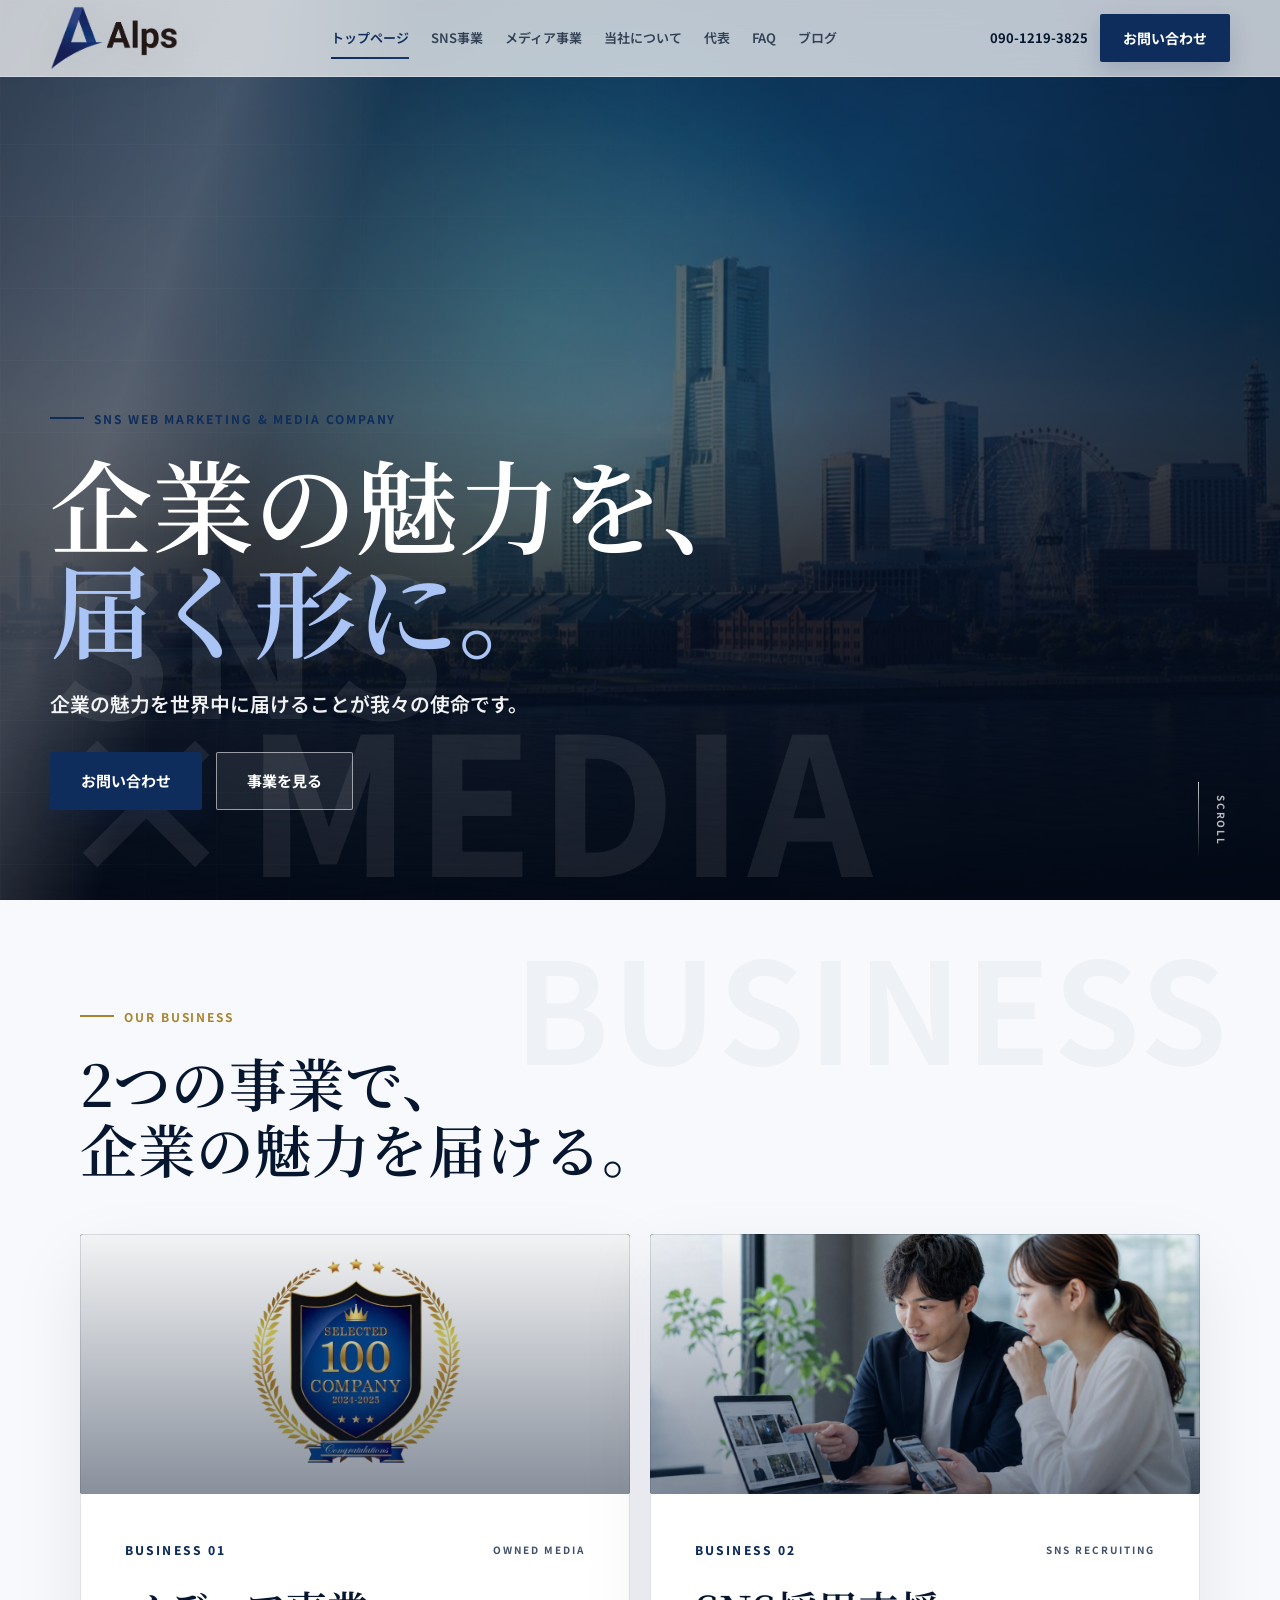
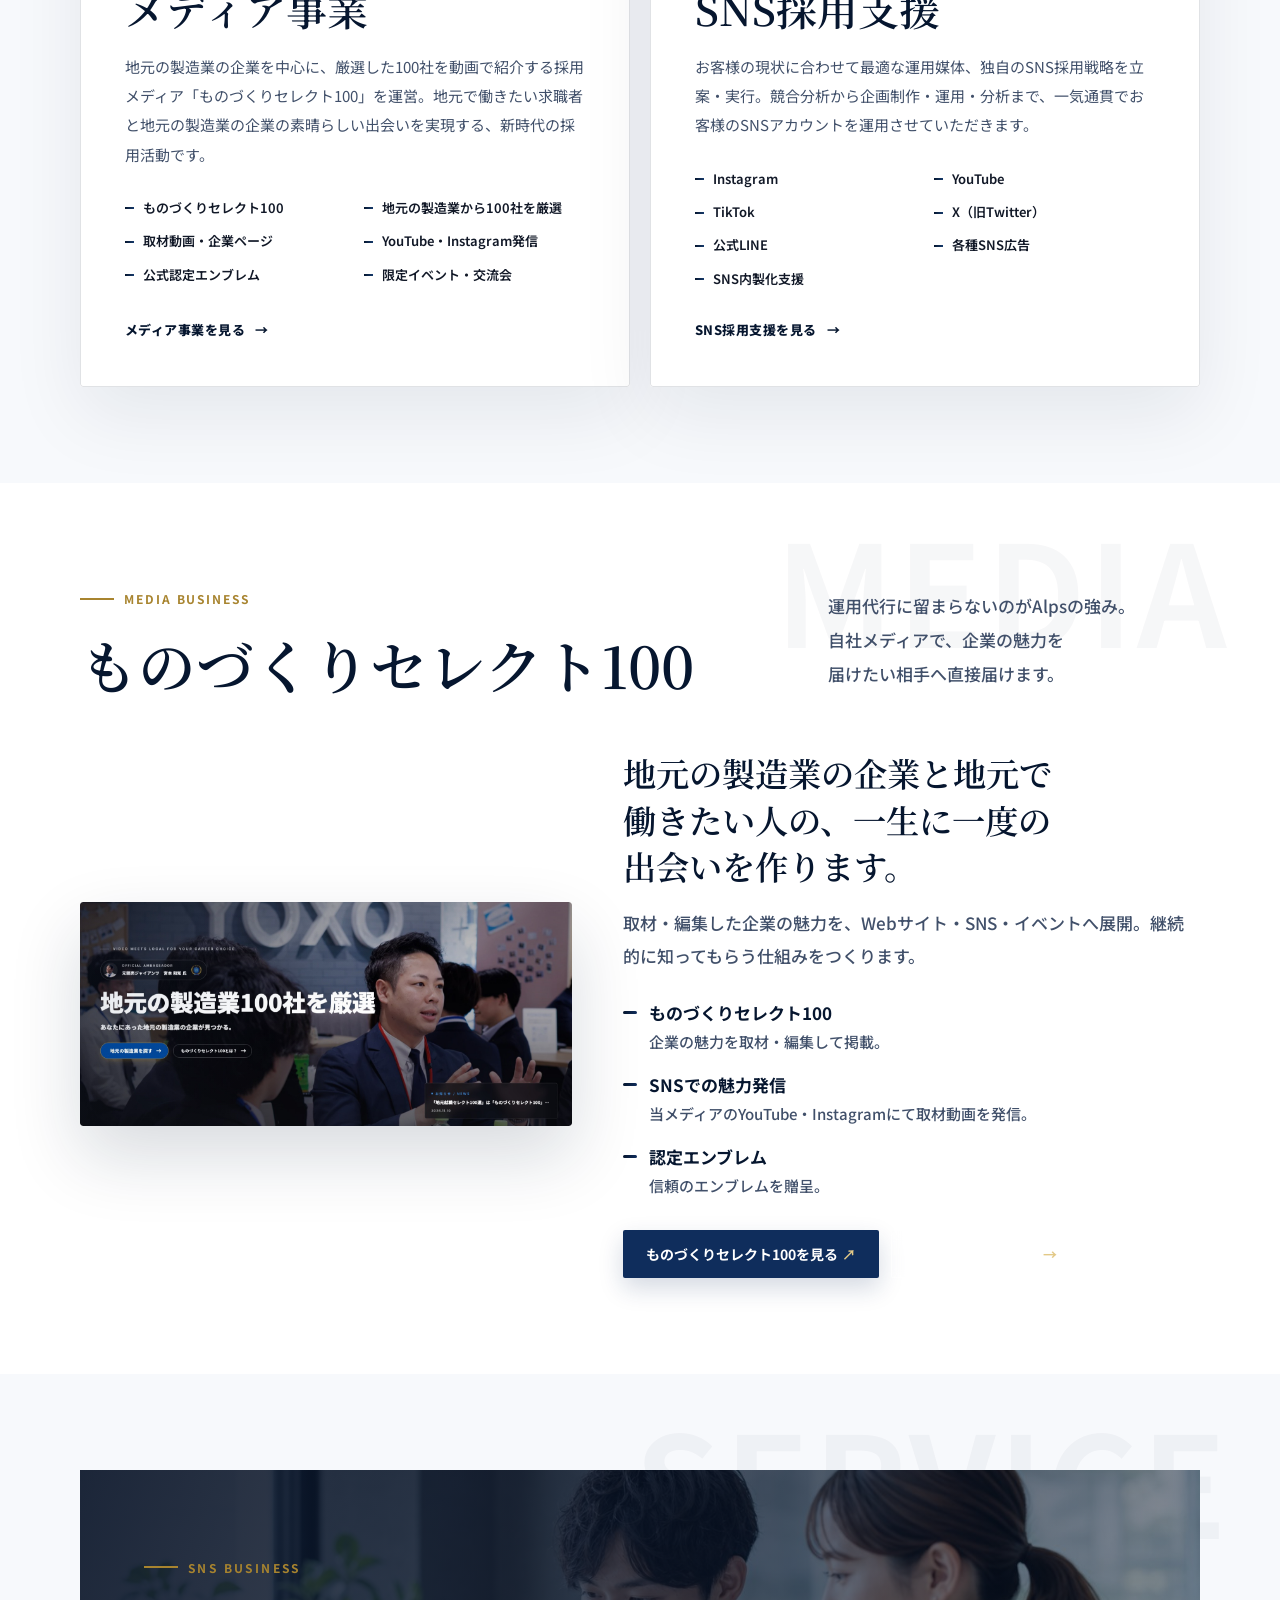
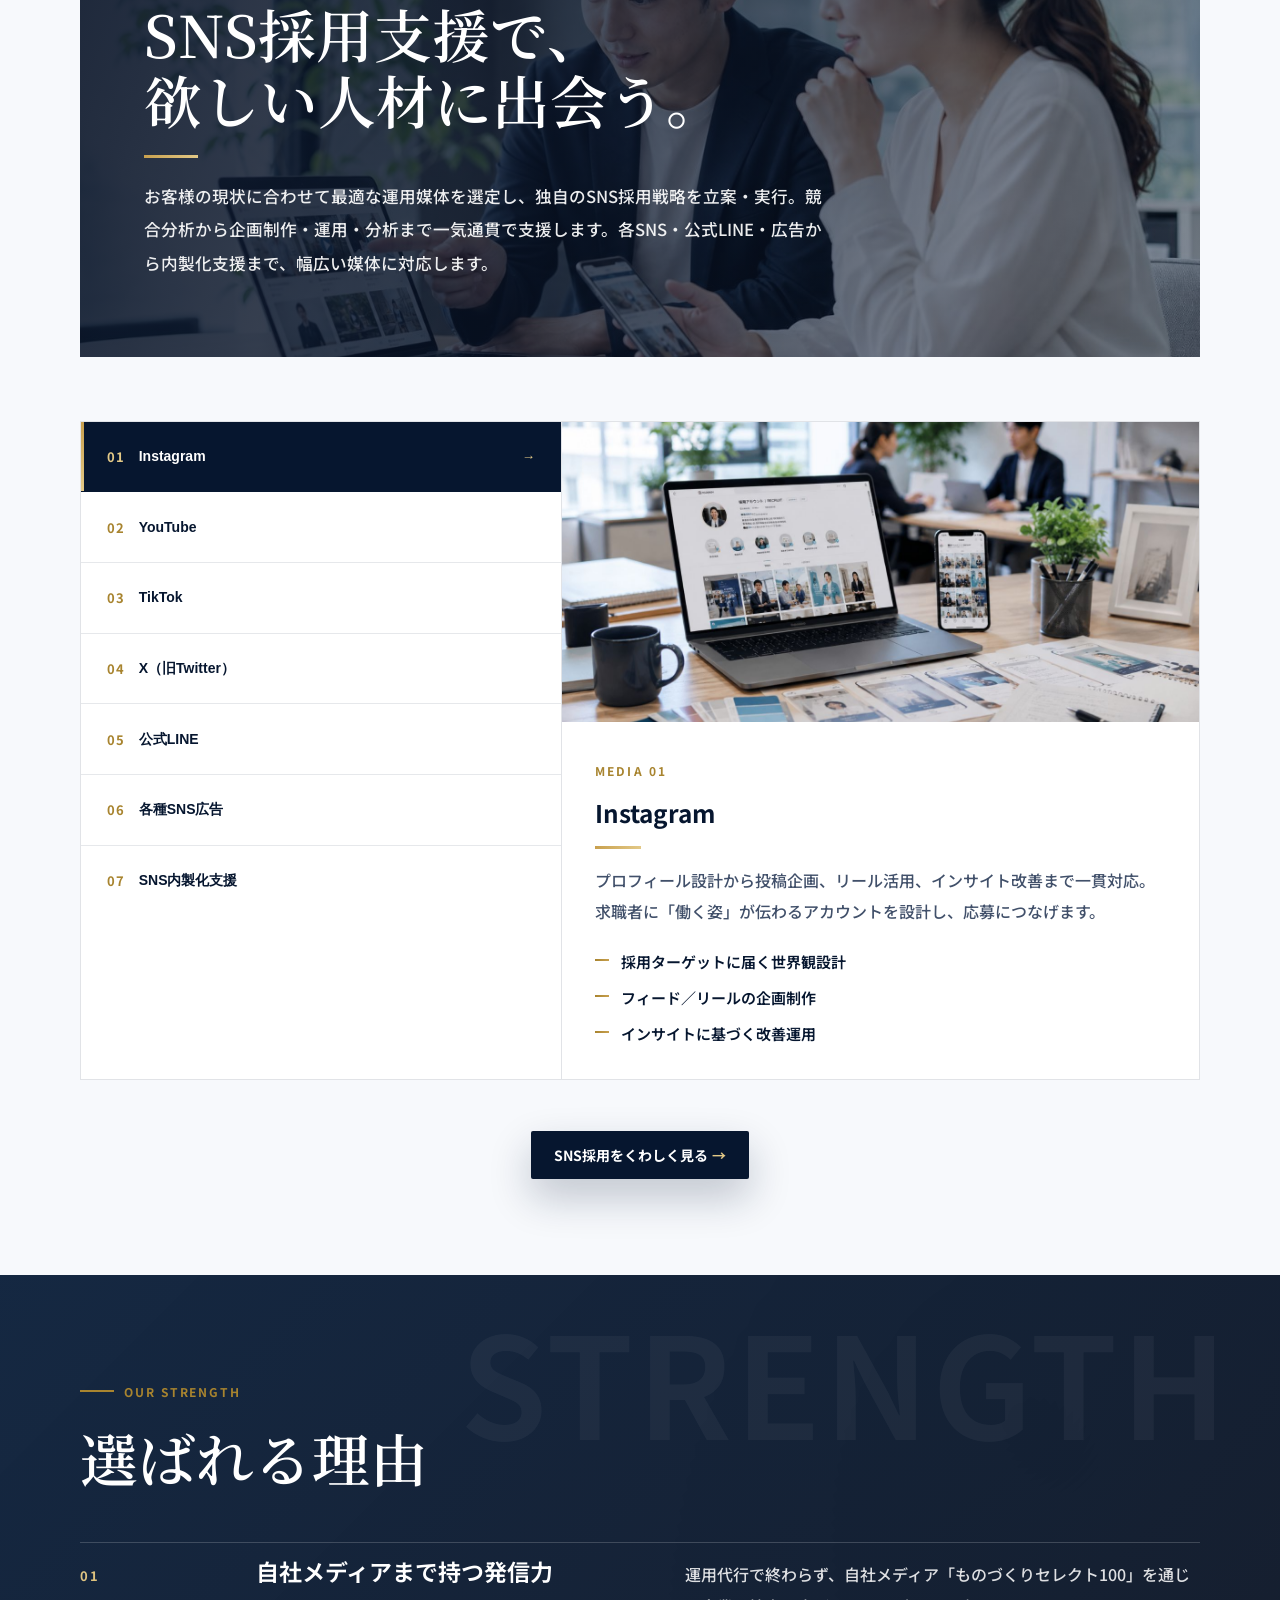
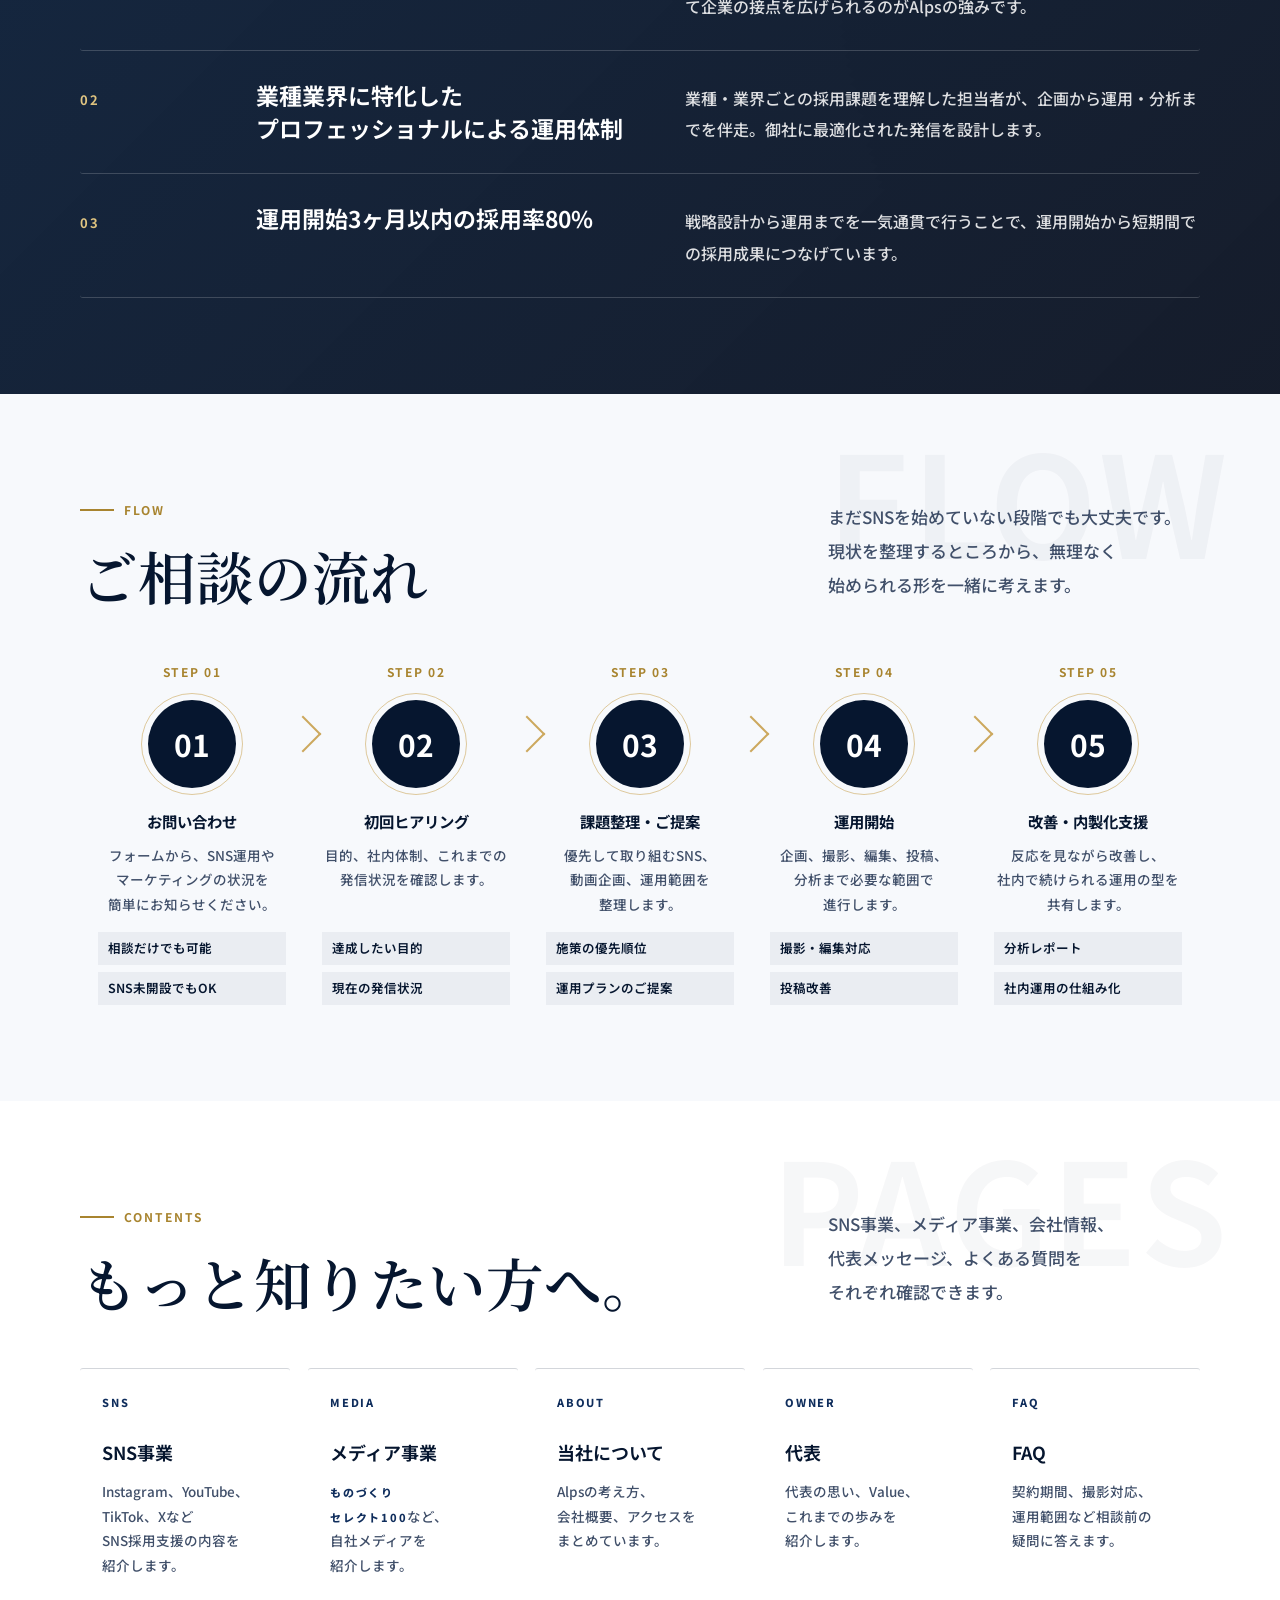
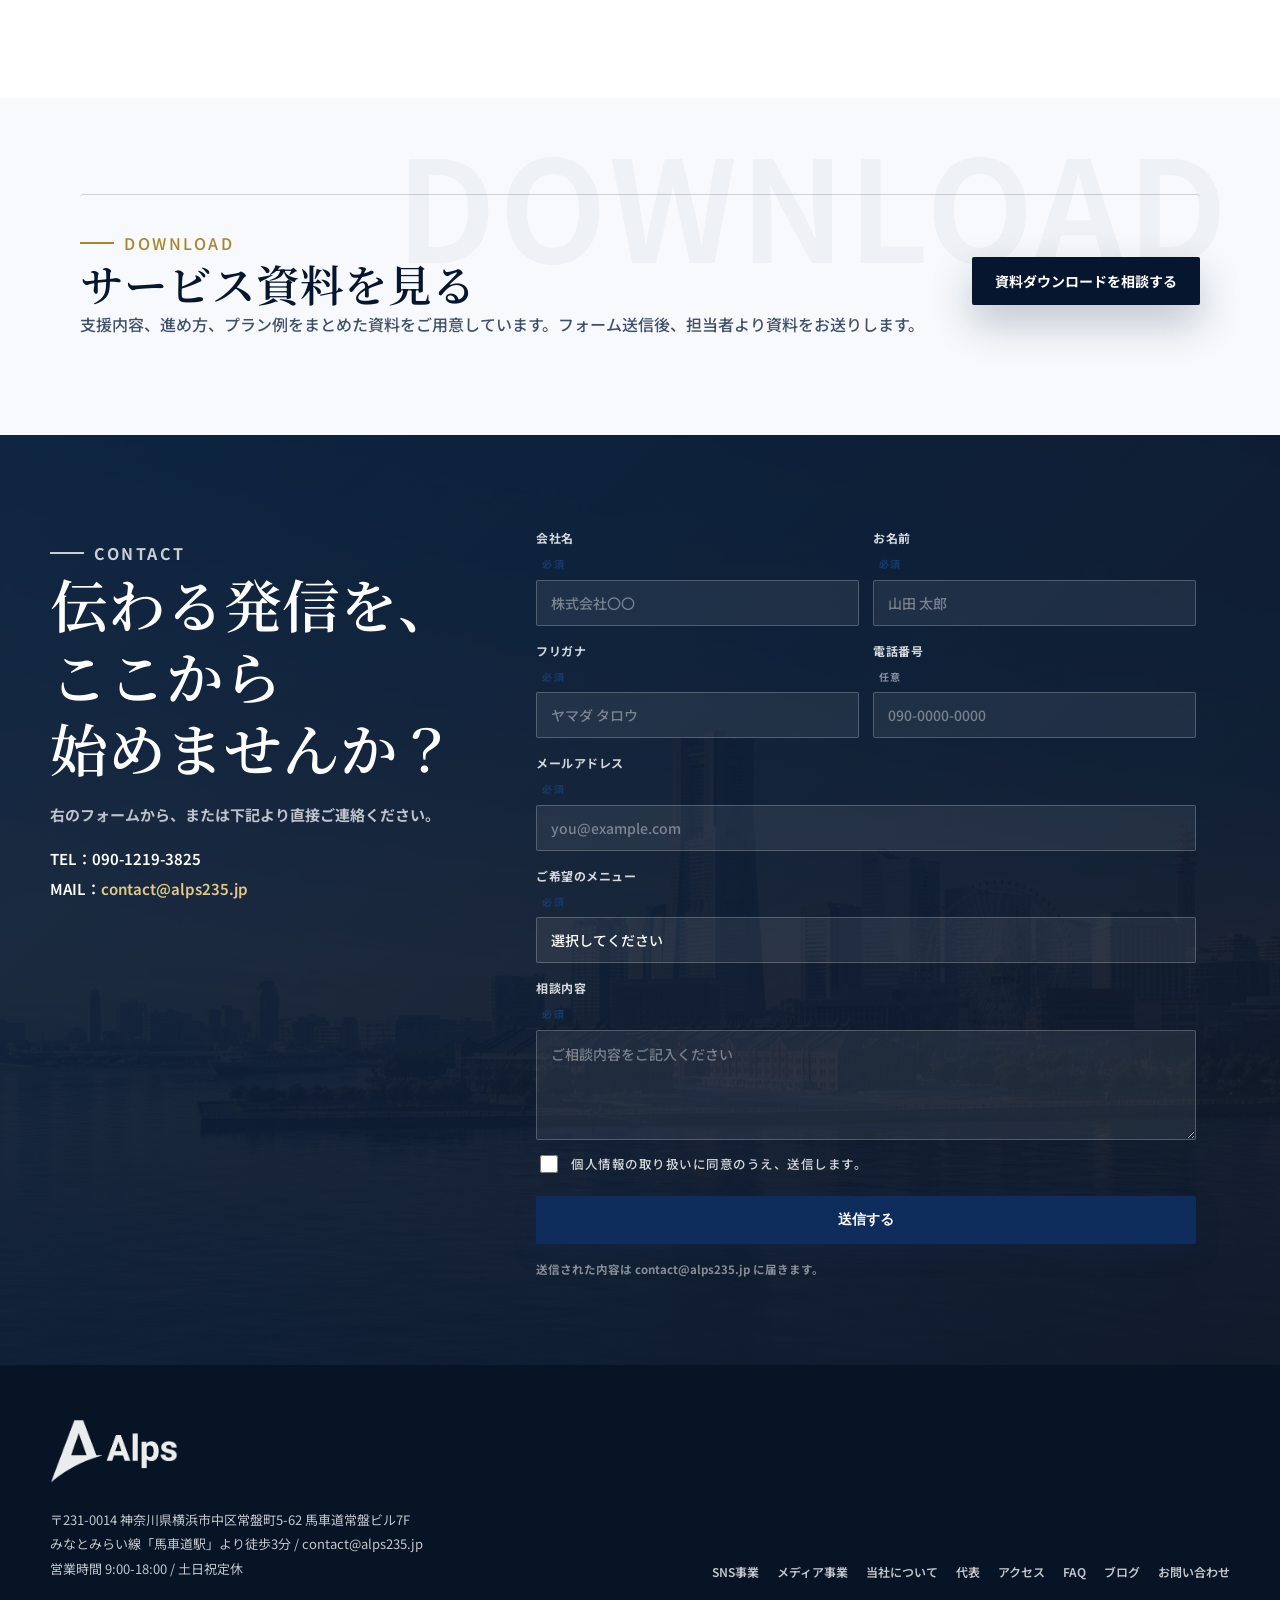
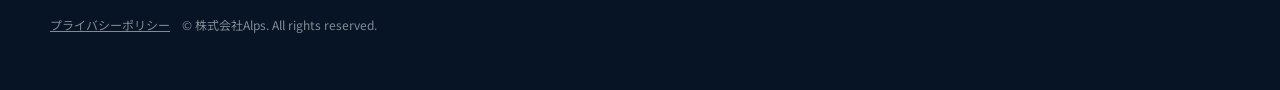
==== after/index.html @ e3c223c8 "HP preview (before/after)" ====
<!doctype html>
<html lang="ja">
<head>
<meta name="robots" content="noindex,nofollow">
  <meta charset="utf-8">
  <meta name="viewport" content="width=device-width, initial-scale=1">
  <title>株式会社Alps｜SNSウェブマーケティング × メディア事業</title>
  <meta name="description" content="株式会社Alpsは、ショート動画・Instagram・TikTok・X運用・SNSタレントキャスティングなどのSNSウェブマーケティング支援と、自社メディア事業で、企業の価値を届ける会社です。横浜拠点。">
  <link rel="preconnect" href="https://fonts.googleapis.com">
  <link rel="preconnect" href="https://fonts.gstatic.com" crossorigin>
  <link href="https://fonts.googleapis.com/css2?family=Noto+Sans+JP:wght@400;500;600;700;900&family=Noto+Serif+JP:wght@500;600;700;900&display=swap" rel="stylesheet">
  <link rel="stylesheet" href="alps.css">
  <script>document.documentElement.classList.add('js');</script>

<link rel="canonical" href="index.html">
<meta property="og:type" content="website">
<meta property="og:site_name" content="株式会社Alps">
<meta property="og:title" content="株式会社Alps｜SNSウェブマーケティング × メディア事業">
<meta property="og:description" content="株式会社Alpsは、ショート動画・Instagram・TikTok・X運用・SNSタレントキャスティングなどのSNSウェブマーケティング支援と、自社メディア事業で、企業の価値を届ける会社です。横浜拠点。">
<meta property="og:url" content="https://alpssns.com/">
<meta property="og:image" content="assets/hero-minatomirai.jpg">
<meta name="twitter:card" content="summary_large_image">
<link rel="icon" href="https://alpssns.com/wp-content/uploads/2025/09/cropped-2b76fde2a64d796f07b5e4de11cb1e52-32x32.jpg" sizes="32x32" />
<link rel="icon" href="https://alpssns.com/wp-content/uploads/2025/09/cropped-2b76fde2a64d796f07b5e4de11cb1e52-192x192.jpg" sizes="192x192" />
<link rel="apple-touch-icon" href="https://alpssns.com/wp-content/uploads/2025/09/cropped-2b76fde2a64d796f07b5e4de11cb1e52-180x180.jpg" />
</head>
<body>

  <header class="site-header">
    <div class="header-inner">
      <a class="brand brand-logo-link" href="index.html" aria-label="株式会社Alps ホーム">
        <img class="brand-logo" src="assets/alps-logo-full.png" alt="株式会社Alps">
      </a>
      <nav class="nav" aria-label="主要メニュー">
        <a href="index.html">トップページ</a>
        <a href="work.html">SNS事業</a>
        <a href="special.html">メディア事業</a>
        <a href="about.html">当社について</a>
        <a href="owner.html">代表</a>
        <a href="faq.html">FAQ</a>
        <a href="https://alpssns.com/blog/">ブログ</a>
      </nav>
      <div class="header-actions">
        <a class="tel" href="tel:09012193825">090-1219-3825</a>
        <a class="btn btn-primary" href="index.html#contact">お問い合わせ</a>
      </div>
      <button class="nav-toggle" type="button" aria-label="メニューを開く" aria-expanded="false" aria-controls="mobileNav">
        <span></span><span></span><span></span>
      </button>
    </div>
    <nav class="mobile-nav" id="mobileNav" aria-label="モバイルメニュー">
      <a href="index.html">トップページ</a>
      <a href="work.html">SNS事業</a>
      <a href="special.html">メディア事業</a>
      <a href="about.html">当社について</a>
      <a href="owner.html">代表</a>
      <a href="faq.html">FAQ</a>
        <a href="https://alpssns.com/blog/">ブログ</a>
      <a class="mobile-nav__cta" href="index.html#contact">お問い合わせ</a>
      <a class="mobile-nav__tel" href="tel:09012193825">090-1219-3825</a>
    </nav>
  </header>

  <main id="top">
    <section class="hero" data-screen-label="hero">
      <div class="hero-visual" aria-hidden="true"></div>
      <div class="hero-impact" aria-hidden="true">SNS<br>×MEDIA</div>
      <div class="hero-inner">
        <div class="hero-copy reveal">
          <p class="eyebrow">SNS Web Marketing &amp; Media Company</p>
          <h1>
            <span class="headline-line"><span>企業の魅力を、</span></span>
            <span class="headline-line accent"><span>届く形に。</span></span>
          </h1>
          <p class="hero-lead">企業の魅力を世界中に届けることが<span class="nw">我々の使命です。</span></p>
          <div class="hero-actions">
            <a class="btn btn-primary" href="#contact">お問い合わせ</a>
            <a class="btn btn-ghost" href="#service">事業を見る</a>
          </div>
        </div>
      </div>
      <span class="hero-scroll" aria-hidden="true">Scroll</span>
    </section>

    <section class="section section-soft" data-kicker="BUSINESS" data-screen-label="2つの事業">
      <div class="container">
        <div class="section-head reveal">
          <div>
            <p class="eyebrow">Our Business</p>
            <h2 class="section-title">2つの事業で、<br>企業の魅力を届ける。</h2>
          </div>
        </div>
        <div class="business-grid reveal">
          <a class="business-card" href="special.html">
            <div class="business-thumb"><img src="assets/select100-emblem.jpg" alt="ものづくりセレクト100 認定エンブレム" style="object-fit:contain;background:#fff;padding:22px;"></div>
            <div class="business-body">
              <div class="business-card-head">
                <span class="business-num">BUSINESS 01</span>
                <span class="business-tag">Owned Media</span>
              </div>
              <h3>メディア事業</h3>
              <p>地元の製造業の企業を中心に、厳選した100社を動画で紹介する採用メディア「<span class="nw">ものづくり</span><wbr><span class="nw">セレクト100</span>」を運営。地元で働きたい求職者と地元の製造業の企業の素晴らしい出会いを実現する、新時代の採用活動です。</p>
              <ul class="business-items">
                <li><span class="nw">ものづくり</span><wbr><span class="nw">セレクト100</span></li>
                <li><span class="nw">地元の製造業から</span><wbr><span class="nw">100社を厳選</span></li>
                <li>取材動画・企業ページ</li>
                <li>YouTube・Instagram発信</li>
                <li><span class="nw">公式認定</span><wbr><span class="nw">エンブレム</span></li>
                <li>限定イベント・交流会</li>
              </ul>
              <span class="business-arrow">メディア事業を見る <em aria-hidden="true">→</em></span>
            </div>
          </a>
          <a class="business-card" href="work.html">
            <div class="business-thumb"><img src="assets/photo-sns-meeting.jpg" alt="SNS採用支援のイメージ"></div>
            <div class="business-body">
              <div class="business-card-head">
                <span class="business-num">BUSINESS 02</span>
                <span class="business-tag">SNS Recruiting</span>
              </div>
              <h3>SNS採用支援</h3>
              <p>お客様の現状に合わせて最適な運用媒体、独自のSNS採用戦略を立案・実行。競合分析から企画制作・運用・分析まで、一気通貫でお客様のSNSアカウントを運用させていただきます。</p>
              <ul class="business-items">
                <li>Instagram</li>
                <li>YouTube</li>
                <li>TikTok</li>
                <li>X（旧Twitter）</li>
                <li>公式LINE</li>
                <li>各種SNS広告</li>
                <li>SNS内製化支援</li>
              </ul>
              <span class="business-arrow">SNS採用支援を見る <em aria-hidden="true">→</em></span>
            </div>
          </a>
        </div>
      </div>
    </section>

    <section id="media" class="section" data-kicker="MEDIA" data-screen-label="メディア事業">
      <div class="container">
        <div class="section-head reveal">
          <div>
            <p class="eyebrow">Media Business</p>
            <h2 class="section-title"><span class="nw">ものづくり</span><wbr><span class="nw">セレクト100</span></h2>
          </div>
          <p class="section-copy">運用代行に留まらないのがAlpsの強み。自社メディアで、企業の魅力を届けたい相手へ直接届けます。</p>
        </div>
        <div class="media-feature reveal">
          <div class="media-feature-visual">
            <a href="https://jimoto-syuusyoku.com/" target="_blank" rel="noopener" aria-label="ものづくりセレクト100のサイトを開く" style="display:block;">
              <img src="assets/jimoto-top3.jpg" alt="ものづくりセレクト100 サイト" style="width:100%;height:auto;aspect-ratio:auto;object-fit:contain;background:#fff;display:block;">
            </a>
          </div>
          <div class="media-feature-body">
            <h3 class="media-feature-title">地元の製造業の企業と地元で働きたい人の、一生に一度の出会いを作ります。</h3>
            <p class="media-feature-lead">取材・編集した企業の魅力を、Webサイト・SNS・イベントへ展開。継続的に知ってもらう仕組みをつくります。</p>
            <ul class="media-list">
              <li><strong>ものづくりセレクト100</strong><span>企業の魅力を取材・編集して掲載。</span></li>
              <li><strong>SNSでの魅力発信</strong><span>当メディアのYouTube・Instagramにて取材動画を発信。</span></li>
              <li><strong>認定エンブレム</strong><span>信頼のエンブレムを贈呈。</span></li>
            </ul>
            <div style="display:flex;flex-wrap:wrap;gap:12px;">
              <a class="btn btn-primary" href="https://jimoto-syuusyoku.com/" target="_blank" rel="noopener">ものづくりセレクト100を見る <em aria-hidden="true">↗</em></a>
              <a class="btn btn-ghost" href="special.html">メディア事業を見る <em aria-hidden="true">→</em></a>
            </div>
          </div>
        </div>
      </div>
    </section>

    <section id="service" class="section section-soft" data-kicker="SERVICE" data-screen-label="事業紹介">
      <div class="container">
        <div class="band-head reveal">
          <img class="band-head__media" src="assets/photo-sns-meeting.jpg" alt="">
          <p class="eyebrow">SNS Business</p>
          <h2 class="section-title">SNS採用支援で、<br>欲しい人材に出会う。</h2>
          <p class="band-lead">お客様の現状に合わせて最適な運用媒体を選定し、独自のSNS採用戦略を立案・実行。競合分析から企画制作・運用・分析まで一気通貫で支援します。各SNS・公式LINE・広告から内製化支援まで、幅広い媒体に対応します。</p>
        </div>
        <div class="svc-tabs reveal" id="svcTabs">
          <div class="svc-tabs__menu" role="tablist" aria-label="対応可能媒体">
            <button class="svc-tab is-active" role="tab" aria-selected="true" data-svc="0">
              <span class="svc-tab__no">01</span>
              <span class="svc-tab__name">Instagram</span>
              <span class="svc-tab__arrow" aria-hidden="true">→</span>
            </button>
            <button class="svc-tab" role="tab" aria-selected="false" data-svc="1">
              <span class="svc-tab__no">02</span>
              <span class="svc-tab__name">YouTube</span>
              <span class="svc-tab__arrow" aria-hidden="true">→</span>
            </button>
            <button class="svc-tab" role="tab" aria-selected="false" data-svc="2">
              <span class="svc-tab__no">03</span>
              <span class="svc-tab__name">TikTok</span>
              <span class="svc-tab__arrow" aria-hidden="true">→</span>
            </button>
            <button class="svc-tab" role="tab" aria-selected="false" data-svc="3">
              <span class="svc-tab__no">04</span>
              <span class="svc-tab__name">X（旧Twitter）</span>
              <span class="svc-tab__arrow" aria-hidden="true">→</span>
            </button>
            <button class="svc-tab" role="tab" aria-selected="false" data-svc="4">
              <span class="svc-tab__no">05</span>
              <span class="svc-tab__name">公式LINE</span>
              <span class="svc-tab__arrow" aria-hidden="true">→</span>
            </button>
            <button class="svc-tab" role="tab" aria-selected="false" data-svc="5">
              <span class="svc-tab__no">06</span>
              <span class="svc-tab__name">各種SNS広告</span>
              <span class="svc-tab__arrow" aria-hidden="true">→</span>
            </button>
            <button class="svc-tab" role="tab" aria-selected="false" data-svc="6">
              <span class="svc-tab__no">07</span>
              <span class="svc-tab__name">SNS内製化支援</span>
              <span class="svc-tab__arrow" aria-hidden="true">→</span>
            </button>
          </div>

          <div class="svc-tabs__panels">
            <div class="svc-panel is-active" role="tabpanel" data-svc="0">
              <img class="svc-panel__media" src="assets/sns-instagram.jpg" alt="Instagram採用運用のダッシュボード">
              <div class="svc-panel__body">
                <span class="svc-panel__no">MEDIA 01</span>
                <h3 class="svc-panel__title">Instagram</h3>
                <p class="svc-panel__lead">プロフィール設計から投稿企画、リール活用、インサイト改善まで一貫対応。求職者に「働く姿」が伝わるアカウントを設計し、応募につなげます。</p>
                <ul class="svc-panel__points">
                  <li>採用ターゲットに届く世界観設計</li>
                  <li>フィード／リールの企画制作</li>
                  <li>インサイトに基づく改善運用</li>
                </ul>
              </div>
            </div>
            <div class="svc-panel" role="tabpanel" data-svc="1">
              <img class="svc-panel__media" src="assets/photo-video-production.jpg" alt="YouTube採用動画の制作">
              <div class="svc-panel__body">
                <span class="svc-panel__no">MEDIA 02</span>
                <h3 class="svc-panel__title">YouTube</h3>
                <p class="svc-panel__lead">社員インタビューや一日密着など、文字では伝わらない社風・人柄を動画で可視化。企画・撮影・編集・配信まで一貫して制作します。</p>
                <ul class="svc-panel__points">
                  <li>採用ストーリーの企画設計</li>
                  <li>撮影・編集まで一貫対応</li>
                  <li>長尺・ショート両対応</li>
                </ul>
              </div>
            </div>
            <div class="svc-panel" role="tabpanel" data-svc="2">
              <img class="svc-panel__media" src="assets/sns-tiktok.jpg" alt="TikTok向け短尺動画制作">
              <div class="svc-panel__body">
                <span class="svc-panel__no">MEDIA 03</span>
                <h3 class="svc-panel__title">TikTok</h3>
                <p class="svc-panel__lead">短尺動画に特化した企画・運用で、これまで採用接点のなかった若年層へリーチ。トレンドと自社らしさを両立させた発信を設計します。</p>
                <ul class="svc-panel__points">
                  <li>トレンドを踏まえた企画設計</li>
                  <li>継続投稿のための制作体制</li>
                  <li>新しい層へのリーチ拡大</li>
                </ul>
              </div>
            </div>
            <div class="svc-panel" role="tabpanel" data-svc="3">
              <img class="svc-panel__media" src="assets/sns-x.jpg" alt="X運用の設計">
              <div class="svc-panel__body">
                <span class="svc-panel__no">MEDIA 04</span>
                <h3 class="svc-panel__title">X（旧Twitter）</h3>
                <p class="svc-panel__lead">投稿設計と日々の運用を代行し、情報の接点と拡散の機会を増やします。発信のトーンや頻度まで、企業の採用ブランドに合わせて整えます。</p>
                <ul class="svc-panel__points">
                  <li>投稿方針とトーンの設計</li>
                  <li>日々の運用代行</li>
                  <li>拡散・接点づくり</li>
                </ul>
              </div>
            </div>
            <div class="svc-panel" role="tabpanel" data-svc="4">
              <img class="svc-panel__media" src="assets/sns-line.jpg" alt="公式LINEの構築">
              <div class="svc-panel__body">
                <span class="svc-panel__no">MEDIA 05</span>
                <h3 class="svc-panel__title">公式LINE</h3>
                <p class="svc-panel__lead">応募者・候補者と直接つながる公式LINEを構築。自動応答や配信設計で、説明会案内から選考連絡までの歩留まりを高めます。</p>
                <ul class="svc-panel__points">
                  <li>友だち獲得の導線設計</li>
                  <li>ステップ配信・自動応答</li>
                  <li>候補者フォローの仕組み化</li>
                </ul>
              </div>
            </div>
            <div class="svc-panel" role="tabpanel" data-svc="5">
              <img class="svc-panel__media" src="assets/sns-ads.jpg" alt="各種SNS広告の運用">
              <div class="svc-panel__body">
                <span class="svc-panel__no">MEDIA 06</span>
                <h3 class="svc-panel__title">各種SNS広告</h3>
                <p class="svc-panel__lead">Instagram・TikTok・YouTube・LINEなど各媒体の広告を運用。狙ったターゲットへ効率的にリーチし、応募獲得単価の最適化を図ります。</p>
                <ul class="svc-panel__points">
                  <li>媒体・ターゲット選定</li>
                  <li>クリエイティブ制作・改善</li>
                  <li>応募単価の最適化</li>
                </ul>
              </div>
            </div>
            <div class="svc-panel" role="tabpanel" data-svc="6">
              <img class="svc-panel__media" src="assets/sns-inhouse.jpg" alt="SNS内製化支援">
              <div class="svc-panel__body">
                <span class="svc-panel__no">MEDIA 07</span>
                <h3 class="svc-panel__title">SNS内製化支援</h3>
                <p class="svc-panel__lead">社内で採用SNSを続けられる型づくりまで支援。企画・撮影・投稿・改善のノウハウを社内に残し、自走できる体制を整えます。</p>
                <ul class="svc-panel__points">
                  <li>採用に向けた発信設計</li>
                  <li>社内運用の型づくり</li>
                  <li>ノウハウの社内移管</li>
                </ul>
              </div>
            </div>
          </div>
        </div>
        <div class="service-cta reveal">
          <a class="btn btn-dark" href="work.html">SNS採用をくわしく見る <em aria-hidden="true">→</em></a>
        </div>
      </div>
    </section>

    <section id="reason" class="section section-dark" data-kicker="STRENGTH" data-screen-label="選ばれる理由">
      <div class="container">
        <div class="section-head reveal">
          <div>
            <p class="eyebrow">Our Strength</p>
            <h2 class="section-title">選ばれる理由</h2>
          </div>
        </div>
        <div class="reason-list">
          <article class="reason-item reveal">
            <span class="num">01</span>
            <h3>自社メディアまで持つ発信力</h3>
            <p>運用代行で終わらず、自社メディア「<span class="nw">ものづくり</span><wbr><span class="nw">セレクト100</span>」を通じて企業の接点を広げられるのがAlpsの強みです。</p>
          </article>
          <article class="reason-item reveal">
            <span class="num">02</span>
            <h3>業種業界に特化したプロフェッショナルによる運用体制</h3>
            <p>業種・業界ごとの採用課題を理解した担当者が、企画から運用・分析までを伴走。御社に最適化された発信を設計します。</p>
          </article>
          <article class="reason-item reveal">
            <span class="num">03</span>
            <h3>運用開始3ヶ月以内の採用率80%</h3>
            <p>戦略設計から運用までを一気通貫で行うことで、運用開始から短期間での採用成果につなげています。</p>
          </article>
        </div>
      </div>
    </section>

    <section id="flow" class="section section-soft" data-kicker="FLOW" data-screen-label="ご相談の流れ">
      <div class="container">
        <div class="section-head reveal">
          <div>
            <p class="eyebrow">Flow</p>
            <h2 class="section-title">ご相談の流れ</h2>
          </div>
          <p class="section-copy">まだSNSを始めていない段階でも大丈夫です。現状を整理するところから、無理なく始められる形を一緒に考えます。</p>
        </div>
        <div class="flow">
          <article class="flow-item reveal">
            <span class="flow-step">STEP 01</span>
            <span class="flow-badge">01</span>
            <h3>お問い合わせ</h3>
            <p>フォームから、SNS運用やマーケティングの状況を簡単にお知らせください。</p>
            <ul>
              <li>相談だけでも可能</li>
              <li>SNS未開設でもOK</li>
            </ul>
          </article>
          <article class="flow-item reveal">
            <span class="flow-step">STEP 02</span>
            <span class="flow-badge">02</span>
            <h3>初回ヒアリング</h3>
            <p>目的、社内体制、これまでの発信状況を確認します。</p>
            <ul>
              <li>達成したい目的</li>
              <li>現在の発信状況</li>
            </ul>
          </article>
          <article class="flow-item reveal">
            <span class="flow-step">STEP 03</span>
            <span class="flow-badge">03</span>
            <h3>課題整理・ご提案</h3>
            <p>優先して取り組むSNS、動画企画、運用範囲を整理します。</p>
            <ul>
              <li>施策の優先順位</li>
              <li>運用プランのご提案</li>
            </ul>
          </article>
          <article class="flow-item reveal">
            <span class="flow-step">STEP 04</span>
            <span class="flow-badge">04</span>
            <h3>運用開始</h3>
            <p>企画、撮影、編集、投稿、分析まで必要な範囲で進行します。</p>
            <ul>
              <li>撮影・編集対応</li>
              <li>投稿改善</li>
            </ul>
          </article>
          <article class="flow-item reveal">
            <span class="flow-step">STEP 05</span>
            <span class="flow-badge">05</span>
            <h3>改善・内製化支援</h3>
            <p>反応を見ながら改善し、社内で続けられる運用の型を共有します。</p>
            <ul>
              <li>分析レポート</li>
              <li>社内運用の仕組み化</li>
            </ul>
          </article>
        </div>
      </div>
    </section>

    <section class="section" data-kicker="PAGES" data-screen-label="コンテンツ一覧">
      <div class="container">
        <div class="section-head reveal">
          <div>
            <p class="eyebrow">Contents</p>
            <h2 class="section-title">もっと知りたい方へ。</h2>
          </div>
          <p class="section-copy">SNS事業、メディア事業、会社情報、代表メッセージ、よくある質問をそれぞれ確認できます。</p>
        </div>
        <div class="page-gateway">
          <a class="page-card reveal" href="work.html"><span>SNS</span><div><strong>SNS事業</strong><p>Instagram、YouTube、TikTok、XなどSNS採用支援の内容を紹介します。</p></div></a>
          <a class="page-card reveal" href="special.html"><span>Media</span><div><strong>メディア事業</strong><p><span class="nw">ものづくり</span><wbr><span class="nw">セレクト100</span>など、自社メディアを紹介します。</p></div></a>
          <a class="page-card reveal" href="about.html"><span>About</span><div><strong>当社について</strong><p>Alpsの考え方、会社概要、アクセスをまとめています。</p></div></a>
          <a class="page-card reveal" href="owner.html"><span>Owner</span><div><strong>代表</strong><p>代表の思い、Value、これまでの歩みを紹介します。</p></div></a>
          <a class="page-card reveal" href="faq.html"><span>FAQ</span><div><strong>FAQ</strong><p>契約期間、撮影対応、運用範囲など相談前の疑問に答えます。</p></div></a>
        </div>
      </div>
    </section>

    <section id="download" class="section section-soft" data-kicker="DOWNLOAD" data-screen-label="資料ダウンロード">
      <div class="container">
        <div class="card reveal" style="display:grid; grid-template-columns:1fr auto; gap:24px; align-items:center;">
          <div>
            <p class="eyebrow">Download</p>
            <h2 class="section-title" style="font-size:clamp(28px, 3.4vw, 44px);">サービス資料を見る</h2>
            <p>支援内容、進め方、プラン例をまとめた資料をご用意しています。フォーム送信後、担当者より資料をお送りします。</p>
          </div>
          <a class="btn btn-dark" href="#contact">資料ダウンロードを相談する</a>
        </div>
      </div>
    </section>

    <section id="contact" class="cta" data-screen-label="お問い合わせ">
      <div class="cta-inner">
        <div class="contact-panel">
          <div class="reveal">
            <p class="eyebrow">Contact</p>
            <h2>伝わる発信を、ここから始めませんか？</h2>
            <p style="color:rgba(255,255,255,.72);font-size:15px;line-height:1.9;margin:18px 0 0;">右のフォームから、または下記より直接ご連絡ください。</p>
            <p style="color:#fff;font-size:15px;font-weight:600;line-height:2;margin:14px 0 0;">TEL：<a href="tel:09012193825" style="color:#fff;">090-1219-3825</a><br>MAIL：<a href="mailto:contact@alps235.jp" style="color:var(--gold-soft);">contact@alps235.jp</a></p>
          </div>
          <form class="contact-form reveal" action="#" onsubmit="return false" method="POST">
            <input type="hidden" name="action" value="alps_contact">
            <input type="text" name="_honey" style="display:none">
            <div class="cf-row">
              <label>会社名<span class="req">必須</span><input type="text" name="company" required placeholder="株式会社〇〇"></label>
              <label>お名前<span class="req">必須</span><input type="text" name="fullname" required placeholder="山田 太郎"></label>
            </div>
            <div class="cf-row">
              <label>フリガナ<span class="req">必須</span><input type="text" name="kana" required placeholder="ヤマダ タロウ"></label>
              <label>電話番号<span class="opt">任意</span><input type="tel" name="tel" placeholder="090-0000-0000"></label>
            </div>
            <label>メールアドレス<span class="req">必須</span><input type="email" name="email" required placeholder="you@example.com"></label>
            <label>ご希望のメニュー<span class="req">必須</span>
              <select name="menu" required>
                <option value="" disabled selected>選択してください</option>
                <option>SNS採用支援</option>
                <option>ものづくりセレクト100（メディア掲載）</option>
                <option>その他・ご相談</option>
              </select>
            </label>
            <label>相談内容<span class="req">必須</span><textarea name="message" required placeholder="ご相談内容をご記入ください"></textarea></label>
            <label class="cf-check"><input type="checkbox" name="agree" required> <span>個人情報の取り扱いに同意のうえ、送信します。</span></label>
            <button class="btn btn-primary" type="submit">送信する</button>
            <p class="cf-note">送信された内容は contact@alps235.jp に届きます。</p>
          </form>
        </div>
      </div>
    </section>
  </main>

  <footer class="footer">
    <div class="footer-inner">
      <div>
        <a class="brand brand-logo-link" href="index.html" aria-label="株式会社Alps ホーム">
          <img class="brand-logo" src="assets/alps-logo-full.png" alt="株式会社Alps" style="filter:brightness(0) invert(1);opacity:.92;">
        </a>
        <p>〒231-0014 神奈川県横浜市中区常盤町5-62 <span class="nw">馬車道常盤ビル7F</span><br>みなとみらい線「馬車道駅」より徒歩3分 / contact@alps235.jp<br>営業時間 9:00-18:00 / 土日祝定休</p>
      </div>
      <nav class="footer-links" aria-label="フッターメニュー">
        <a href="work.html">SNS事業</a>
        <a href="special.html">メディア事業</a>
        <a href="about.html">当社について</a>
        <a href="owner.html">代表</a>
        <a href="https://alpssns.com/access/">アクセス</a>
        <a href="faq.html">FAQ</a>
        <a href="https://alpssns.com/blog/">ブログ</a>
        <a href="index.html#contact">お問い合わせ</a>
      </nav>
    </div>
    <p style="width:min(var(--max),calc(100% - 40px));margin:32px auto 0;font-size:12px;color:rgba(255,255,255,.5);"><a href="https://alpssns.com/privacy/" style="color:inherit;text-decoration:underline;">プライバシーポリシー</a>　© 株式会社Alps. All rights reserved.</p>
  </footer>

  <script src="app.js"></script>

  <template id="__bundler_thumbnail" data-bg-color="#0b1f3a">
    <svg viewBox="0 0 1200 800" xmlns="http://www.w3.org/2000/svg">
      <rect width="1200" height="800" fill="#0b1f3a"/>
      <path d="M380 560 L600 240 L820 560 Z" fill="none" stroke="#c8a04e" stroke-width="26" stroke-linejoin="round"/>
      <path d="M540 560 L600 470 L660 560 Z" fill="#c8a04e"/>
      <text x="600" y="660" text-anchor="middle" fill="#ffffff" font-family="'Noto Serif JP',serif" font-size="74" font-weight="600" letter-spacing="14">ALPS</text>
    </svg>
  </template>
</body>
</html>
---- after/alps.css ----
/* =========================================================
   Alps — 共通スタイル（ユーザー作成トップページより抽出）
   読み込み順を維持: ベース → de-AI上書き → refine上書き
   ========================================================= */

/* ===================== BASE ===================== */
:root {
  --ink: #111827;
  --navy: #06162f;
  --muted: #41506a;
  --line: #d9e0ea;
  --soft: #f4f7fb;
  --blue: #0f2d5c;
  --green: #0e7f78;
  --white: #ffffff;
  --shadow: 0 24px 70px rgba(11, 31, 58, .12);
  --radius: 8px;
  --max: 1180px;
}

* { box-sizing: border-box; }

html {
  scroll-behavior: smooth;
  overflow-x: hidden;
}

body {
  margin: 0;
  color: var(--ink);
  background: var(--white);
  font-family: "Inter", "Noto Sans JP", -apple-system, BlinkMacSystemFont, "Helvetica Neue", "Hiragino Sans", "Yu Gothic", YuGothic, Meiryo, sans-serif;
  line-height: 1.75;
  letter-spacing: 0;
  overflow-x: hidden;
  font-weight: 400;
}

@media (pointer: fine) {
  body.cursor-ready,
  body.cursor-ready a,
  body.cursor-ready button,
  body.cursor-ready summary,
  body.cursor-ready details {
    cursor: none;
  }
}

.cursor-dot,
.cursor-ring {
  position: fixed;
  left: 0;
  top: 0;
  z-index: 999;
  pointer-events: none;
  opacity: 0;
  transform: translate3d(-50%, -50%, 0);
  transition: opacity .2s ease, width .22s ease, height .22s ease, border-color .22s ease, background .22s ease;
}

.cursor-dot {
  width: 7px;
  height: 7px;
  border-radius: 999px;
  background: linear-gradient(135deg, var(--blue), var(--green));
  box-shadow: 0 0 18px rgba(15,45,92,.55);
}

.cursor-ring {
  width: 38px;
  height: 38px;
  border: 1px solid rgba(15,45,92,.42);
  border-radius: 999px;
  background: rgba(255,255,255,.08);
  backdrop-filter: blur(2px);
  mix-blend-mode: multiply;
}

body.cursor-ready .cursor-dot,
body.cursor-ready .cursor-ring { opacity: 1; }

body.cursor-hover .cursor-ring {
  width: 64px;
  height: 64px;
  border-color: rgba(19,163,127,.62);
  background: rgba(15,45,92,.08);
}

img { display: block; width: 100%; height: auto; }
a { color: inherit; text-decoration: none; }

section[id] { scroll-margin-top: 96px; }

.site-header {
  position: fixed;
  inset: 0 0 auto;
  z-index: 50;
  background: rgba(255, 255, 255, .72);
  border-bottom: 1px solid rgba(217, 224, 234, .7);
  backdrop-filter: blur(18px);
}

.header-inner {
  width: min(var(--max), calc(100% - 40px));
  height: 76px;
  margin: 0 auto;
  display: flex;
  align-items: center;
  justify-content: space-between;
  gap: 28px;
}

.brand {
  display: inline-flex;
  align-items: center;
  gap: 12px;
  font-weight: 700;
  color: var(--navy);
  line-height: 1;
}

.brand-logo-link { flex: 0 0 auto; }

.brand-logo {
  width: clamp(110px, 10vw, 132px);
  height: auto;
  display: block;
  object-fit: contain;
  filter: drop-shadow(0 10px 18px rgba(6,22,47,.08));
  transition: transform .32s ease, filter .32s ease;
}

.brand-logo-link:hover .brand-logo {
  transform: translateY(-2px);
  filter: drop-shadow(0 14px 22px rgba(6,22,47,.14));
}

.nav {
  display: flex;
  align-items: center;
  gap: 22px;
  color: #334155;
  font-size: 13px;
  font-weight: 600;
}

.nav a {
  position: relative;
  padding: 28px 0;
  transition: color .2s ease;
}

.nav a::after {
  content: "";
  position: absolute;
  left: 0;
  right: 0;
  bottom: 18px;
  height: 2px;
  background: linear-gradient(90deg, var(--blue), var(--green));
  transform: scaleX(0);
  transform-origin: left;
  transition: transform .24s ease;
}

.nav a:hover,
.nav a.is-active { color: var(--blue); }

.nav a:hover::after,
.nav a.is-active::after { transform: scaleX(1); }

.header-actions { display: flex; align-items: center; gap: 12px; }

.tel { color: var(--navy); font-size: 13px; font-weight: 700; white-space: nowrap; }

.btn {
  display: inline-flex;
  align-items: center;
  justify-content: center;
  min-height: 48px;
  padding: 0 22px;
  border: 1px solid transparent;
  border-radius: var(--radius);
  font-size: 14px;
  font-weight: 700;
  line-height: 1.2;
  position: relative;
  isolation: isolate;
  overflow: hidden;
  transition: transform .24s ease, box-shadow .24s ease, background .24s ease, color .24s ease, border-color .24s ease;
}

.btn::before {
  content: "";
  position: absolute;
  inset: -40% auto -40% -80%;
  z-index: -1;
  width: 70%;
  background: linear-gradient(90deg, transparent, rgba(255,255,255,.36), transparent);
  transform: skewX(-18deg);
  transition: left .55s ease;
}

.btn:hover { transform: translateY(-3px); }
.btn:hover::before { left: 120%; }

.btn-primary {
  color: var(--white);
  background: linear-gradient(135deg, var(--blue), var(--green));
  box-shadow: 0 14px 30px rgba(15, 45, 92, .24);
}

.btn-secondary {
  color: var(--navy);
  background: var(--white);
  border-color: var(--line);
}

.btn-dark {
  color: var(--white);
  background: var(--navy);
  box-shadow: 0 18px 42px rgba(11, 31, 58, .24);
}

.btn-ghost {
  color: var(--white);
  background: rgba(255, 255, 255, .08);
  border-color: rgba(255, 255, 255, .55);
  backdrop-filter: blur(4px);
}

.btn-ghost:hover {
  background: rgba(255, 255, 255, .18);
  border-color: rgba(255, 255, 255, .85);
}

.service-grid { margin-top: 8px; }

.service-item {
  display: flex;
  flex-direction: column;
  gap: 4px;
  min-height: 100%;
}

.service-cta {
  display: flex;
  justify-content: center;
  margin-top: clamp(36px, 4vw, 56px);
}

.service-cta .btn em,
.media-feature-body .btn em {
  font-style: normal;
  margin-left: 4px;
  transition: transform .3s ease;
}

.service-cta .btn:hover em,
.media-feature-body .btn:hover em { transform: translateX(5px); }

.media-feature {
  display: grid;
  grid-template-columns: minmax(0, .92fr) minmax(0, 1.08fr);
  gap: clamp(34px, 5vw, 72px);
  align-items: center;
}

.media-feature-visual {
  position: relative;
  border-radius: 16px;
  overflow: hidden;
  box-shadow: 0 30px 70px rgba(11, 31, 58, .16);
}

.media-feature-visual img {
  width: 100%;
  height: 100%;
  aspect-ratio: 4 / 3;
  object-fit: cover;
}

.media-feature-visual::after {
  content: "";
  position: absolute;
  inset: 0;
  background: linear-gradient(140deg, rgba(15, 45, 92, .12), transparent 55%);
  pointer-events: none;
}

.media-feature-title {
  margin: 0 0 16px;
  color: var(--navy);
  font-family: "Noto Serif JP", "Hiragino Mincho ProN", "Yu Mincho", "YuMincho", serif;
  font-size: clamp(24px, 2.6vw, 34px);
  font-weight: 600;
  line-height: 1.4;
}

.media-feature-lead {
  margin: 0 0 28px;
  color: var(--muted);
  font-size: 17px;
  font-weight: 500;
  line-height: 1.95;
}

.media-list {
  list-style: none;
  margin: 0 0 32px;
  padding: 0;
  display: grid;
  gap: 18px;
}

.media-list li { position: relative; padding-left: 26px; }

.media-list li::before {
  content: "";
  position: absolute;
  left: 0;
  top: 11px;
  width: 14px;
  height: 3px;
  border-radius: 2px;
  background: linear-gradient(90deg, var(--navy), var(--blue));
}

.media-list strong {
  display: block;
  color: var(--navy);
  font-size: 17px;
  font-weight: 700;
  line-height: 1.5;
}

.media-list span {
  display: block;
  margin-top: 3px;
  color: var(--muted);
  font-size: 15px;
  font-weight: 500;
  line-height: 1.7;
}

@media (max-width: 860px) {
  .media-feature { grid-template-columns: 1fr; gap: 28px; }
  .media-feature-visual { order: -1; }
}

.hero {
  position: relative;
  min-height: 100svh;
  padding: 0;
  overflow: hidden;
  background: #050d1c;
  isolation: isolate;
}

.hero-visual {
  position: absolute;
  inset: -5%;
  z-index: -3;
  background:
    linear-gradient(135deg, rgba(6, 22, 47, .8), rgba(6, 22, 47, .48) 48%, rgba(2, 6, 16, .86)),
    url("assets/hero-minatomirai.jpg") center / cover no-repeat;
  transform: scale(1.06);
  animation: heroImage 16s cubic-bezier(.2,.65,.2,1) infinite alternate;
  will-change: transform, filter;
}

.hero-visual::after {
  content: "";
  position: absolute;
  inset: 0;
  background:
    linear-gradient(180deg, transparent 0%, transparent 46%, rgba(5,13,28,.4) 60%, rgba(5,13,28,.85) 78%, rgba(2,6,16,.95) 100%),
    linear-gradient(90deg, rgba(5,13,28,.55) 0%, rgba(5,13,28,.18) 50%, rgba(5,13,28,.4) 100%);
}

.hero::before {
  content: "";
  position: absolute;
  inset: 0;
  z-index: -2;
  background:
    linear-gradient(rgba(255,255,255,.055) 1px, transparent 1px),
    linear-gradient(90deg, rgba(255,255,255,.04) 1px, transparent 1px);
  background-size: 72px 72px;
  mask-image: linear-gradient(90deg, rgba(0,0,0,.9), transparent 78%);
  opacity: .46;
  animation: gridFloat 12s linear infinite;
  pointer-events: none;
}

.hero::after {
  content: "";
  position: absolute;
  inset: 0;
  z-index: -1;
  background:
    radial-gradient(circle at 74% 36%, rgba(94,234,212,.18), transparent 32%),
    linear-gradient(110deg, transparent 0%, rgba(255,255,255,.2) 42%, transparent 52%);
  transform: translateX(-32%);
  animation: heroLight 5.8s ease-in-out infinite alternate;
  pointer-events: none;
}

.hero-motion { position: absolute; inset: 0; z-index: 0; overflow: hidden; pointer-events: none; }

.hero-impact {
  position: absolute;
  left: max(20px, calc((100vw - var(--max)) / 2));
  bottom: 28px;
  z-index: 0;
  color: rgba(255, 255, 255, .08);
  font-size: clamp(82px, 15vw, 224px);
  line-height: .82;
  font-weight: 760;
  letter-spacing: .02em;
  text-transform: uppercase;
  pointer-events: none;
  white-space: nowrap;
}

.hero-inner {
  position: relative;
  z-index: 1;
  width: min(var(--max), calc(100% - 40px));
  margin: 0 auto;
  display: flex;
  align-items: flex-end;
  min-height: 100svh;
  padding-bottom: clamp(72px, 9vw, 116px);
}

.hero-copy { max-width: 790px; }

.hero-inner > *,
.section-head > *,
.card,
.case-point { min-width: 0; }

.eyebrow {
  display: inline-flex;
  align-items: center;
  flex-wrap: wrap;
  gap: 10px;
  margin: 0 0 22px;
  color: var(--blue);
  font-size: 12px;
  font-weight: 700;
  letter-spacing: .16em;
  text-transform: uppercase;
  max-width: 100%;
  overflow-wrap: anywhere;
}

.eyebrow::before { content: ""; width: 34px; height: 2px; background: currentColor; }

.hero h1 {
  margin: 0;
  color: var(--white);
  font-family: "Noto Serif JP", "Hiragino Mincho ProN", "Yu Mincho", "YuMincho", serif;
  font-size: clamp(58px, 8vw, 118px);
  line-height: 1.02;
  letter-spacing: 0;
  font-weight: 600;
  overflow-wrap: anywhere;
  word-break: keep-all;
}

.hero h1 .accent,
.hero h1 .accent > span {
  color: transparent;
  background: linear-gradient(135deg, #93c5fd, #5eead4);
  background-clip: text;
  -webkit-background-clip: text;
}

.headline-line { display: block; overflow: hidden; }
.headline-line > span { display: block; white-space: nowrap; }

.js .hero-copy.is-visible h1 { animation: titleImpact .9s cubic-bezier(.16,.82,.24,1) .2s both; }
.js .hero-copy.is-visible .eyebrow { animation: heroTextIn .62s cubic-bezier(.18,.8,.2,1) .08s both; }
.js .hero-copy.is-visible .hero-actions { animation: heroTextIn .68s cubic-bezier(.18,.8,.2,1) .5s both; }

.hero-lead {
  margin: 26px 0 0;
  max-width: 640px;
  color: rgba(255, 255, 255, .94);
  font-size: clamp(16px, 1.55vw, 21px);
  font-weight: 600;
  line-height: 1.85;
  opacity: 0;
  transform: translateY(16px);
  transition: opacity .8s ease .42s, transform .8s ease .42s;
}

.js .hero-copy.is-visible .hero-lead { opacity: 1; transform: none; }

.hero-actions { display: flex; flex-wrap: wrap; gap: 14px; margin: 30px 0 0; }
.hero .btn { min-height: 58px; padding: 0 30px; font-size: 15px; }

.hero-scroll {
  position: absolute;
  right: max(24px, calc((100vw - var(--max)) / 2));
  bottom: 42px;
  z-index: 2;
  display: grid;
  justify-items: center;
  gap: 14px;
  color: rgba(255,255,255,.72);
  font-size: 10px;
  font-weight: 700;
  letter-spacing: .18em;
  text-transform: uppercase;
  writing-mode: vertical-rl;
}

.hero-scroll::after {
  content: "";
  width: 1px;
  height: 76px;
  background: linear-gradient(180deg, rgba(255,255,255,.78), transparent);
  animation: scrollLine 1.8s ease-in-out infinite;
}

.section { position: relative; padding: 136px 0; overflow: hidden; }

.section::before {
  content: attr(data-kicker);
  position: absolute;
  top: 34px;
  right: max(20px, calc((100vw - var(--max)) / 2));
  color: rgba(11, 31, 58, .035);
  font-size: clamp(68px, 11vw, 154px);
  line-height: 1;
  font-weight: 650;
  letter-spacing: .02em;
  pointer-events: none;
  white-space: nowrap;
}

.section-soft { background: #f7f9fc; }

.section-dark {
  color: var(--white);
  background:
    linear-gradient(135deg, rgba(11,31,58,.96), rgba(17,24,39,.98)),
    radial-gradient(circle at 80% 20%, rgba(19,163,127,.24), transparent 34%);
}

.section-dark::before { color: rgba(255,255,255,.045); }

.container {
  position: relative;
  z-index: 1;
  width: min(1120px, calc(100% - 56px));
  margin: 0 auto;
}

.section-head {
  display: grid;
  grid-template-columns: minmax(0, .78fr) minmax(280px, .42fr);
  gap: 84px;
  align-items: start;
  margin-bottom: 72px;
}

.section-title {
  margin: 0;
  color: var(--navy);
  font-family: "Noto Serif JP", "Hiragino Mincho ProN", "Yu Mincho", "YuMincho", serif;
  font-size: clamp(34px, 4.5vw, 58px);
  line-height: 1.16;
  font-weight: 600;
  overflow-wrap: normal;
  word-break: keep-all;
  line-break: strict;
}

.section-dark .section-title { color: var(--white); }

.section-copy {
  margin: 10px 0 0;
  max-width: 460px;
  color: var(--muted);
  font-size: 17px;
  line-height: 2;
  font-weight: 500;
  overflow-wrap: break-word;
  word-break: auto-phrase;
  line-break: strict;
}

.section-dark .section-copy,
.section-dark .eyebrow { color: rgba(255,255,255,.74); }

.grid { display: grid; gap: clamp(30px, 4vw, 56px); }
.grid-2 { grid-template-columns: repeat(2, minmax(0, 1fr)); }
.grid-3 { grid-template-columns: repeat(3, minmax(0, 1fr)); }
.grid-4 { grid-template-columns: repeat(4, minmax(0, 1fr)); }

.business-grid {
  display: grid;
  grid-template-columns: repeat(2, minmax(0, 1fr));
  gap: clamp(22px, 3vw, 34px);
}

.business-card {
  position: relative;
  display: grid;
  grid-template-rows: 260px 1fr;
  min-height: 680px;
  border-radius: 10px;
  background: var(--white);
  color: var(--ink);
  text-decoration: none;
  overflow: hidden;
  box-shadow: 0 28px 74px rgba(6, 22, 47, .08);
  transition: transform .34s ease, box-shadow .34s ease;
  isolation: isolate;
}

.business-card::after {
  content: "";
  position: absolute;
  inset: 0;
  border: 1px solid rgba(6,22,47,.12);
  border-radius: inherit;
  pointer-events: none;
  transition: border-color .34s ease;
}

.business-card:hover { transform: translateY(-8px); box-shadow: 0 38px 96px rgba(6, 22, 47, .16); }
.business-card:hover::after { border-color: rgba(6,22,47,.34); }

.business-thumb { position: relative; overflow: hidden; background: var(--navy); }

.business-thumb img {
  width: 100%;
  height: 100%;
  object-fit: cover;
  transform: scale(1.02);
  transition: transform .7s cubic-bezier(.2,.65,.2,1), filter .7s ease;
  filter: saturate(.92) contrast(1.04);
}

.business-card:hover .business-thumb img { transform: scale(1.09); filter: saturate(1.04) contrast(1.08); }

.business-thumb::after {
  content: "";
  position: absolute;
  inset: 0;
  background: linear-gradient(180deg, rgba(6,22,47,.05), rgba(6,22,47,.48));
}

.business-body { display: flex; flex-direction: column; padding: clamp(28px, 3.5vw, 46px); }

.business-card-head {
  display: flex;
  align-items: center;
  justify-content: space-between;
  gap: 18px;
  margin-bottom: 24px;
}

.business-num { font-size: 12px; font-weight: 800; color: var(--blue); letter-spacing: .18em; }
.business-tag { font-size: 10px; font-weight: 700; letter-spacing: .2em; color: var(--muted); text-transform: uppercase; }

.business-card h3 {
  margin: 0 0 18px;
  font-family: "Noto Serif JP", "Hiragino Mincho ProN", "Yu Mincho", "YuMincho", serif;
  font-size: clamp(30px, 3.2vw, 46px);
  color: var(--navy);
  font-weight: 600;
  line-height: 1.22;
  word-break: keep-all;
  overflow-wrap: anywhere;
}

.business-card > p,
.business-body > p {
  margin: 0 0 28px;
  color: var(--muted);
  font-size: 15px;
  line-height: 1.95;
}

.business-items {
  list-style: none;
  margin: 0 0 30px;
  padding: 0;
  display: grid;
  grid-template-columns: repeat(2, minmax(0, 1fr));
  gap: 12px 18px;
}

.business-items li {
  position: relative;
  padding-left: 18px;
  font-size: 13px;
  color: var(--ink);
  font-weight: 600;
  line-height: 1.65;
  word-break: keep-all;
  overflow-wrap: anywhere;
}

.business-items li::before {
  content: "";
  position: absolute;
  left: 0;
  top: .82em;
  width: 9px;
  height: 2px;
  background: linear-gradient(90deg, var(--navy), var(--green));
}

.business-arrow {
  display: inline-flex;
  align-items: center;
  gap: 10px;
  margin-top: auto;
  font-size: 13px;
  font-weight: 800;
  color: var(--navy);
  letter-spacing: .04em;
}

.business-arrow em { font-style: normal; transition: transform .32s ease; }
.business-card:hover .business-arrow em { transform: translateX(7px); }

/* YouTube ボタン（赤・アイコン付き） */
.yt-btn {
  display: inline-flex;
  align-items: center;
  gap: 10px;
  margin-top: auto;
  align-self: flex-start;
  padding: 15px 26px;
  background: #FF0000;
  color: #fff;
  border-radius: 10px;
  font-size: 16px;
  font-weight: 800;
  letter-spacing: .02em;
  box-shadow: 0 10px 24px rgba(255,0,0,.26);
  transition: transform .25s ease, box-shadow .25s ease, background .25s ease;
}
.yt-btn svg { flex: 0 0 auto; width: 24px; height: 24px; }
.card:hover .yt-btn { background: #e60000; transform: translateY(-2px); box-shadow: 0 14px 30px rgba(255,0,0,.36); }

/* 掲載サイトボタン（枠線・矢印付き） */
.site-btn {
  display: inline-flex;
  align-items: center;
  gap: 10px;
  margin-top: auto;
  align-self: flex-start;
  padding: 15px 26px;
  background: var(--navy);
  color: #fff;
  border-radius: 10px;
  font-size: 16px;
  font-weight: 800;
  letter-spacing: .02em;
  box-shadow: 0 10px 24px rgba(11,31,58,.2);
  transition: transform .25s ease, box-shadow .25s ease;
}
.site-btn svg { flex: 0 0 auto; }
.site-btn em { font-style: normal; transition: transform .32s ease; }
.card:hover .site-btn { transform: translateY(-2px); box-shadow: 0 14px 30px rgba(11,31,58,.3); }
.card:hover .site-btn em { transform: translateX(6px); }

.business-detail-grid {
  display: grid;
  grid-template-columns: repeat(2, minmax(0, 1fr));
  gap: clamp(22px, 3vw, 34px);
  margin-top: 42px;
}

.business-detail-card {
  position: relative;
  display: grid;
  grid-template-columns: 180px 1fr;
  gap: clamp(24px, 4vw, 44px);
  align-items: stretch;
  padding: clamp(24px, 3vw, 34px);
  background: rgba(255,255,255,.76);
  border: 1px solid rgba(6,22,47,.1);
  border-radius: 10px;
  box-shadow: 0 20px 58px rgba(6, 22, 47, .06);
  overflow: hidden;
  transition: transform .32s ease, box-shadow .32s ease, border-color .32s ease;
}

.business-detail-card:hover {
  transform: translateY(-6px);
  border-color: rgba(6,22,47,.25);
  box-shadow: 0 30px 74px rgba(6, 22, 47, .12);
}

.business-detail-card .business-thumb { min-height: 240px; border-radius: 8px; }

.business-detail-card h3 {
  margin: 0 0 14px;
  color: var(--navy);
  font-family: "Noto Serif JP", "Hiragino Mincho ProN", "Yu Mincho", "YuMincho", serif;
  font-size: clamp(24px, 2.4vw, 34px);
  line-height: 1.28;
  font-weight: 600;
}

.business-detail-card p { margin: 0 0 20px; color: var(--muted); font-size: 14px; line-height: 1.9; }

.business-chip-list { display: flex; flex-wrap: wrap; gap: 9px; margin-top: 22px; }

.business-chip-list span {
  display: inline-flex;
  align-items: center;
  min-height: 34px;
  padding: 0 12px;
  border-radius: 999px;
  color: var(--navy);
  background: rgba(6,22,47,.06);
  font-size: 12px;
  font-weight: 700;
}

.card {
  position: relative;
  min-height: 100%;
  padding: 28px 0 0;
  border: 0;
  border-top: 1px solid rgba(11, 31, 58, .18);
  border-radius: 0;
  background: transparent;
  box-shadow: none;
  overflow: visible;
  transition: transform .28s ease, border-color .28s ease;
}

.card:hover { transform: translateY(-4px); border-color: rgba(15, 45, 92, .24); }

.card::after {
  content: "";
  position: absolute;
  inset: 0 0 auto;
  height: 1px;
  background: linear-gradient(90deg, var(--blue), var(--green));
  opacity: 0;
  transition: opacity .2s ease;
}

.card:hover::after { opacity: 1; }

.card-number {
  display: block;
  margin-bottom: 18px;
  color: var(--blue);
  font-size: 12px;
  font-weight: 700;
  letter-spacing: .18em;
}

.card h3 {
  margin: 0 0 14px;
  color: var(--navy);
  font-size: 21px;
  line-height: 1.45;
  font-weight: 650;
  overflow-wrap: break-word;
  word-break: auto-phrase;
  line-break: strict;
}

.card p {
  margin: 0;
  color: var(--muted);
  font-size: 16px;
  line-height: 1.9;
  font-weight: 500;
  overflow-wrap: break-word;
  word-break: auto-phrase;
  line-break: strict;
}

.check {
  flex: 0 0 auto;
  width: 30px;
  height: 30px;
  display: grid;
  place-items: center;
  color: var(--white);
  background: linear-gradient(135deg, var(--blue), var(--green));
  border-radius: 999px;
  font-size: 15px;
  font-weight: 700;
  transition: transform .24s ease, background .24s ease;
}

.service-card { padding: 30px 0 0; }
.service-card h3 { font-size: 24px; }
.service-card p { font-size: 14px; line-height: 1.85; }

.service-card ul,
.flow-item ul {
  display: grid;
  gap: 8px;
  margin: 18px 0 0;
  padding: 0;
  list-style: none;
  color: #526174;
  font-size: 13px;
  line-height: 1.7;
  text-align: left;
}

.service-card li,
.flow-item li {
  position: relative;
  padding-left: 18px;
  word-break: auto-phrase;
  overflow-wrap: break-word;
  line-break: strict;
}

.service-card li::before,
.flow-item li::before {
  content: "";
  position: absolute;
  left: 0;
  top: .72em;
  width: 6px;
  height: 6px;
  border-radius: 999px;
  background: linear-gradient(135deg, var(--blue), var(--green));
}

.reason-list { display: grid; border-top: 1px solid rgba(255,255,255,.18); }

.reason-item {
  display: grid;
  grid-template-columns: 120px minmax(0, .42fr) minmax(0, .58fr);
  gap: 56px;
  padding: 44px 0;
  border-bottom: 1px solid rgba(255,255,255,.18);
  align-items: baseline;
  transition: transform .28s ease, border-color .28s ease;
}

.reason-item:hover { transform: translateX(10px); border-bottom-color: rgba(255,255,255,.34); }

.reason-item .num { color: var(--green); font-size: 13px; font-weight: 700; letter-spacing: .18em; }
.reason-item h3 { margin: 0; font-size: 23px; line-height: 1.45; font-weight: 650; }
.reason-item p { margin: 0; color: rgba(255,255,255,.86); font-size: 16px; line-height: 1.95; font-weight: 500; }

.case {
  display: grid;
  grid-template-columns: minmax(0, .9fr) minmax(0, 1.1fr);
  gap: 64px;
  align-items: stretch;
}

.case-visual {
  min-height: 460px;
  padding: 28px;
  border-radius: var(--radius);
  background:
    linear-gradient(145deg, rgba(11,31,58,.9), rgba(15,45,92,.72)),
    url("assets/hero-minatomirai.jpg") center / cover no-repeat;
  box-shadow: 0 28px 70px rgba(11,31,58,.12);
  display: flex;
  align-items: flex-end;
  background-size: 112%, cover;
  transition: transform .35s ease, background-position .35s ease;
}

.case-visual:hover { transform: translateY(-6px); background-position: center, 58% center; }

.case-badge {
  width: 100%;
  padding: 22px;
  border: 0;
  border-radius: 0;
  color: var(--white);
  background: rgba(255,255,255,.14);
  backdrop-filter: blur(16px);
}

.case-badge strong { display: block; font-size: 32px; line-height: 1; }
.case-badge span { display: block; margin-top: 10px; font-size: 13px; font-weight: 600; }

.case-body { display: grid; gap: 16px; }

.case-body h3 { margin: 0 0 8px; color: var(--navy); font-size: clamp(26px, 3vw, 40px); line-height: 1.35; }

.case-point {
  padding: 22px 0;
  border: 0;
  border-top: 1px solid rgba(11,31,58,.16);
  border-radius: 0;
  background: transparent;
  transition: transform .28s ease, border-color .28s ease;
}

.case-point:hover { transform: translateX(8px); border-top-color: rgba(19, 163, 127, .42); }

.case-point strong {
  display: block;
  margin-bottom: 8px;
  color: var(--blue);
  font-size: 12px;
  font-weight: 700;
  letter-spacing: .14em;
}

.case-point p { margin: 0; color: var(--muted); font-size: 16px; line-height: 1.9; font-weight: 500; }

.plans .card { display: grid; gap: 20px; }

.plan-icon {
  width: 52px;
  height: 52px;
  display: grid;
  place-items: center;
  border-radius: 999px;
  color: var(--blue);
  background: rgba(15,45,92,.08);
  font-size: 20px;
  font-weight: 700;
}

.flow {
  counter-reset: flow;
  display: grid;
  grid-template-columns: repeat(6, minmax(0, 1fr));
  gap: clamp(22px, 3vw, 34px);
}

.flow-item {
  position: relative;
  min-height: 0;
  padding: 30px 26px 34px;
  border: 1px solid rgba(11,31,58,.12);
  border-radius: 24px;
  background: rgba(255,255,255,.72);
  box-shadow: 0 22px 66px rgba(11,31,58,.07);
  overflow: visible;
  transition: transform .28s ease, border-color .28s ease, box-shadow .28s ease;
  grid-column: span 2;
}

.flow-item:nth-child(4) { grid-column: 2 / span 2; }
.flow-item:nth-child(5) { grid-column: 4 / span 2; }

.flow-item h3 {
  margin: 0;
  color: var(--navy);
  font-size: clamp(18px, 1.55vw, 22px);
  line-height: 1.5;
  font-weight: 650;
  word-break: auto-phrase;
  overflow-wrap: break-word;
  line-break: strict;
}

.flow-item p {
  margin: 12px 0 0;
  color: var(--muted);
  font-size: 14px;
  line-height: 1.8;
  word-break: auto-phrase;
  overflow-wrap: break-word;
  line-break: strict;
}

.owner-layout {
  display: grid;
  grid-template-columns: minmax(320px, .74fr) minmax(0, 1.26fr);
  gap: clamp(42px, 5vw, 72px);
  align-items: start;
}

.owner-photo {
  position: relative;
  top: auto;
  margin: 0;
  overflow: hidden;
  background: #e9eef5;
  box-shadow: 0 34px 90px rgba(11,31,58,.14);
}

.owner-photo img {
  width: 100%;
  height: auto;
  object-fit: contain;
  object-position: center;
  filter: saturate(1.02) contrast(1.02);
}

.owner-photo::after {
  content: "CEO";
  position: absolute;
  left: 26px;
  bottom: 20px;
  color: rgba(255,255,255,.28);
  font-size: clamp(70px, 8vw, 120px);
  font-weight: 700;
  line-height: 1;
  letter-spacing: .02em;
}

.owner-copy { display: grid; gap: 28px; }

.owner-lead {
  margin: 0;
  color: var(--navy);
  font-family: "Noto Serif JP", "Hiragino Mincho ProN", "Yu Mincho", "YuMincho", serif;
  font-size: clamp(30px, 4vw, 56px);
  font-weight: 600;
  line-height: 1.34;
}

.owner-name {
  display: grid;
  gap: 8px;
  padding-top: 26px;
  border-top: 1px solid rgba(11,31,58,.16);
}

.owner-name strong { color: var(--navy); font-size: 26px; line-height: 1.3; }
.owner-name span { color: var(--muted); font-size: 13px; font-weight: 700; letter-spacing: .08em; text-transform: uppercase; }

.owner-message {
  margin: 0;
  color: #465466;
  font-size: 15px;
  line-height: 2;
  word-break: auto-phrase;
  overflow-wrap: break-word;
  line-break: strict;
}

.owner-block { padding-top: 34px; border-top: 1px solid rgba(11,31,58,.16); }

.owner-lower {
  display: grid;
  grid-template-columns: minmax(0, .9fr) minmax(0, 1.1fr);
  gap: clamp(42px, 5vw, 72px);
  margin-top: clamp(46px, 6vw, 82px);
}

.owner-block h3 { margin: 0 0 24px; color: var(--navy); font-size: 22px; font-weight: 650; line-height: 1.45; }

.value-list { display: grid; grid-template-columns: repeat(2, minmax(0, 1fr)); gap: 20px 42px; }

.value-item { padding-top: 18px; border-top: 1px solid rgba(11,31,58,.14); }
.value-item strong { display: block; color: var(--navy); font-size: 18px; font-weight: 650; }
.value-item span { display: block; margin-top: 8px; color: var(--muted); font-size: 13px; line-height: 1.8; }

.image-showcase {
  display: grid;
  grid-template-columns: minmax(0, .96fr) minmax(0, 1.04fr);
  gap: clamp(34px, 5vw, 72px);
  align-items: center;
  margin-top: clamp(42px, 6vw, 82px);
  padding-top: clamp(28px, 4vw, 48px);
  border-top: 1px solid rgba(11,31,58,.12);
}

.image-showcase.is-reverse { grid-template-columns: minmax(0, 1.04fr) minmax(0, .96fr); }

.image-showcase img,
.access-visual img {
  display: block;
  width: 100%;
  aspect-ratio: 16 / 10;
  height: clamp(280px, 32vw, 430px);
  border-radius: 34px;
  object-fit: cover;
  filter: drop-shadow(0 28px 50px rgba(11,31,58,.12));
}

.image-showcase-copy { display: grid; gap: 18px; }

.image-showcase-copy h3 {
  margin: 0;
  color: var(--navy);
  font-family: "Noto Serif JP", "Hiragino Mincho ProN", "Yu Mincho", "YuMincho", serif;
  font-size: clamp(28px, 3.2vw, 46px);
  font-weight: 600;
  line-height: 1.35;
  word-break: auto-phrase;
  overflow-wrap: break-word;
}

.image-showcase-copy p {
  margin: 0;
  color: var(--muted);
  font-size: 15px;
  line-height: 2;
  word-break: auto-phrase;
  overflow-wrap: break-word;
}

.visual-tags { display: flex; flex-wrap: wrap; gap: 10px; margin-top: 10px; }

.visual-tags span {
  display: inline-flex;
  align-items: center;
  min-height: 34px;
  padding: 0 14px;
  border-radius: 999px;
  color: var(--blue);
  background: rgba(15,45,92,.08);
  font-size: 12px;
  font-weight: 700;
  letter-spacing: .02em;
}

.image-showcase + .grid { margin-top: clamp(42px, 5vw, 70px); }

.page-hero {
  min-height: 58vh;
  display: grid;
  align-items: end;
  padding: 180px 0 88px;
  color: var(--white);
  background:
    linear-gradient(0deg, rgba(5,14,30,.92) 0%, rgba(7,20,38,.5) 34%, transparent 62%),
    linear-gradient(118deg, rgba(7,20,38,.9) 0%, rgba(11,31,58,.66) 55%, rgba(11,31,58,.4) 100%),
    url("assets/hero-minatomirai.jpg") center / cover no-repeat;
  overflow: hidden;
}

.page-hero .container { display: grid; gap: 24px; }

.page-hero h1 {
  max-width: 1100px;
  margin: 0;
  font-family: "Noto Serif JP", "Hiragino Mincho ProN", "Yu Mincho", "YuMincho", serif;
  font-size: clamp(40px, 5.4vw, 74px);
  font-weight: 600;
  line-height: 1.14;
  word-break: auto-phrase;
  overflow-wrap: break-word;
}

.page-hero p {
  max-width: 620px;
  margin: 0;
  color: rgba(255,255,255,.78);
  font-size: 16px;
  line-height: 2;
  word-break: auto-phrase;
  overflow-wrap: break-word;
}

.page-gateway {
  display: grid;
  grid-template-columns: repeat(5, minmax(0, 1fr));
  gap: clamp(14px, 1.4vw, 20px);
}

.page-card {
  min-height: 230px;
  display: grid;
  align-content: space-between;
  padding: 24px 22px;
  border-top: 1px solid rgba(11,31,58,.18);
  color: var(--navy);
  text-decoration: none;
  background: rgba(255,255,255,.5);
  transition: transform .28s ease, border-color .28s ease, box-shadow .28s ease;
}

.page-card:hover { transform: translateY(-8px); border-color: rgba(15,45,92,.42); box-shadow: 0 28px 70px rgba(11,31,58,.08); }
.page-card span { color: var(--blue); font-size: 11px; font-weight: 800; letter-spacing: .16em; text-transform: uppercase; }

.page-card strong {
  display: block;
  margin-top: 28px;
  font-size: clamp(18px, 1.4vw, 22px);
  line-height: 1.35;
  font-weight: 650;
  word-break: auto-phrase;
  overflow-wrap: break-word;
}

.page-card p {
  margin: 14px 0 0;
  color: var(--muted);
  font-size: 13.5px;
  font-weight: 500;
  line-height: 1.85;
  word-break: auto-phrase;
  overflow-wrap: break-word;
}

.access-visual { display: grid; gap: 24px; align-content: start; }

.access-caption { display: grid; gap: 8px; padding-top: 2px; border-top: 1px solid rgba(11,31,58,.14); }

.access-caption h3 {
  margin: 0;
  color: var(--navy);
  font-size: clamp(22px, 2.4vw, 32px);
  line-height: 1.42;
  font-weight: 650;
  word-break: auto-phrase;
  overflow-wrap: break-word;
}

.access-caption p {
  margin: 0;
  color: var(--muted);
  font-size: 15px;
  font-weight: 400;
  line-height: 1.9;
  word-break: auto-phrase;
  overflow-wrap: break-word;
}

.info-list {
  display: grid;
  gap: 0;
  border: 0;
  border-top: 1px solid rgba(11,31,58,.16);
  border-radius: 0;
  overflow: visible;
  background: transparent;
}

.info-row {
  display: grid;
  grid-template-columns: 150px 1fr;
  gap: 24px;
  padding: 18px 0;
  background: transparent;
  border-bottom: 1px solid rgba(11,31,58,.12);
}

.info-row dt { color: var(--blue); font-size: 12px; font-weight: 700; letter-spacing: .12em; text-transform: uppercase; }
.info-row dd { margin: 0; color: var(--navy); font-size: 14px; font-weight: 500; line-height: 1.8; }

.timeline { display: grid; gap: 12px; }

.timeline-item {
  display: grid;
  grid-template-columns: 120px 1fr;
  gap: 18px;
  padding: 16px 0;
  border-bottom: 1px solid var(--line);
}

.timeline-item time { color: var(--green); font-size: 12px; font-weight: 700; letter-spacing: .08em; }
.timeline-item p { margin: 0; color: var(--muted); font-size: 14px; font-weight: 400; line-height: 1.8; }

.contact-panel {
  display: grid;
  grid-template-columns: minmax(0, .82fr) minmax(0, 1.18fr);
  gap: 28px;
  align-items: start;
}

.contact-panel .btn { margin-top: 26px; }

.mock-form {
  display: grid;
  gap: 12px;
  padding: 0;
  border: 0;
  border-top: 1px solid rgba(255,255,255,.2);
  border-radius: 0;
  background: transparent;
  backdrop-filter: blur(14px);
}

.field {
  min-height: 48px;
  display: flex;
  align-items: center;
  justify-content: space-between;
  gap: 16px;
  padding: 0;
  border: 0;
  border-bottom: 1px solid rgba(255,255,255,.16);
  border-radius: 0;
  color: rgba(255,255,255,.9);
  font-size: 13px;
  font-weight: 500;
}

.field span { color: var(--green); font-size: 10px; font-weight: 700; letter-spacing: .14em; }

.philosophy { display: grid; grid-template-columns: minmax(0, .9fr) minmax(0, 1.1fr); gap: 28px; align-items: center; }

.large-text {
  margin: 0;
  color: var(--navy);
  font-family: "Noto Serif JP", "Hiragino Mincho ProN", "Yu Mincho", "YuMincho", serif;
  font-size: clamp(30px, 4vw, 54px);
  font-weight: 600;
  line-height: 1.25;
}

.faq { display: grid; gap: 12px; }

details {
  border: 0;
  border-top: 1px solid rgba(11,31,58,.14);
  border-radius: 0;
  background: transparent;
  transition: transform .24s ease, border-color .24s ease;
}

details:hover { transform: translateY(-3px); border-color: rgba(15, 45, 92, .24); }

summary {
  cursor: pointer;
  padding: 22px 0;
  color: var(--navy);
  font-size: 16px;
  font-weight: 600;
  list-style: none;
}

summary::-webkit-details-marker { display: none; }
summary::after { content: "+"; float: right; color: var(--blue); font-size: 22px; line-height: 1; }
details[open] summary::after { content: "-"; }
details p { margin: 0; padding: 0 0 24px; color: var(--muted); font-size: 14px; font-weight: 400; }

.cta {
  padding: 86px 0;
  color: var(--white);
  background:
    linear-gradient(135deg, rgba(11,31,58,.94), rgba(17,24,39,.94)),
    url("assets/hero-minatomirai.jpg") center / cover no-repeat;
  position: relative;
  overflow: hidden;
}

.cta::before {
  content: "";
  position: absolute;
  inset: 0;
  background: linear-gradient(110deg, transparent 0%, rgba(255,255,255,.1) 45%, transparent 58%);
  transform: translateX(-100%);
  animation: ctaSweep 7s ease-in-out infinite;
}

.cta-inner {
  position: relative;
  z-index: 1;
  width: min(var(--max), calc(100% - 40px));
  margin: 0 auto;
  display: grid;
  grid-template-columns: minmax(0, 1fr) auto;
  gap: 34px;
  align-items: center;
}

.cta h2 {
  margin: 0;
  font-family: "Noto Serif JP", "Hiragino Mincho ProN", "Yu Mincho", "YuMincho", serif;
  font-size: clamp(32px, 4.5vw, 58px);
  font-weight: 600;
  line-height: 1.25;
}

.cta p { max-width: 620px; margin: 18px 0 0; color: rgba(255,255,255,.78); font-size: 16px; font-weight: 700; }

.footer { padding: 54px 0; color: rgba(255,255,255,.76); background: #071426; }

.footer-inner {
  width: min(var(--max), calc(100% - 40px));
  margin: 0 auto;
  display: grid;
  grid-template-columns: 1fr auto;
  gap: 32px;
  align-items: end;
}

.footer .brand { color: var(--white); }
.footer p { margin: 18px 0 0; font-size: 13px; line-height: 1.9; }
.footer-links { display: flex; flex-wrap: wrap; gap: 18px; font-size: 12px; font-weight: 600; }

.reveal { transition: opacity 1.25s cubic-bezier(.16,.7,.18,1), transform 1.25s cubic-bezier(.16,.7,.18,1); }
.js .reveal { opacity: 0; transform: translateY(34px); }
.js .reveal:nth-child(2) { transition-delay: .1s; }
.js .reveal:nth-child(3) { transition-delay: .2s; }
.js .reveal:nth-child(4) { transition-delay: .3s; }
.js .reveal:nth-child(5) { transition-delay: .4s; }
.js .reveal:nth-child(6) { transition-delay: .5s; }
.js .reveal.is-visible { opacity: 1; transform: translateY(0); }

@keyframes heroImage {
  0% { transform: scale(1.06) translate3d(0, 0, 0); filter: saturate(.92) contrast(1.03); }
  100% { transform: scale(1.13) translate3d(-1.8%, -1.2%, 0); filter: saturate(1.05) contrast(1.08); }
}
@keyframes gridFloat { from { background-position: 0 0, 0 0; } to { background-position: 72px 72px, 72px 72px; } }
@keyframes heroLight {
  from { opacity: .42; transform: translateX(-34%) scale(1); }
  to { opacity: .94; transform: translateX(24%) scale(1.08); }
}
@keyframes heroTextIn { from { opacity: 0; transform: translateY(34px); } to { opacity: 1; transform: translateY(0); } }
@keyframes titleImpact {
  0% { opacity: 0; transform: translateY(54px) scale(.96); }
  62% { opacity: 1; transform: translateY(-3px) scale(1.012); }
  100% { opacity: 1; transform: translateY(0) scale(1); }
}
@keyframes ctaSweep { 0%, 48% { transform: translateX(-100%); } 72%, 100% { transform: translateX(100%); } }
@keyframes scrollLine {
  0% { transform: scaleY(.2); transform-origin: top; opacity: .2; }
  45% { transform: scaleY(1); transform-origin: top; opacity: .86; }
  46% { transform-origin: bottom; }
  100% { transform: scaleY(.18); transform-origin: bottom; opacity: .2; }
}

@media (prefers-reduced-motion: reduce) {
  *, *::before, *::after {
    animation-duration: .01ms !important;
    animation-iteration-count: 1 !important;
    scroll-behavior: auto !important;
    transition-duration: .01ms !important;
  }
}

@media (max-width: 1060px) {
  .nav, .tel { display: none; }
  .hero-inner, .section-head, .case, .owner-layout, .owner-lower,
  .image-showcase, .image-showcase.is-reverse, .contact-panel, .philosophy,
  .cta-inner, .footer-inner { grid-template-columns: 1fr; }
  .grid-4, .grid-3, .page-gateway { grid-template-columns: repeat(2, minmax(0, 1fr)); }
  .business-grid, .business-detail-grid { grid-template-columns: 1fr; }
  .business-detail-card { grid-template-columns: 1fr; }
  .image-showcase { margin-top: 54px; }
  .reason-item { grid-template-columns: 90px 1fr; }
  .reason-item p { grid-column: 2; }
  .flow { grid-template-columns: repeat(auto-fit, minmax(238px, 1fr)); }
  .flow-item, .flow-item:nth-child(4), .flow-item:nth-child(5) { grid-column: auto; }
}

@media (max-width: 720px) {
  .header-inner, .container, .hero-inner, .cta-inner, .footer-inner {
    width: calc(100vw - 48px);
    max-width: 342px;
    margin-left: 24px;
    margin-right: 24px;
  }
  .header-inner { height: 66px; }
  .brand small, .header-actions { display: none; }
  .hero { min-height: 100svh; padding: 0; background: #071426; }
  .hero-visual { inset: -6%; background-position: 57% center; }
  .hero-visual::after { background: linear-gradient(180deg, rgba(7,20,38,.32) 0%, rgba(7,20,38,.42) 48%, rgba(7,20,38,.9) 100%); }
  .hero-inner { min-height: 100svh; padding-bottom: 74px; gap: 0; }
  .hero h1 { font-size: clamp(42px, 11vw, 50px); line-height: 1.04; word-break: keep-all; }
  .hero h1 .accent { white-space: nowrap; }
  .hero-impact { left: 24px; bottom: 28px; font-size: clamp(68px, 22vw, 106px); line-height: .9; }
  .hero-scroll { right: 18px; bottom: 28px; }
  .section-title { font-size: 26px; line-height: 1.28; word-break: auto-phrase; overflow-wrap: break-word; }
  .eyebrow { display: flex; font-size: 10px; line-height: 1.7; letter-spacing: .12em; word-break: auto-phrase; overflow-wrap: break-word; }
  .card { padding: 22px 0 0; }
  .check { width: 28px; height: 28px; }
  .hero-actions { width: 100%; flex-direction: column; }
  .hero-actions .btn { width: 100%; min-width: 0; padding: 0 12px; flex: 1 1 auto; font-size: 13px; }
  .owner-photo { position: relative; top: auto; }
  .owner-photo img { min-height: 0; }
  .owner-lower { margin-top: 42px; }
  .value-list { grid-template-columns: 1fr; }
  .section { padding: 72px 0; }
  .section-head { gap: 18px; margin-bottom: 30px; }
  .grid-2, .grid-3, .grid-4, .flow, .strategy-map, .page-gateway { grid-template-columns: 1fr; }
  .page-hero { min-height: 46vh; padding: 130px 0 58px; }
  .page-card { min-height: 0; }
  .image-showcase { gap: 28px; }
  .image-showcase img, .access-visual img { height: 240px; border-radius: 24px; }
  .flow-item { min-height: 0; }
  .reason-item { grid-template-columns: 1fr; gap: 10px; }
  .reason-item p { grid-column: auto; }
  .info-row, .timeline-item { grid-template-columns: 1fr; gap: 6px; }
  .case-visual { min-height: 330px; }
  .cta { padding: 64px 0; }
  #download .card { grid-template-columns: 1fr !important; }
}

/* ===================== de-AI 上書き ===================== */
:root { --radius: 2px; --green: #163a6c; }

.business-card, .business-detail, .business-detail-card, .card,
.media-feature-visual, .media-feature-visual img,
.case-visual, .case-badge, .mock-form, .page-card, .flow-item, .flow-node,
.reason-item, .visual-flow, .diagram, .access-visual img, .image-showcase img,
.business-thumb, .business-thumb img, .business-detail-card .business-thumb,
.hero-visual { border-radius: 3px !important; }

.business-chip-list span, .visual-tags span, .service-map-node,
.business-tab, .business-tab .tab-num, .map-center, .plan-icon,
.flow-node span, .field, .hero-tags span { border-radius: 2px !important; }

.btn-primary { background: var(--blue) !important; box-shadow: 0 10px 24px rgba(15,45,92,.18) !important; }
.btn-primary:hover { background: #13315f !important; }
.hero h1 .accent, .hero h1 .accent > span {
  -webkit-text-fill-color: #aac4f5 !important; color: #aac4f5 !important; background: none !important;
}

.section { padding: 96px 0 !important; }
.section-head { margin-bottom: 52px !important; gap: 56px !important; }
.business-grid { gap: 20px !important; }
.grid { gap: clamp(20px, 2.4vw, 30px) !important; }
.media-feature { gap: clamp(28px, 4vw, 56px) !important; }
.hero-inner { padding-bottom: clamp(56px, 7vw, 92px) !important; }
@media (max-width: 767px) { .section { padding: 60px 0 !important; } .section-head { margin-bottom: 36px !important; } }

.cursor-dot, .cursor-ring { display: none !important; }
body.cursor-ready, body.cursor-ready a, body.cursor-ready button,
body.cursor-ready summary, body.cursor-ready details, body.cursor-ready * { cursor: auto !important; }
.hero-motion { display: none !important; }

/* ===================== refine 上書き ===================== */
:root { --gold: #c8a04e; --gold-soft: #e3c987; --gold-deep: #a8842f; }

.band-head {
  position: relative;
  margin-bottom: clamp(40px, 5vw, 68px);
  padding: clamp(48px, 6vw, 88px) clamp(28px, 5vw, 72px);
  overflow: hidden;
  background: #0a1d36;
  isolation: isolate;
}
.band-head__media {
  position: absolute;
  inset: 0;
  z-index: -2;
  width: 100%;
  height: 100%;
  object-fit: cover;
  transform: scale(1.08);
  transition: transform 8s ease-out;
  filter: saturate(.85);
}
.band-head.is-visible .band-head__media { transform: scale(1); }
.band-head::after {
  content: "";
  position: absolute;
  inset: 0;
  z-index: -1;
  background: linear-gradient(110deg, rgba(9,20,40,.92) 0%, rgba(9,20,40,.74) 46%, rgba(9,20,40,.42) 100%);
}
.band-head .eyebrow { color: var(--gold-soft) !important; letter-spacing: .2em; }
.band-head .section-title { color: #fff !important; margin: 0; }
.band-head .section-title::after {
  content: "";
  display: block;
  width: 54px;
  height: 3px;
  margin-top: 22px;
  background: linear-gradient(90deg, var(--gold), var(--gold-soft));
}
.band-head .band-lead {
  margin: 22px 0 0;
  max-width: 680px;
  color: rgba(255,255,255,.92);
  font-size: clamp(15px, 1.3vw, 18px);
  font-weight: 500;
  line-height: 2;
}

.service-grid {
  margin-top: 0 !important;
  gap: 1px !important;
  background: rgba(11,31,58,.1);
  border: 1px solid rgba(11,31,58,.1);
}
.service-item.card {
  margin: 0;
  padding: clamp(30px, 2.8vw, 42px) clamp(26px, 2.4vw, 36px) clamp(32px, 3vw, 44px) !important;
  border: 0 !important;
  border-top: 0 !important;
  border-radius: 0 !important;
  background: #fff;
  min-height: 100%;
  display: flex;
  flex-direction: column;
  transition: background .7s cubic-bezier(.16,.7,.18,1);
}
.service-item.card::after { display: none !important; }
.service-icon {
  width: 54px;
  height: 54px;
  margin-bottom: 22px;
  display: flex;
  align-items: center;
  justify-content: center;
  border: 1px solid rgba(11,31,58,.16);
  color: var(--navy);
  transition: border-color .7s ease, color .7s ease, background .7s ease;
}
.service-icon svg { width: 28px; height: 28px; }
.service-item .card-number {
  display: flex;
  align-items: center;
  gap: 9px;
  margin-bottom: 12px;
  color: rgba(11,31,58,.34) !important;
  font-size: 12px;
  letter-spacing: .16em;
  font-weight: 700;
  transition: color .7s ease;
}
.service-item .card-number em {
  font-style: normal;
  font-family: "Noto Sans JP", sans-serif;
  font-size: 13px;
  font-weight: 700;
  color: var(--gold-deep);
  transition: color .7s ease;
}
.service-item h3 { transition: color .7s ease; }
.service-item p { transition: color .7s ease; margin-top: auto; padding-top: 14px; }
.service-item:hover { background: var(--navy); }
.service-item:hover .service-icon { border-color: var(--gold); color: var(--gold-soft); background: rgba(200,160,78,.1); }
.service-item:hover .card-number { color: rgba(255,255,255,.55) !important; }
.service-item:hover .card-number em { color: var(--gold-soft) !important; }
.service-item:hover h3 { color: #fff !important; }
.service-item:hover p { color: rgba(255,255,255,.78) !important; }
@media (max-width: 767px) { .service-grid { grid-template-columns: 1fr !important; } }

.eyebrow { position: relative; }
.section-soft .eyebrow, .section .eyebrow { color: var(--gold-deep) !important; }
.btn-primary { background: var(--blue) !important; }
.btn-primary:hover { background: var(--gold-deep) !important; }
.btn-dark { background: var(--navy) !important; }
.btn-dark:hover { background: var(--gold-deep) !important; }
.reason-item .num {
  color: transparent !important;
  background: linear-gradient(120deg, var(--gold-soft), var(--gold));
  -webkit-background-clip: text;
  background-clip: text;
}
.service-cta .btn em, .media-feature-body .btn em { color: var(--gold-soft); }

.media-feature-visual img { transition: transform 6s ease-out; }
.media-feature-visual:hover img { transform: scale(1.06); }

/* 連動型サービスタブ */
.svc-tabs {
  display: grid;
  grid-template-columns: minmax(280px, .86fr) minmax(0, 1.14fr);
  border: 1px solid rgba(11,31,58,.12);
  background: #fff;
}
.svc-tabs__menu { display: flex; flex-direction: column; border-right: 1px solid rgba(11,31,58,.12); }
.svc-tab {
  position: relative;
  display: grid;
  grid-template-columns: auto 1fr auto;
  align-items: center;
  gap: 14px;
  padding: clamp(18px, 1.9vw, 26px) clamp(20px, 2vw, 30px);
  background: transparent;
  border: 0;
  border-bottom: 1px solid rgba(11,31,58,.1);
  text-align: left;
  cursor: pointer;
  width: 100%;
  transition: background .5s cubic-bezier(.16,.7,.18,1), color .5s ease;
}
.svc-tab:last-child { border-bottom: 0; }
.svc-tab__no {
  font-family: "Noto Sans JP", sans-serif;
  font-size: 13px;
  font-weight: 700;
  letter-spacing: .08em;
  color: var(--gold-deep);
  transition: color .5s ease;
}
.svc-tab__name { font-size: clamp(14px, 1.05vw, 16px); font-weight: 700; color: var(--navy); line-height: 1.5; transition: color .5s ease; }
.svc-tab__arrow { font-style: normal; color: rgba(11,31,58,.25); transform: translateX(-4px); opacity: 0; transition: opacity .5s ease, transform .5s ease; }
.svc-tab::before {
  content: "";
  position: absolute;
  left: 0;
  top: 0;
  bottom: 0;
  width: 3px;
  background: linear-gradient(180deg, var(--gold), var(--gold-soft));
  transform: scaleY(0);
  transform-origin: top;
  transition: transform .5s cubic-bezier(.16,.7,.18,1);
}
.svc-tab:hover { background: rgba(11,31,58,.03); }
.svc-tab.is-active { background: var(--navy); }
.svc-tab.is-active::before { transform: scaleY(1); }
.svc-tab.is-active .svc-tab__no { color: var(--gold-soft); }
.svc-tab.is-active .svc-tab__name { color: #fff; }
.svc-tab.is-active .svc-tab__arrow { color: var(--gold-soft); opacity: 1; transform: translateX(0); }

.svc-tabs__panels { position: relative; }
.svc-panel {
  position: absolute;
  inset: 0;
  display: grid;
  grid-template-rows: auto 1fr;
  opacity: 0;
  visibility: hidden;
  transform: translateY(14px);
  transition: opacity .7s cubic-bezier(.16,.7,.18,1), transform .7s cubic-bezier(.16,.7,.18,1), visibility .7s;
  pointer-events: none;
}
.svc-panel.is-active { position: relative; opacity: 1; visibility: visible; transform: none; pointer-events: auto; }
.svc-panel__media { width: 100%; height: clamp(200px, 26vw, 300px); object-fit: cover; display: block; }
.svc-panel__body { padding: clamp(26px, 2.6vw, 40px); }
.svc-panel__no { font-size: 12px; font-weight: 700; letter-spacing: .18em; color: var(--gold-deep); }
.svc-panel__title { margin: 12px 0 16px; color: var(--navy); font-size: clamp(20px, 1.9vw, 27px); font-weight: 700; line-height: 1.45; }
.svc-panel__title::after {
  content: "";
  display: block;
  width: 46px;
  height: 3px;
  margin-top: 16px;
  background: linear-gradient(90deg, var(--gold), var(--gold-soft));
}
.svc-panel__lead { margin: 0 0 22px; color: var(--muted); font-size: 16px; font-weight: 500; line-height: 1.95; }
.svc-panel__points { list-style: none; margin: 0; padding: 0; display: grid; gap: 12px; }
.svc-panel__points li { position: relative; padding-left: 26px; color: var(--navy); font-size: 15px; font-weight: 600; line-height: 1.6; }
.svc-panel__points li::before {
  content: "";
  position: absolute;
  left: 0;
  top: 9px;
  width: 14px;
  height: 2px;
  background: linear-gradient(90deg, var(--gold-deep), var(--gold));
}
@media (max-width: 860px) {
  .svc-tabs { grid-template-columns: 1fr; }
  .svc-tabs__menu { border-right: 0; border-bottom: 1px solid rgba(11,31,58,.12); }
  .svc-tab__arrow { display: none; }
}

/* フロー図（番号バッジ＋矢印接続） */
.flow {
  counter-reset: none !important;
  display: grid !important;
  grid-template-columns: repeat(5, minmax(0, 1fr)) !important;
  gap: 0 !important;
  align-items: stretch;
}
.flow-item {
  grid-column: auto !important;
  position: relative;
  padding: 0 clamp(12px, 1.4vw, 20px) !important;
  border: 0 !important;
  border-radius: 0 !important;
  background: transparent !important;
  box-shadow: none !important;
  text-align: center;
  display: flex;
  flex-direction: column;
  align-items: center;
  transform: none !important;
}
.flow-item:nth-child(4), .flow-item:nth-child(5) { grid-column: auto !important; }
.flow-item::before { content: none !important; }
.flow-item::after {
  content: "" !important;
  position: absolute !important;
  top: 60px;
  right: -12px;
  left: auto;
  bottom: auto;
  width: 24px;
  height: 24px;
  border-top: 2px solid var(--gold);
  border-right: 2px solid var(--gold);
  transform: rotate(45deg) scaleX(1) !important;
  background: none !important;
  opacity: .9;
  transition: none;
}
.flow-item:last-child::after { display: none; }

.flow-step {
  display: block;
  margin-bottom: 18px;
  font-family: "Noto Sans JP", sans-serif;
  font-size: 12px;
  font-weight: 700;
  letter-spacing: .14em;
  color: var(--gold-deep);
}
.flow-badge {
  width: 88px;
  height: 88px;
  margin: 0 auto 22px;
  display: flex;
  align-items: center;
  justify-content: center;
  border-radius: 50%;
  background: var(--navy);
  color: #fff;
  font-family: "Noto Sans JP", sans-serif;
  font-size: 30px;
  font-weight: 700;
  line-height: 1;
  position: relative;
  isolation: isolate;
  transition: transform .5s cubic-bezier(.16,.7,.18,1), box-shadow .5s ease;
}
.flow-badge::after { content: ""; position: absolute; inset: -7px; border-radius: 50%; border: 1px solid var(--gold); opacity: .55; }
.flow-item:hover .flow-badge { transform: translateY(-6px); box-shadow: 0 18px 38px rgba(11,31,58,.22); }
.flow-item h3 {
  margin: 0 0 10px !important;
  color: var(--navy);
  font-size: clamp(15px, 1.2vw, 18px) !important;
  font-weight: 700 !important;
  line-height: 1.5 !important;
  min-height: 1.5em;
}
.flow-item p {
  margin: 0 0 16px !important;
  color: var(--muted);
  font-size: 13.5px !important;
  line-height: 1.8 !important;
  font-weight: 500;
  min-height: 4.5em;
}
.flow-item ul {
  list-style: none;
  margin: auto 0 0 !important;
  padding: 0 !important;
  display: flex;
  flex-direction: column;
  gap: 7px;
  width: 100%;
}
.flow-item ul li {
  font-size: 12.5px;
  font-weight: 600;
  color: var(--navy);
  background: rgba(11,31,58,.05);
  padding: 7px 10px;
  line-height: 1.5;
}
.flow-item ul li::before { display: none; }
@media (max-width: 860px) {
  .flow { grid-template-columns: 1fr !important; gap: 0 !important; max-width: 420px; margin: 0 auto; }
  .flow-item { padding: 0 0 44px !important; }
  .flow-item p { min-height: 0 !important; }
  .flow-item h3 { min-height: 0 !important; }
  .flow-item ul { margin-top: 14px !important; }
  .flow-item::after { top: auto !important; bottom: 8px !important; right: auto !important; left: 50% !important; transform: translateX(-50%) rotate(135deg) !important; }
  .flow-badge { width: 72px; height: 72px; font-size: 25px; }
}

/* ===== サブページ追加: 画像プレースホルダ ===== */
.ph {
  position: relative;
  display: flex;
  align-items: center;
  justify-content: center;
  min-height: 220px;
  background: repeating-linear-gradient(135deg, #eef2f8 0 14px, #e6edf6 14px 28px);
  color: #8493ab;
}
.ph span {
  font-family: ui-monospace, "SF Mono", Menlo, monospace;
  font-size: 12px;
  font-weight: 700;
  letter-spacing: .04em;
  text-align: center;
  padding: 12px;
}

/* ===== 見出しの折り返しを自然に（手動brに依存しない） ===== */
.hero h1,
.section-title,
.media-feature-title,
.svc-panel__title,
.page-hero h1,
.owner-lead,
.large-text,
.case-body h3,
.image-showcase-copy h3,
.access-caption h3,
.media-feature-body .media-feature-title {
  text-wrap: pretty;
  word-break: auto-phrase;
  line-break: strict;
  overflow-wrap: break-word;
}
/* keep-all指定が優先されてauto-phraseが効かない箇所を上書き */
.section-title { word-break: auto-phrase !important; text-wrap: pretty; }
@supports not (word-break: auto-phrase) {
  .hero h1, .section-title, .media-feature-title, .svc-panel__title,
  .page-hero h1, .owner-lead, .large-text { word-break: normal; }
}

/* =========================================================
   レビュー対応: 改行の自然化 / 余白 / 動き
   ========================================================= */

/* --- 見出しは balance で自然に複数行へ（手動brに依存しない） --- */
.hero h1, .page-hero h1, .section-title, .media-feature-title,
.svc-panel__title, .case-body h3, .image-showcase-copy h3,
.access-caption h3, .owner-lead, .large-text, .card h3,
.business-card h3, .business-detail-card h3, .reason-item h3,
.flow-item h3, .page-card strong, .cta h2, .contact-panel h2,
.m-lockup .m-jp, .m-pillar h3, .m-amb-body h3 {
  text-wrap: balance;
  word-break: auto-phrase;
  line-break: strict;
  overflow-wrap: anywhere;
}
.section-title { text-wrap: balance !important; }
/* 特定見出しを1行固定（デスクトップ）。縦積みになる幅では通常折返しに戻す */
.nowrap-title { white-space: nowrap; }
@media (max-width: 1060px) { .nowrap-title { white-space: normal; } }
/* 本文は pretty で行末の孤立を防ぐ */
.section-copy, .hero-lead, .media-feature-lead, .band-lead,
.philosophy p, .owner-message, .page-card p, .card p,
.image-showcase-copy p, .m-pillar p, .m-amb-body p { text-wrap: pretty; }

/* --- ページゲートウェイ: ラベルとタイトルの間隔を全カード統一 --- */
.page-card { align-content: start; }

/* --- 「選ばれる理由」先頭アイテムの上余白を詰める --- */
.reason-list .reason-item:first-child { padding-top: 14px; }

/* --- 代表ページ Value: デザイン強化＋登場アニメ --- */
.value-list { counter-reset: val; gap: 16px 18px; }
.value-item {
  position: relative;
  counter-increment: val;
  padding: 26px 24px 24px 30px;
  border-top: 0;
  background: #fff;
  border: 1px solid rgba(11,31,58,.12);
  overflow: hidden;
  transition: transform .32s cubic-bezier(.16,.7,.18,1), box-shadow .32s ease, border-color .32s ease;
}
.value-item::before {
  content: counter(val, decimal-leading-zero);
  position: absolute;
  top: 10px; right: 16px;
  font-family: "Noto Serif JP", "Yu Mincho", serif;
  font-size: 46px; font-weight: 600; line-height: 1;
  color: rgba(11,31,58,.06);
  transition: color .32s ease;
}
.value-item::after {
  content: "";
  position: absolute;
  left: 0; top: 0; bottom: 0;
  width: 3px;
  background: linear-gradient(180deg, var(--gold), var(--gold-soft));
  transform: scaleY(0);
  transform-origin: top;
  transition: transform .42s cubic-bezier(.16,.7,.18,1);
}
.value-item:hover {
  transform: translateY(-6px);
  border-color: rgba(15,45,92,.26);
  box-shadow: 0 24px 56px rgba(11,31,58,.12);
}
.value-item:hover::after { transform: scaleY(1); }
.value-item:hover::before { color: var(--gold-deep); }
.value-item strong { position: relative; z-index: 1; font-size: 19px; }
.value-item span { position: relative; z-index: 1; }
.js .owner-block .value-item { opacity: 0; }
.js .owner-block.is-visible .value-item { animation: revItemIn .62s cubic-bezier(.16,.7,.18,1) both; }
.owner-block.is-visible .value-item:nth-child(1) { animation-delay: .05s; }
.owner-block.is-visible .value-item:nth-child(2) { animation-delay: .14s; }
.owner-block.is-visible .value-item:nth-child(3) { animation-delay: .23s; }
.owner-block.is-visible .value-item:nth-child(4) { animation-delay: .32s; }

/* --- メディア: 3つの価値 / 数字のstagger登場＋数字強調 --- */
.js .m-pillars.is-visible .m-pillar,
.js .m-metrics.is-visible .m-metric { opacity: 0; }
.js .m-pillars.is-visible .m-pillar { animation: revItemIn .66s cubic-bezier(.16,.7,.18,1) both; }
.m-pillars.is-visible .m-pillar:nth-child(1) { animation-delay: .06s; }
.m-pillars.is-visible .m-pillar:nth-child(2) { animation-delay: .18s; }
.m-pillars.is-visible .m-pillar:nth-child(3) { animation-delay: .30s; }
.js .m-metrics.is-visible .m-metric { animation: revItemIn .60s cubic-bezier(.16,.7,.18,1) both; }
.m-metrics.is-visible .m-metric:nth-child(1) { animation-delay: .06s; }
.m-metrics.is-visible .m-metric:nth-child(2) { animation-delay: .18s; }
.m-metrics.is-visible .m-metric:nth-child(3) { animation-delay: .30s; }
.m-pillar .m-fig { transition: transform .4s cubic-bezier(.16,.7,.18,1); transform-origin: left bottom; }
.m-pillar:hover .m-fig { transform: scale(1.05); }
.m-pillar .m-fig .js-count, .m-metric .m-num { font-variant-numeric: tabular-nums; font-feature-settings: "tnum"; }

@keyframes revItemIn { from { opacity: 0; transform: translateY(22px); } to { opacity: 1; transform: none; } }

/* --- カード: カーソル追従スポットライト＋3Dティルト --- */
.card, .business-card, .page-card {
  --mx: 50%; --my: 50%;
  transform-style: preserve-3d;
  will-change: transform;
}
.page-card { position: relative; }
.card { transition: transform .3s cubic-bezier(.16,.7,.18,1), border-color .28s ease, box-shadow .3s ease; }
.service-item.card {
  transition: background .7s cubic-bezier(.16,.7,.18,1), transform .3s cubic-bezier(.16,.7,.18,1), box-shadow .3s ease;
}
.card::before, .page-card::before {
  content: "";
  position: absolute;
  inset: 0;
  z-index: 0;
  background: radial-gradient(circle 240px at var(--mx) var(--my), rgba(200,160,78,.18), transparent 66%);
  opacity: 0;
  transition: opacity .35s ease;
  pointer-events: none;
}
.card:hover::before, .page-card:hover::before { opacity: 1; }
.card > *, .page-card > * { position: relative; z-index: 1; }
@media (prefers-reduced-motion: reduce) {
  .card, .business-card, .page-card { transform: none !important; }
}

/* --- 選ばれる理由: 行間の余白を詰める --- */
.reason-item { padding: 28px 0; }
.reason-list .reason-item:first-child { padding-top: 12px; }

/* =========================================================
   カーソル発火（タップ/クリックでなくカーソルで反応）
   JSが pointerenter/leave で .is-hover を付与。各 :hover を複製。
   ========================================================= */
.business-card.is-hover { transform: translateY(-8px); box-shadow: 0 38px 96px rgba(6,22,47,.16); }
.business-card.is-hover .business-thumb img { transform: scale(1.09); filter: saturate(1.04) contrast(1.08); }
.business-card.is-hover .business-arrow em { transform: translateX(7px); }

.card.is-hover { transform: translateY(-4px); border-color: rgba(15,45,92,.24); }
.card.is-hover::after { opacity: 1; }
.card.is-hover::before, .page-card.is-hover::before { opacity: 1; }

.page-card.is-hover { transform: translateY(-8px); border-color: rgba(15,45,92,.42); box-shadow: 0 28px 70px rgba(11,31,58,.08); }

.reason-item.is-hover { transform: translateX(10px); border-bottom-color: rgba(255,255,255,.34); }
.case-point.is-hover { transform: translateX(8px); border-top-color: rgba(19,163,127,.42); }
.case-visual.is-hover { transform: translateY(-6px); background-position: center, 58% center; }

.service-item.is-hover { background: var(--navy); }
.service-item.is-hover .service-icon { border-color: var(--gold); color: var(--gold-soft); background: rgba(200,160,78,.1); }
.service-item.is-hover .card-number { color: rgba(255,255,255,.55) !important; }
.service-item.is-hover .card-number em { color: var(--gold-soft) !important; }
.service-item.is-hover h3 { color: #fff !important; }
.service-item.is-hover p { color: rgba(255,255,255,.78) !important; }

.value-item.is-hover { transform: translateY(-6px); border-color: rgba(15,45,92,.26); box-shadow: 0 24px 56px rgba(11,31,58,.12); }
.value-item.is-hover::after { transform: scaleY(1); }
.value-item.is-hover::before { color: var(--gold-deep); }

.m-pillar.is-hover .m-fig { transform: scale(1.05); }
.business-detail-card.is-hover { transform: translateY(-6px); border-color: rgba(6,22,47,.25); }

/* flow-badge はカーソルの動きに合わせて追従（JSが transform をセット） */
.flow-badge { transition: transform .25s cubic-bezier(.16,.7,.18,1), box-shadow .25s ease; will-change: transform; }

/* ===== モバイルメニュー（ハンバーガー） ===== */
.nav-toggle {
  display: none;
  position: relative;
  width: 46px; height: 46px;
  border: 1px solid rgba(15,45,92,.18);
  border-radius: 10px;
  background: rgba(255,255,255,.6);
  cursor: pointer;
  flex: 0 0 auto;
}
.nav-toggle span {
  position: absolute;
  left: 50%; top: 50%;
  width: 22px; height: 2px;
  background: var(--navy);
  border-radius: 2px;
  transition: transform .3s ease, opacity .2s ease;
}
.nav-toggle span:nth-child(1) { transform: translate(-50%, -8px); }
.nav-toggle span:nth-child(2) { transform: translate(-50%, -50%); }
.nav-toggle span:nth-child(3) { transform: translate(-50%, 6px); }
.nav-toggle.is-open span:nth-child(1) { transform: translate(-50%, -50%) rotate(45deg); }
.nav-toggle.is-open span:nth-child(2) { opacity: 0; }
.nav-toggle.is-open span:nth-child(3) { transform: translate(-50%, -50%) rotate(-45deg); }

.mobile-nav {
  position: fixed;
  top: 76px; left: 0; right: 0;
  background: rgba(255,255,255,.97);
  backdrop-filter: blur(18px);
  border-bottom: 1px solid rgba(217,224,234,.7);
  box-shadow: 0 24px 48px rgba(6,22,47,.12);
  display: flex; flex-direction: column;
  padding: 8px 24px 24px;
  transform: translateY(-12px);
  opacity: 0;
  visibility: hidden;
  transition: opacity .28s ease, transform .28s ease, visibility .28s;
  z-index: 49;
}
.mobile-nav.is-open { opacity: 1; visibility: visible; transform: translateY(0); }
.mobile-nav a {
  padding: 16px 4px;
  color: var(--navy);
  font-size: 15px; font-weight: 600;
  border-bottom: 1px solid rgba(217,224,234,.7);
}
.mobile-nav .mobile-nav__cta {
  margin-top: 18px;
  background: var(--blue);
  color: #fff;
  text-align: center;
  border-radius: var(--radius);
  border-bottom: 0;
  padding: 16px;
}
.mobile-nav .mobile-nav__tel { text-align: center; color: var(--muted); border-bottom: 0; }

@media (max-width: 1060px) {
  .nav-toggle { display: block; }
}
@media (max-width: 720px) {
  .mobile-nav { top: 66px; }
}
.flow-item.is-hover .flow-badge { box-shadow: 0 18px 38px rgba(11,31,58,.22); }

/* ===== お問い合わせフォーム（CTA内・実送信） ===== */
.contact-form { display: grid; gap: 14px; margin-top: 6px; }
.contact-form .cf-row { display: grid; grid-template-columns: 1fr 1fr; gap: 14px; }
.contact-form label { display: grid; gap: 7px; font-size: 12px; font-weight: 700; color: rgba(255,255,255,.82); letter-spacing: .04em; }
.contact-form label .req { color: var(--green); font-size: 10px; font-weight: 800; letter-spacing: .12em; margin-left: 6px; }
.contact-form label .opt { color: rgba(255,255,255,.5); font-size: 10px; font-weight: 700; letter-spacing: .12em; margin-left: 6px; }
.contact-form input,
.contact-form textarea,
.contact-form select {
  width: 100%;
  padding: 12px 14px;
  background: rgba(255,255,255,.07);
  border: 1px solid rgba(255,255,255,.22);
  border-radius: 2px;
  color: #fff;
  font-family: inherit;
  font-size: 14px;
  font-weight: 500;
  transition: border-color .2s ease, background .2s ease;
}
.contact-form textarea { resize: vertical; min-height: 110px; line-height: 1.7; }
.contact-form select { appearance: none; -webkit-appearance: none; cursor: pointer; }
.contact-form input::placeholder,
.contact-form textarea::placeholder { color: rgba(255,255,255,.4); }
.contact-form input:focus,
.contact-form textarea:focus,
.contact-form select:focus { outline: none; border-color: var(--green); background: rgba(255,255,255,.12); }
.contact-form .cf-check { display: flex; align-items: flex-start; gap: 10px; font-size: 12.5px; font-weight: 500; color: rgba(255,255,255,.82); line-height: 1.6; }
.contact-form .cf-check input { width: 18px; height: 18px; flex: 0 0 auto; margin-top: 1px; accent-color: var(--green); }
.contact-form .cf-check a { color: var(--gold-soft); text-decoration: underline; }
.contact-form .btn { margin-top: 6px; width: 100%; }
.contact-form .cf-note { margin: 2px 0 0; font-size: 11.5px; color: rgba(255,255,255,.5); line-height: 1.7; }
@media (max-width: 560px) { .contact-form .cf-row { grid-template-columns: 1fr; } }

/* 11/16 名前などを途中で折り返さない */
.nw { white-space: nowrap; }
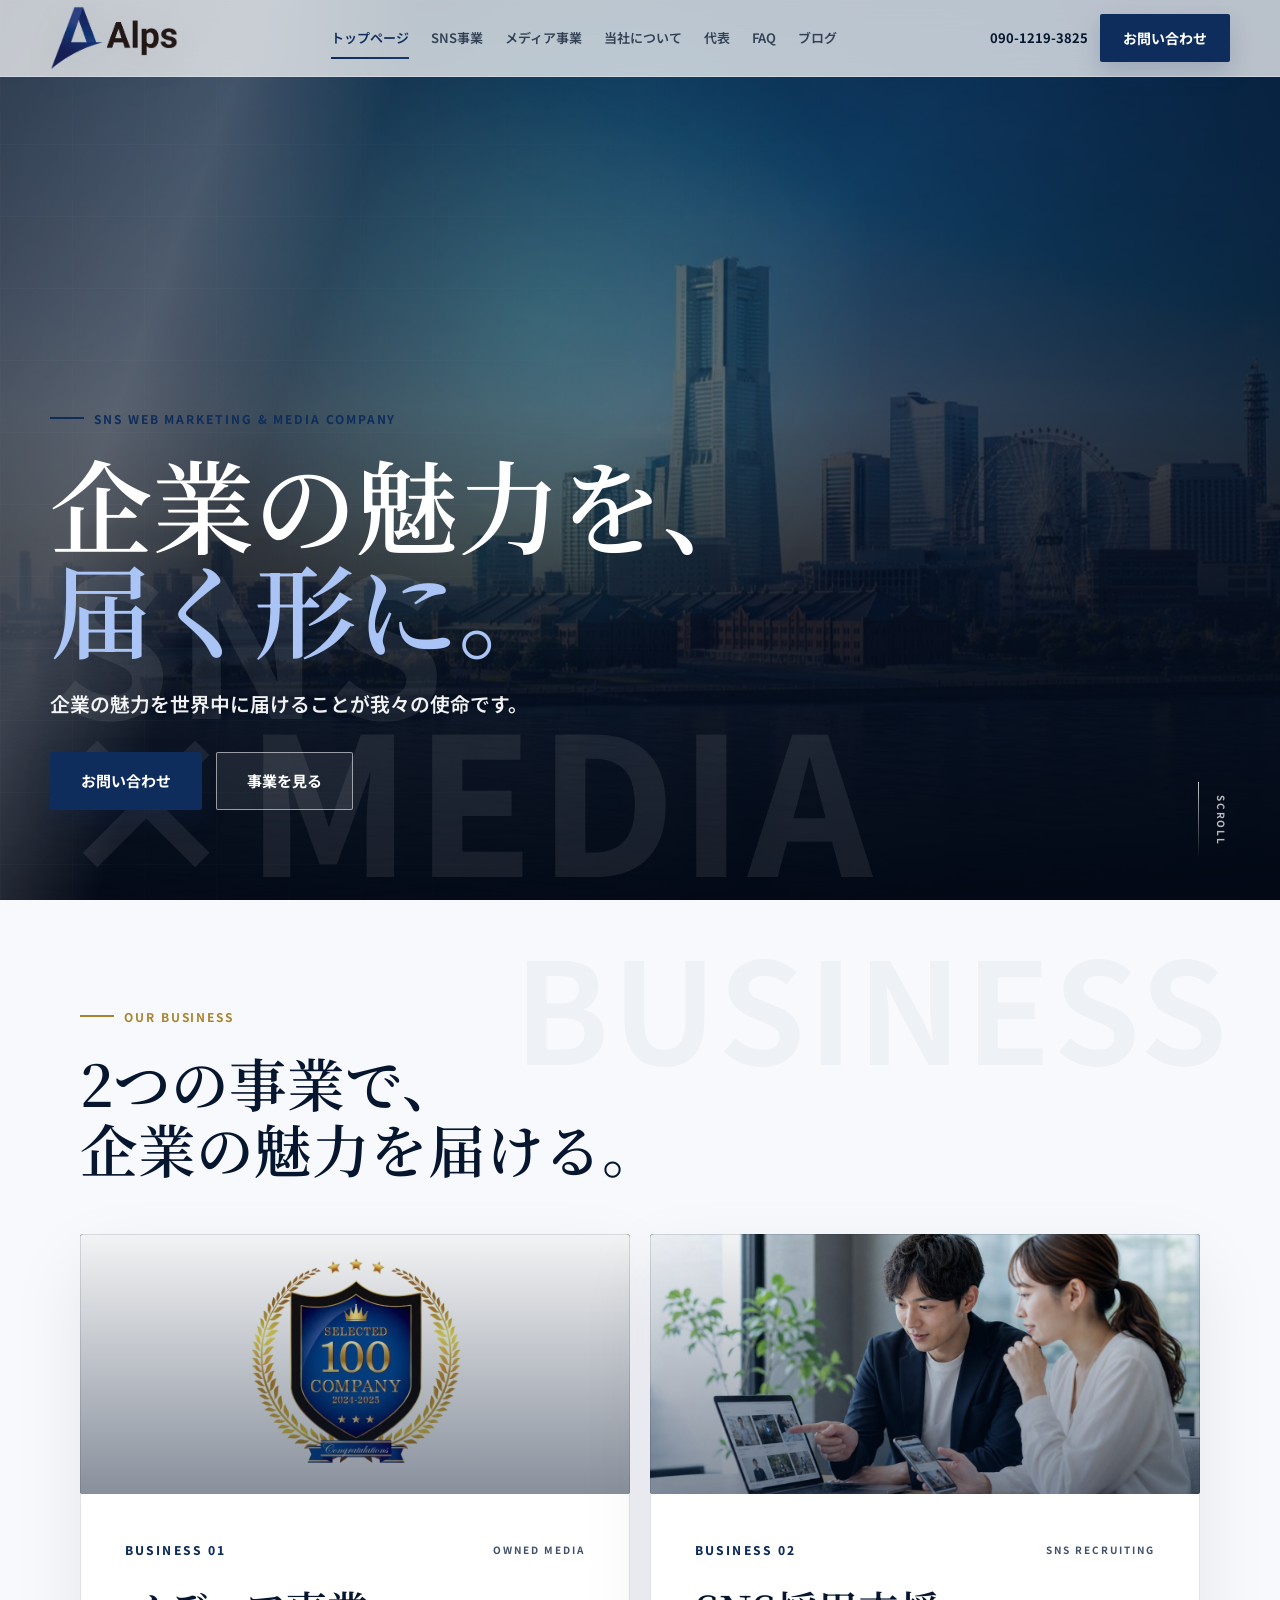
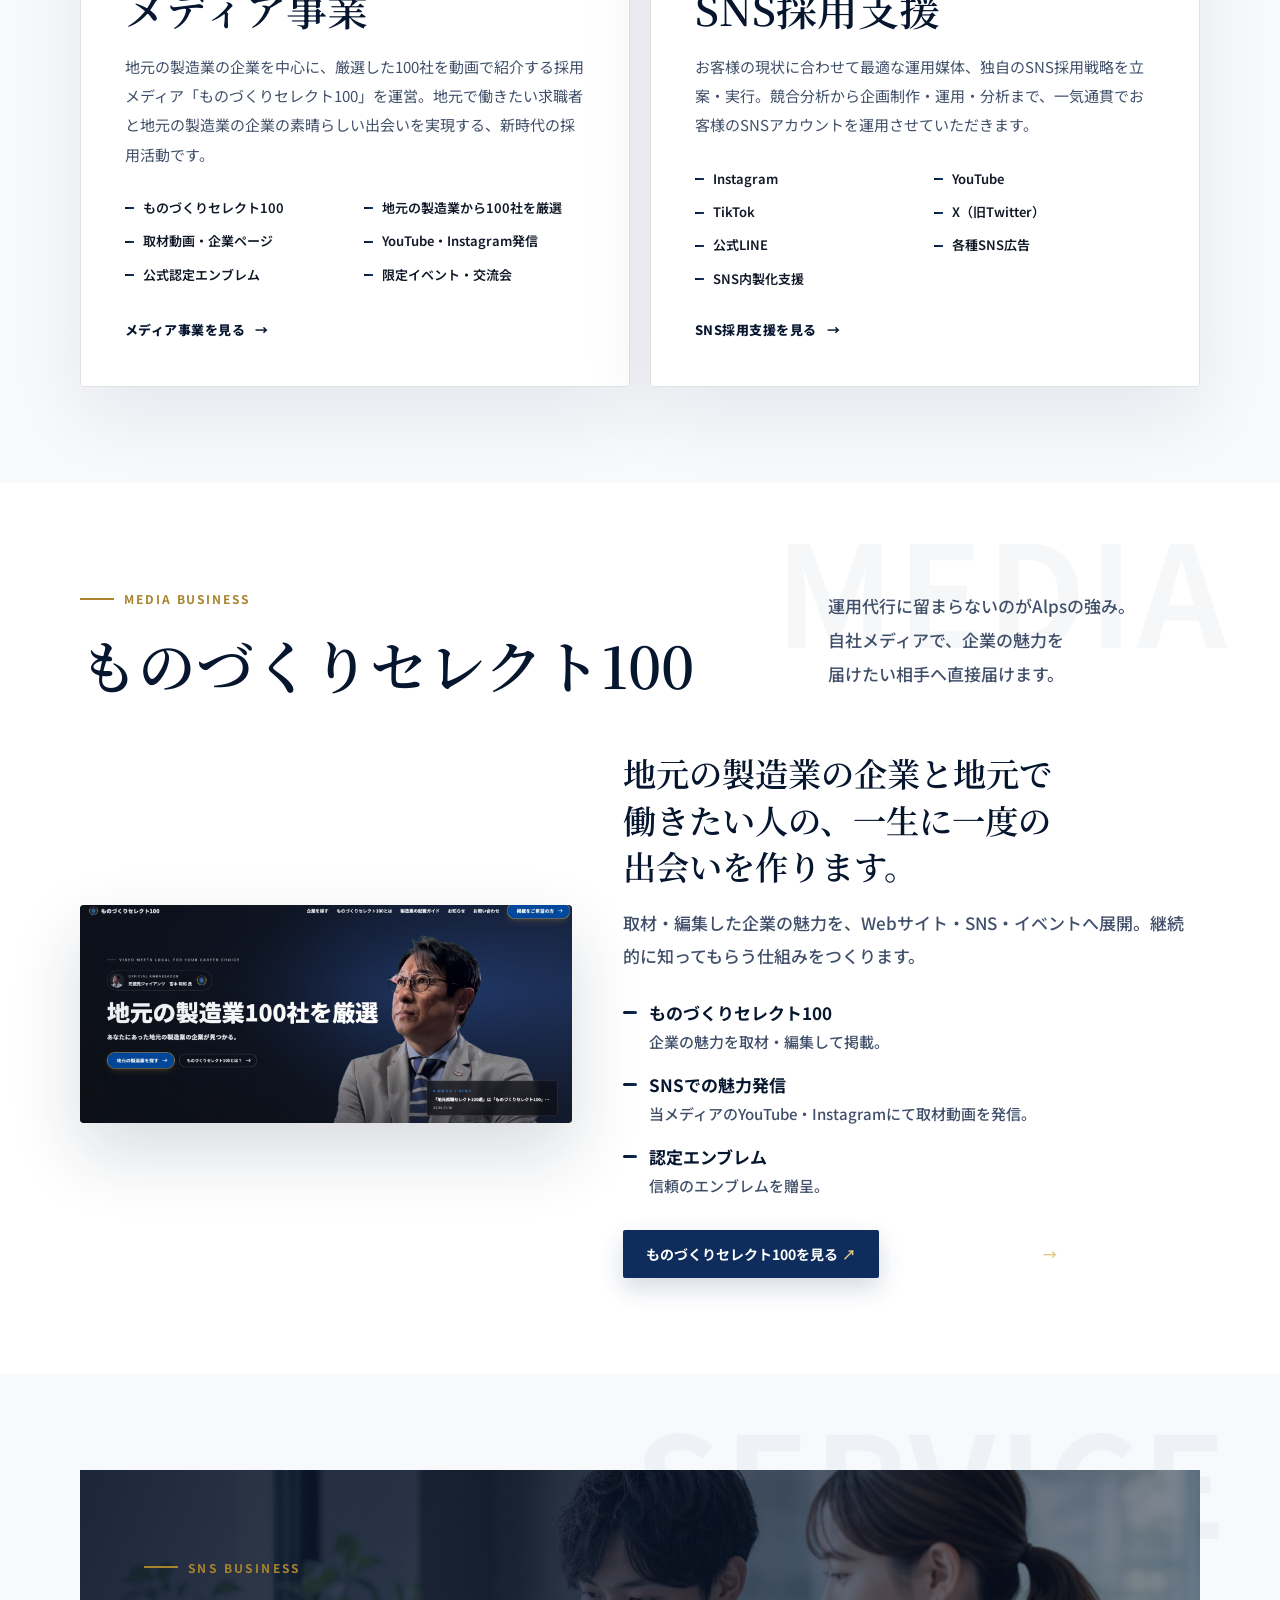
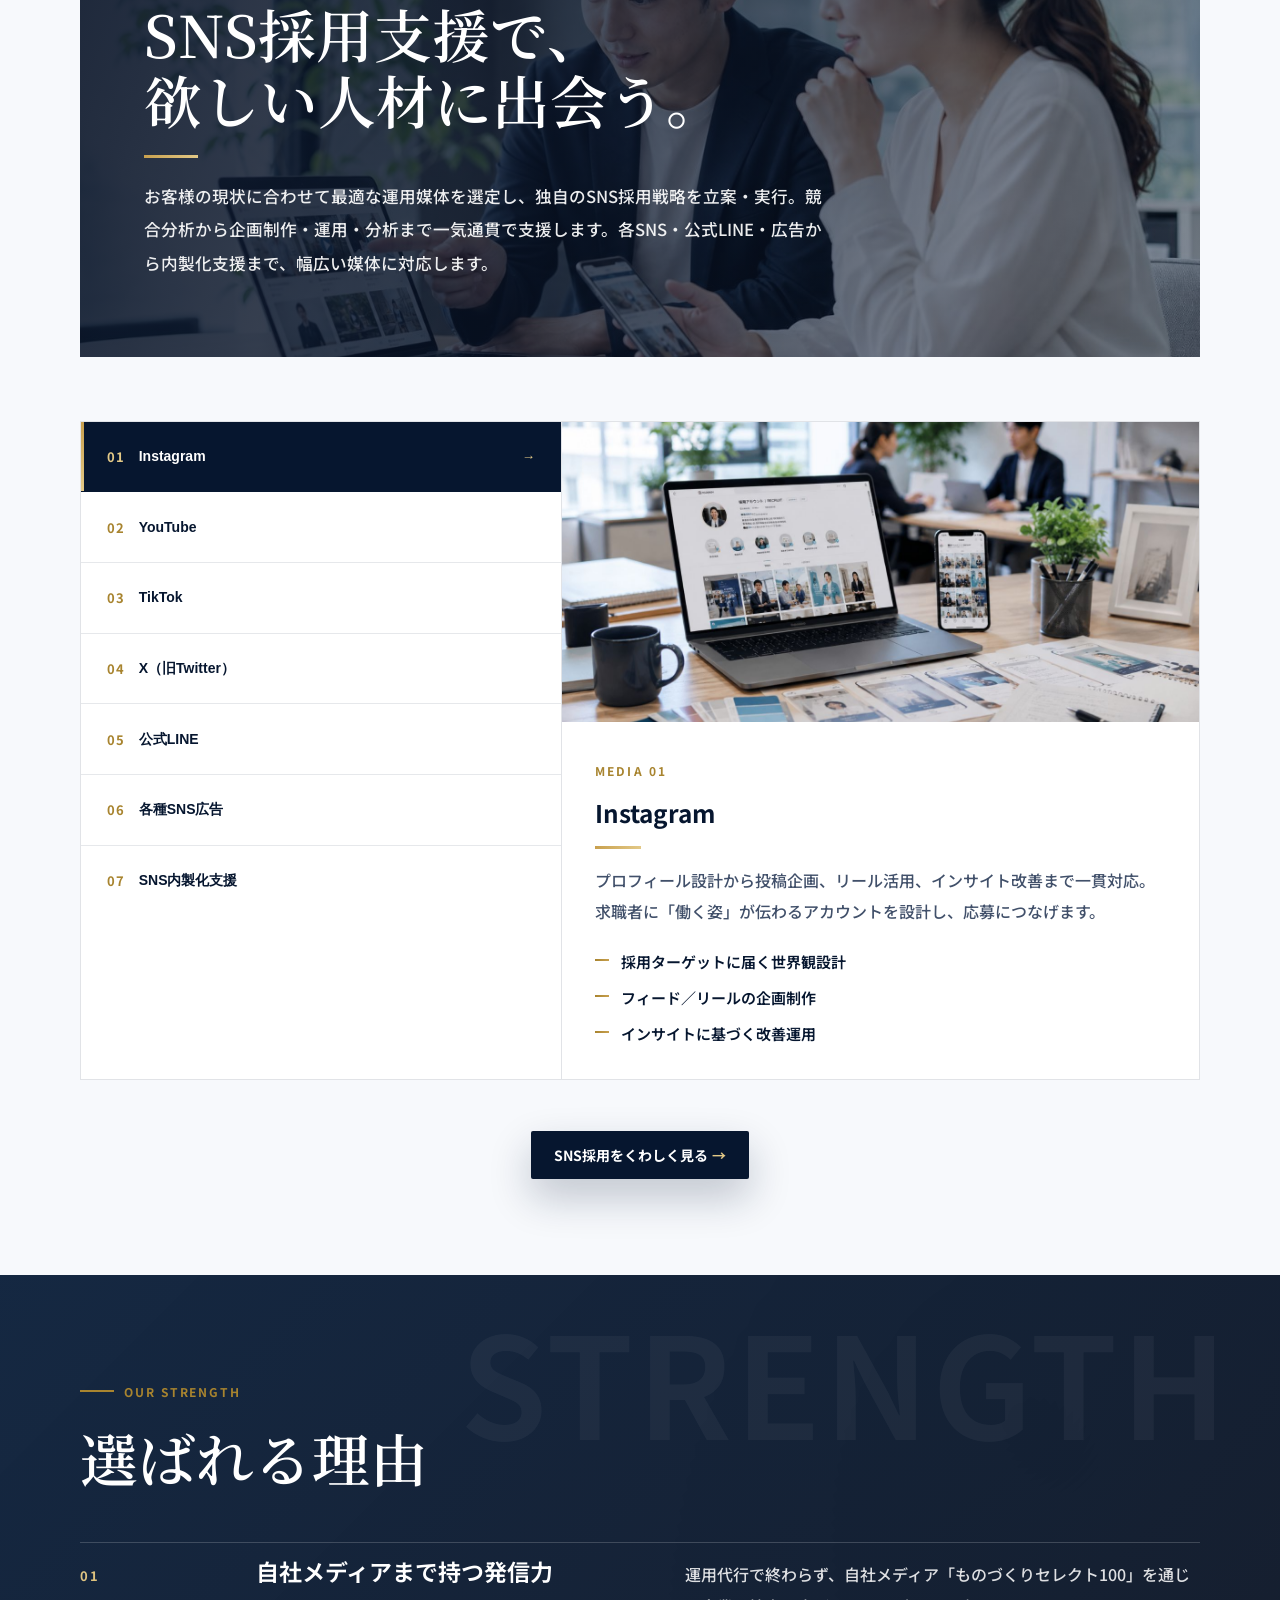
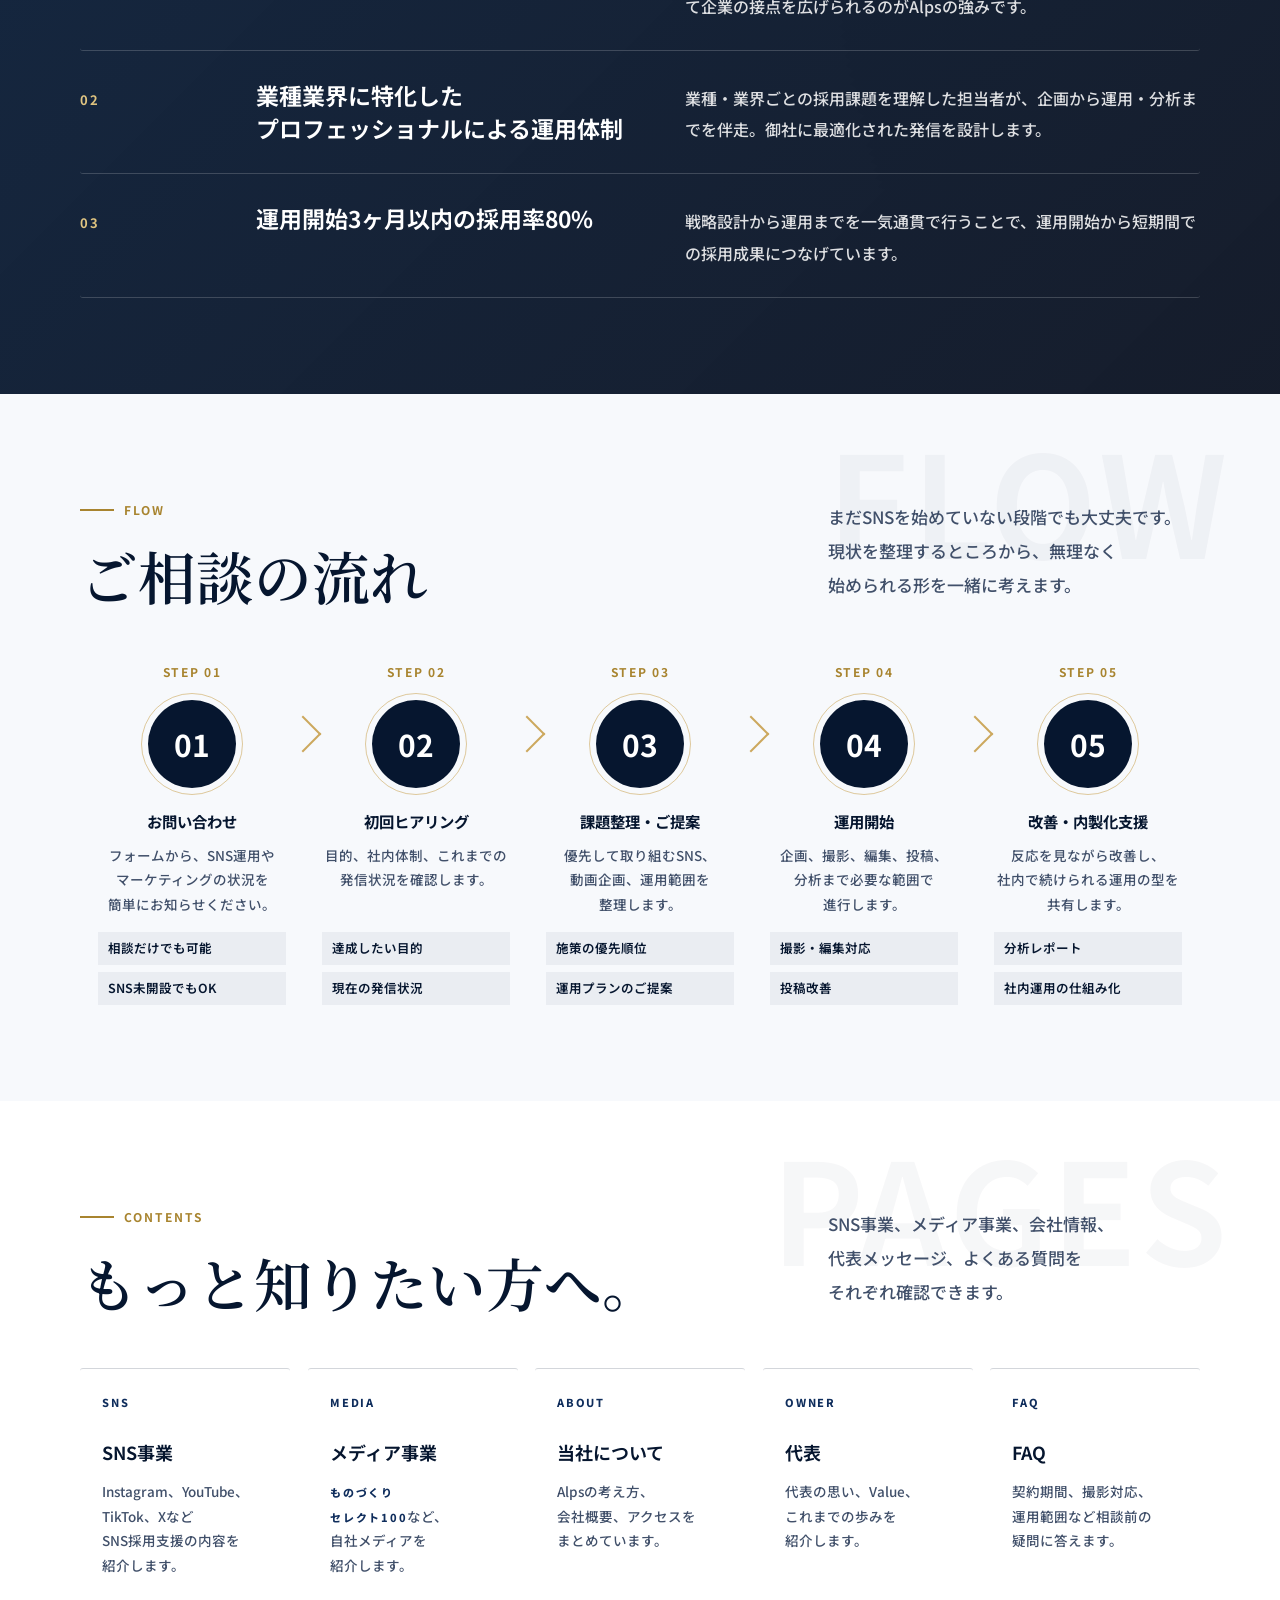
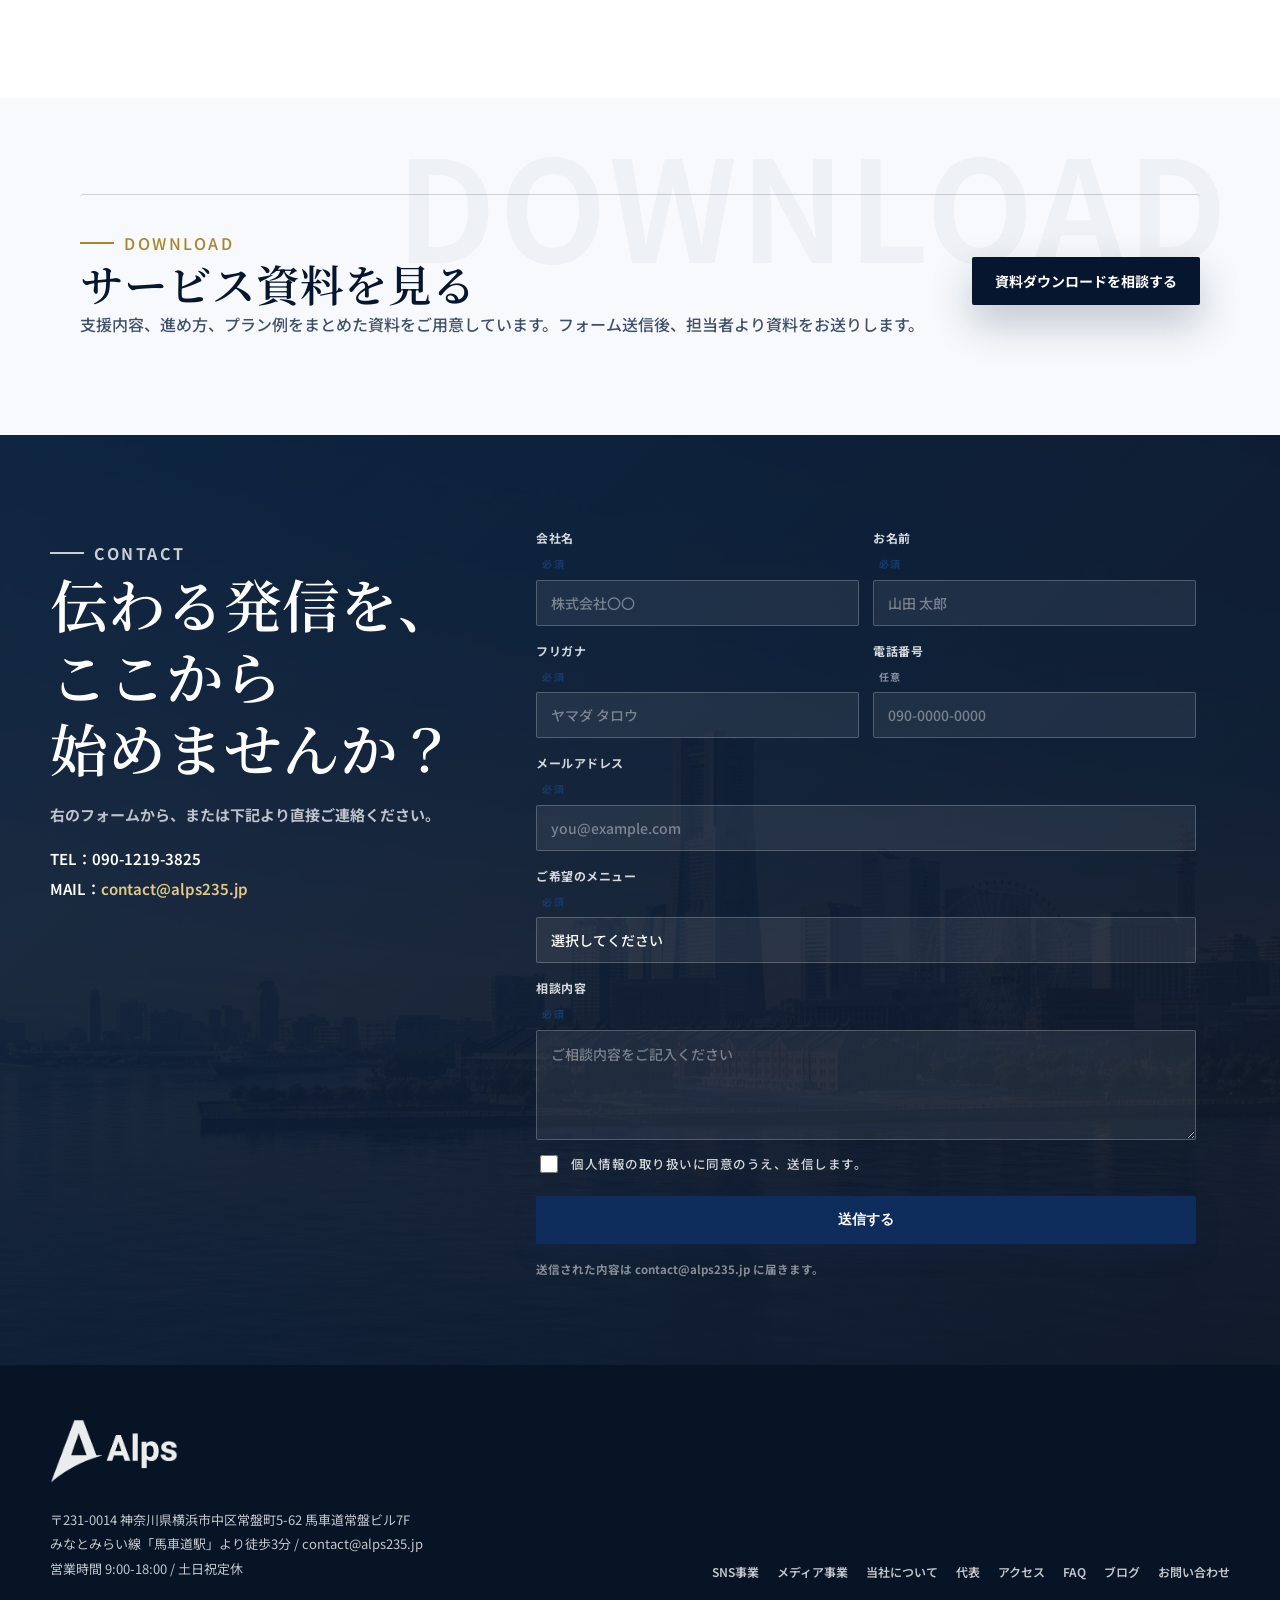
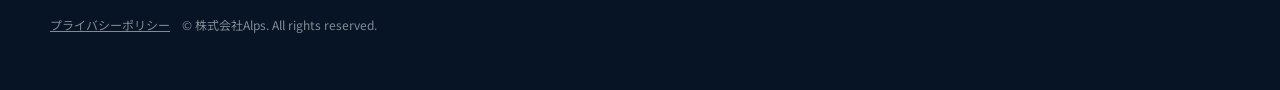
==== commit 42532635: "Apply feedback (11/17)" ====
--- a/after/index.html
+++ b/after/index.html
@@ -148,7 +148,7 @@
         <div class="media-feature reveal">
           <div class="media-feature-visual">
             <a href="https://jimoto-syuusyoku.com/" target="_blank" rel="noopener" aria-label="ものづくりセレクト100のサイトを開く" style="display:block;">
-              <img src="assets/jimoto-top3.jpg" alt="ものづくりセレクト100 サイト" style="width:100%;height:auto;aspect-ratio:auto;object-fit:contain;background:#fff;display:block;">
+              <img src="assets/jimoto-top3.jpg?v=20261117" alt="ものづくりセレクト100 サイト" style="width:100%;height:auto;aspect-ratio:auto;object-fit:contain;background:#fff;display:block;">
             </a>
           </div>
           <div class="media-feature-body">
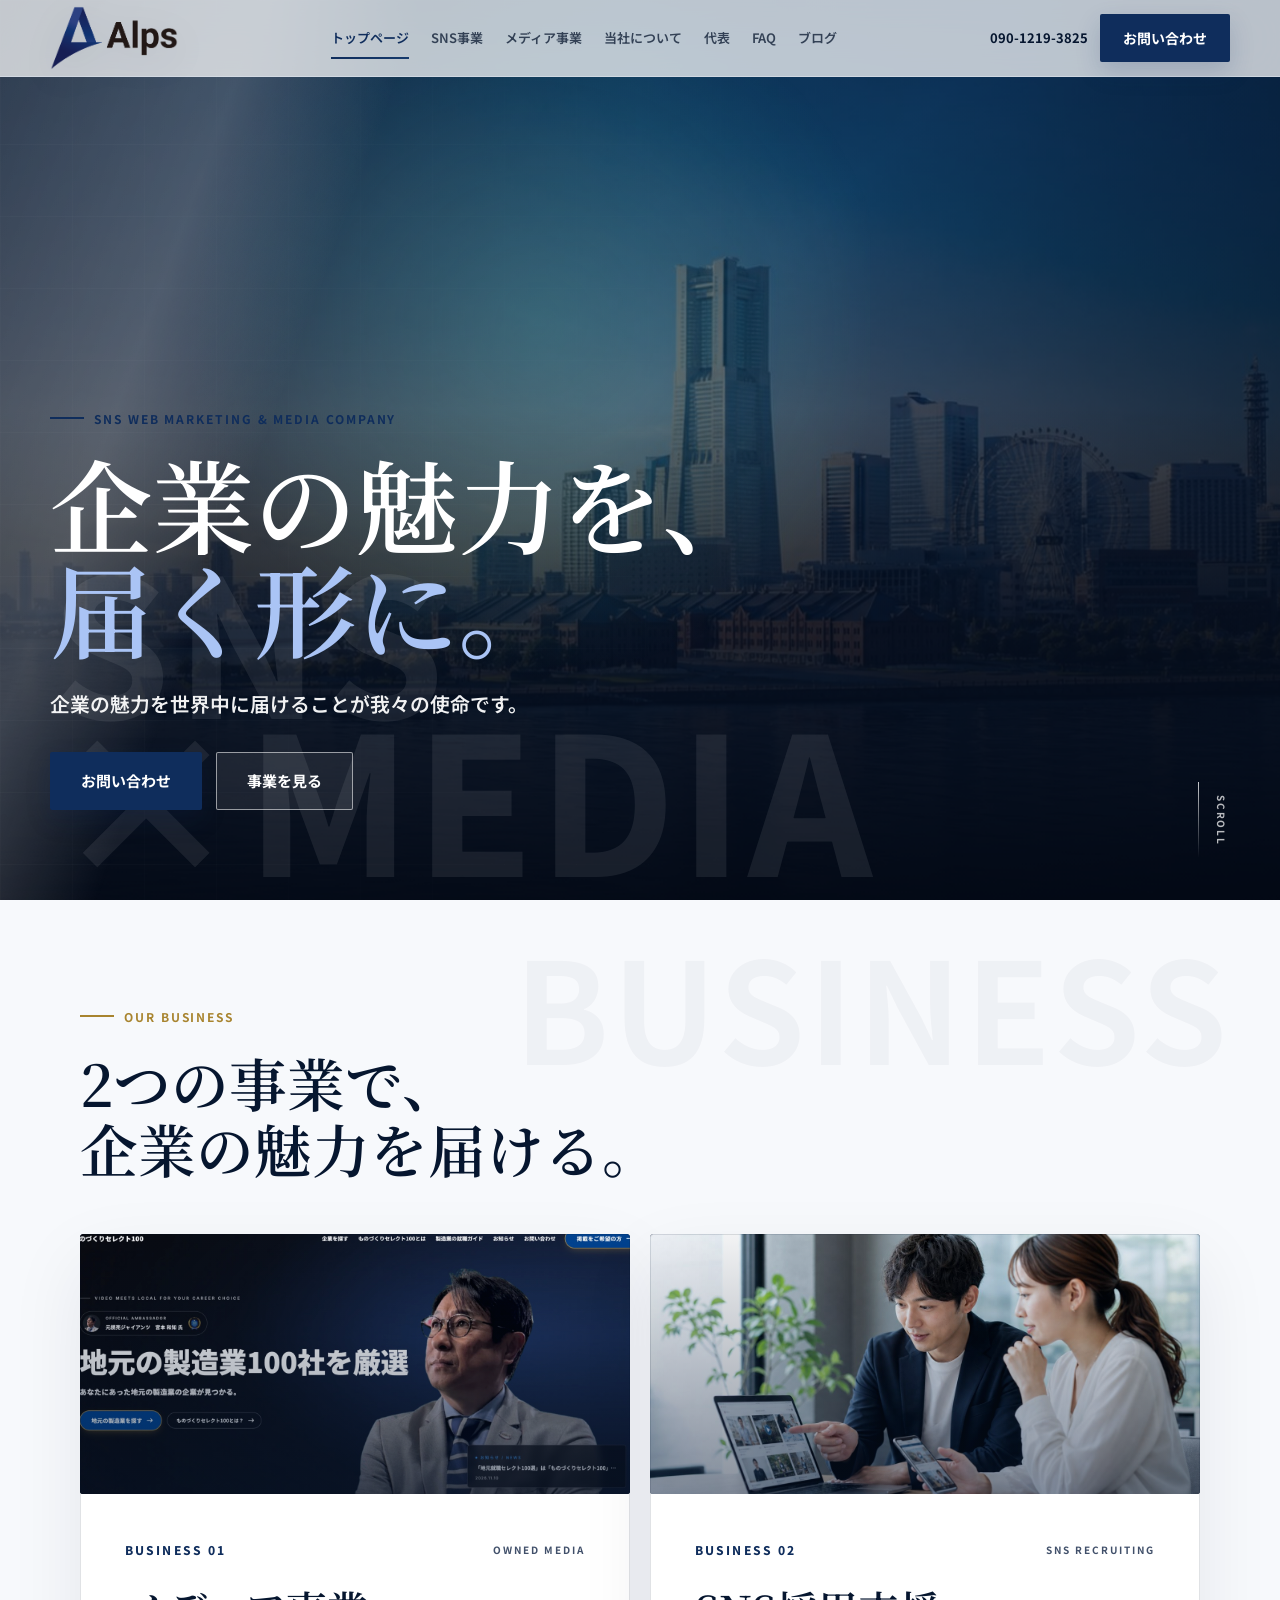
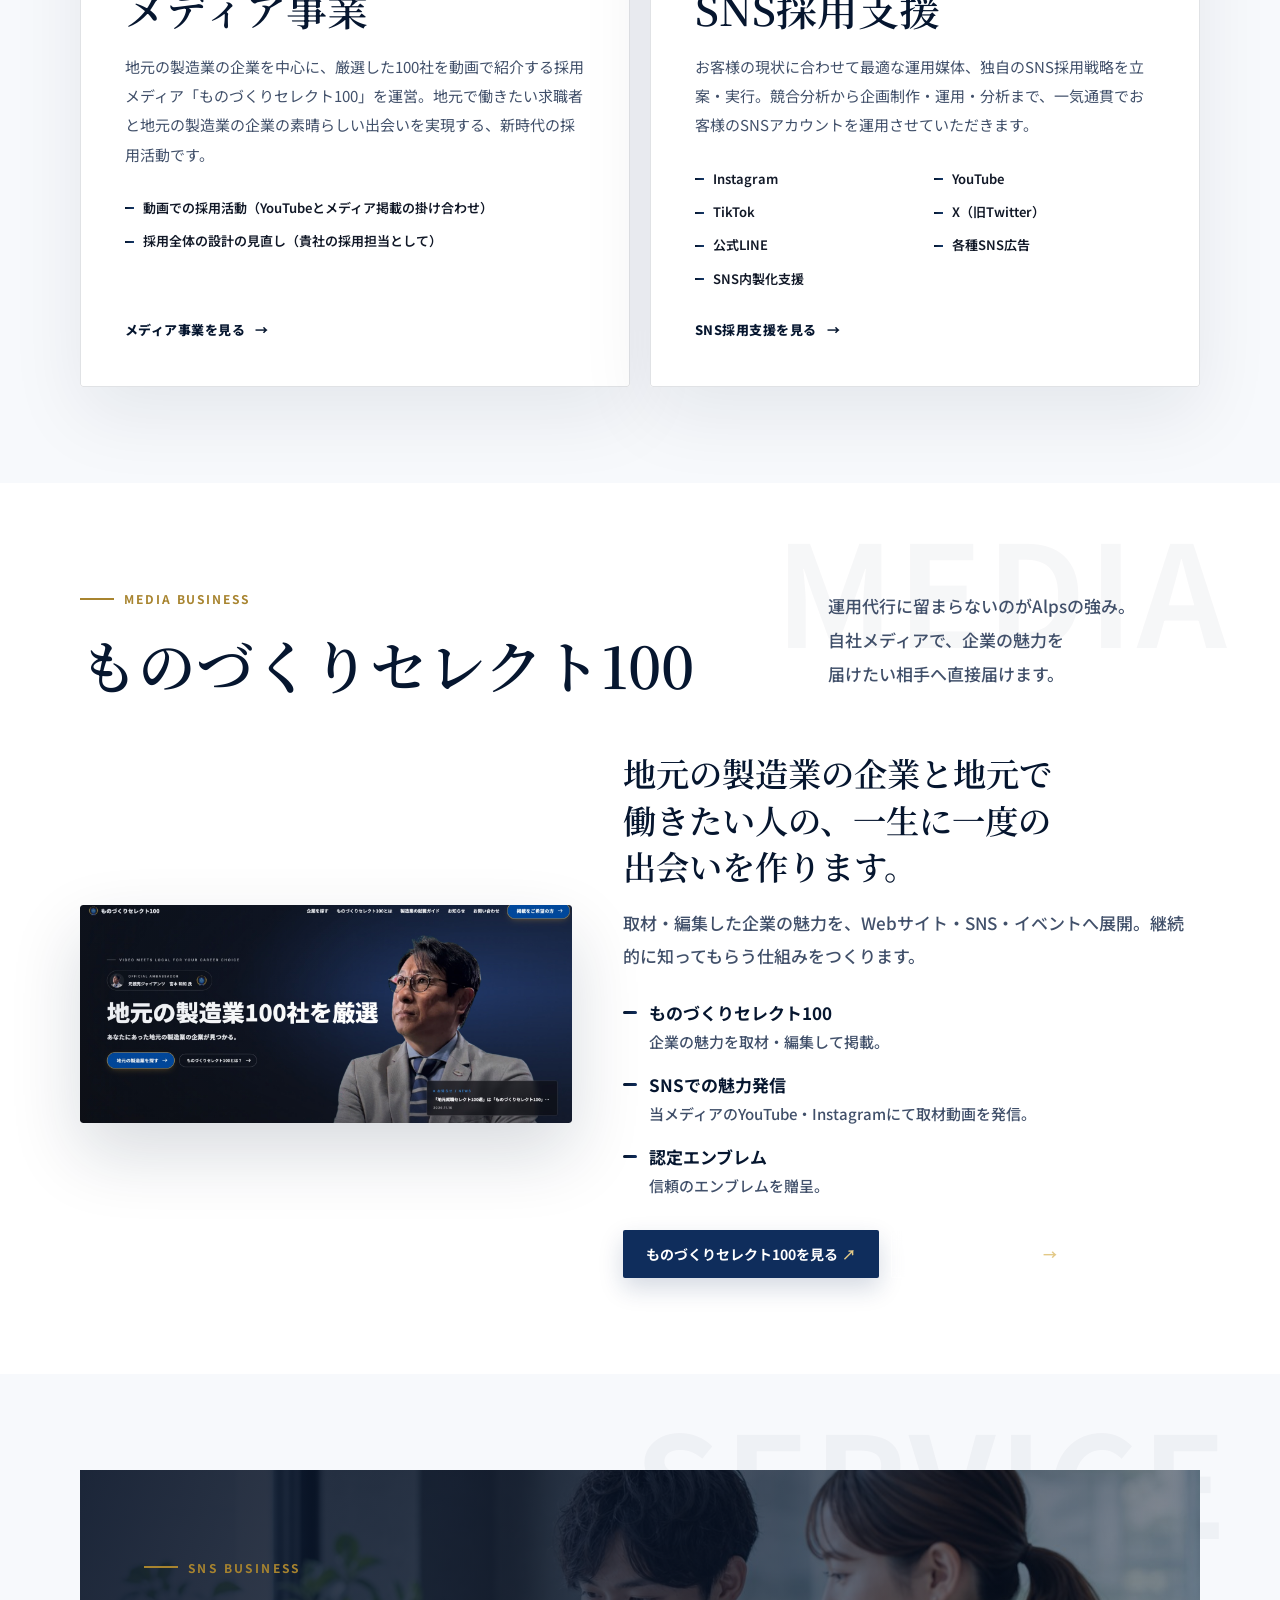
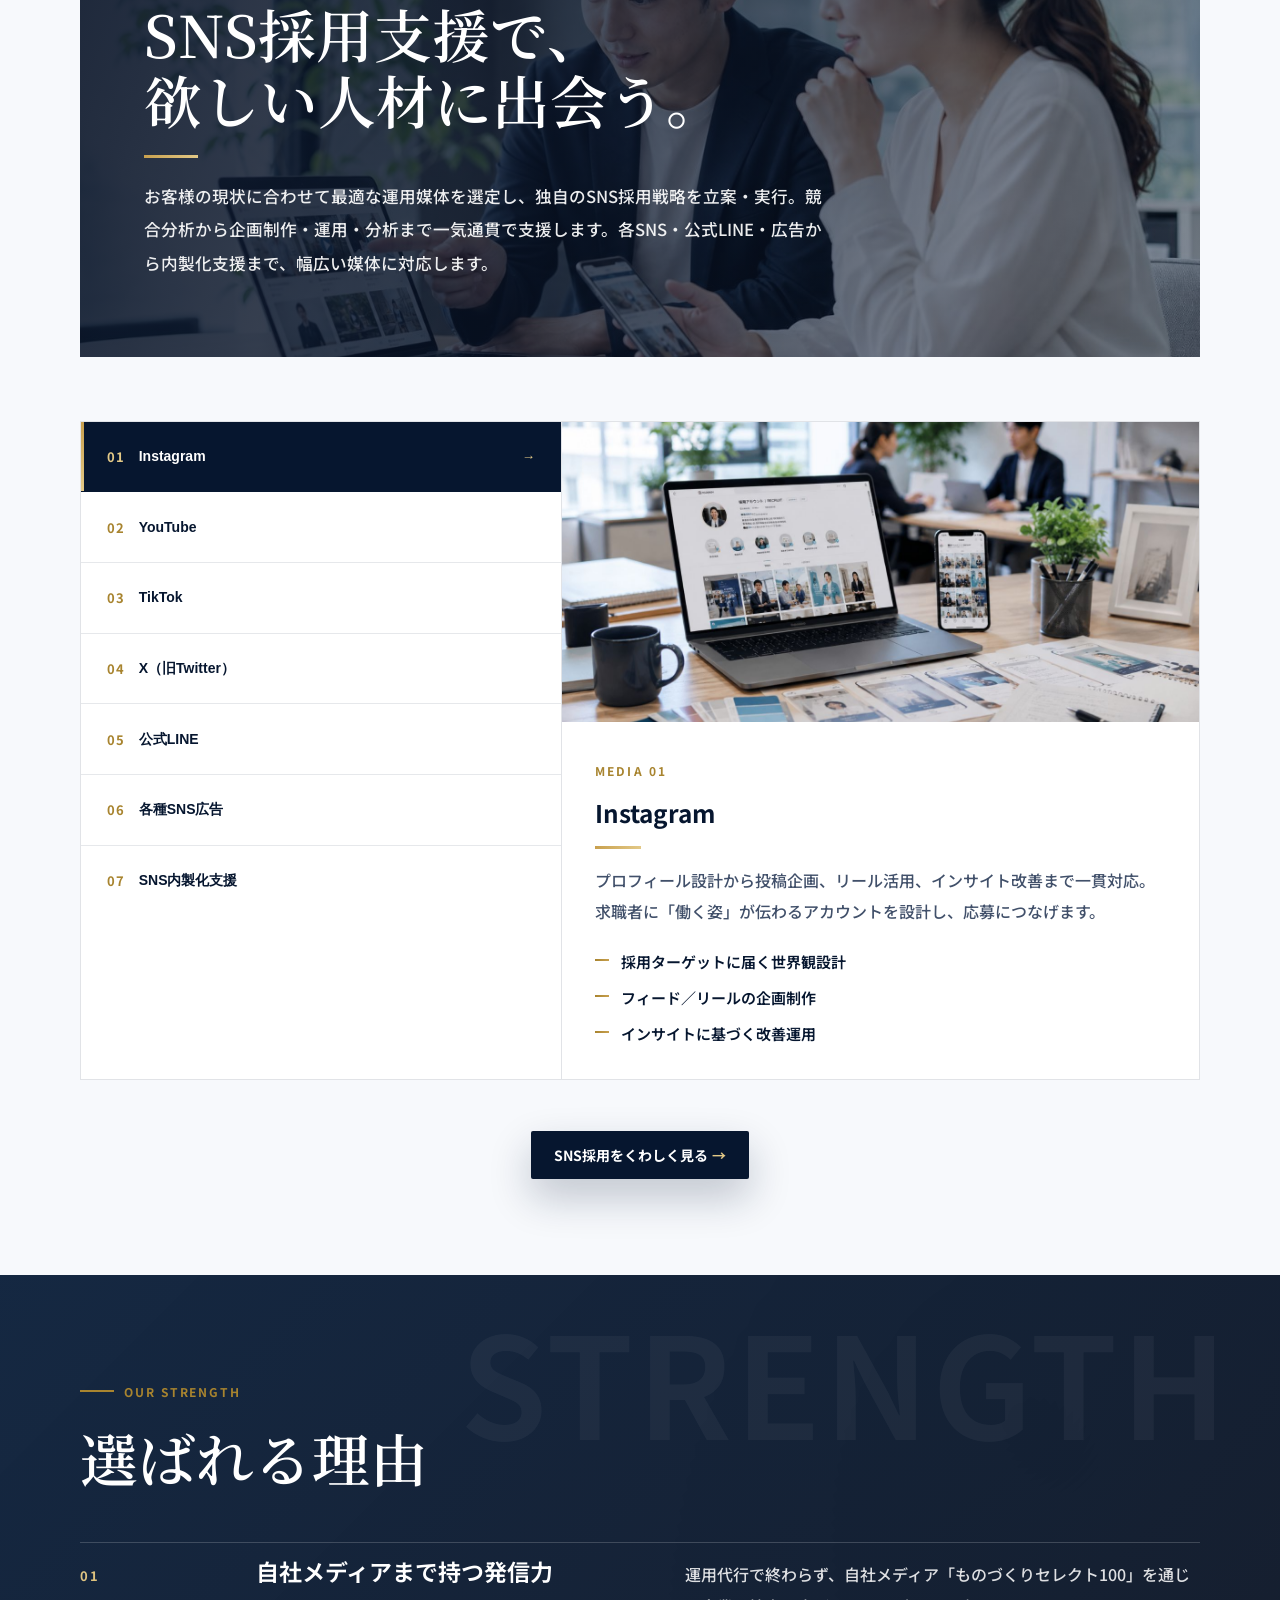
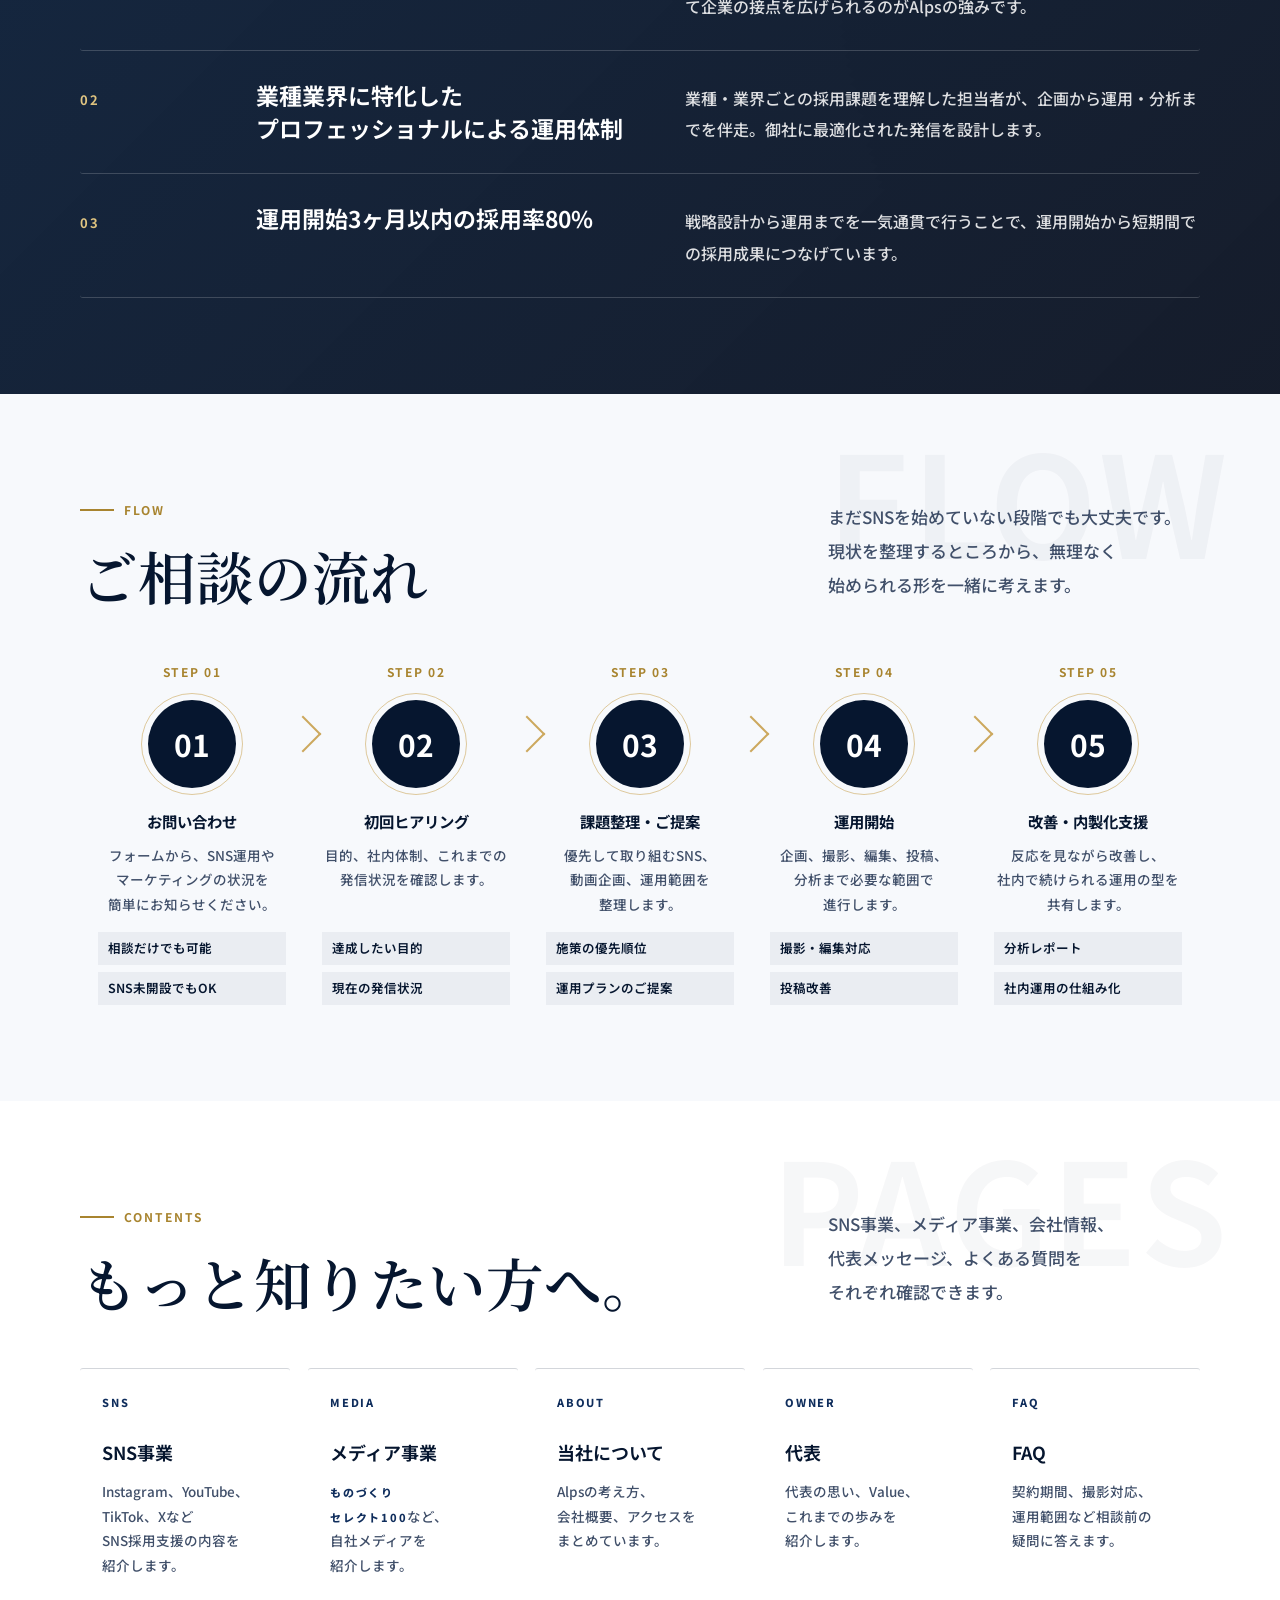
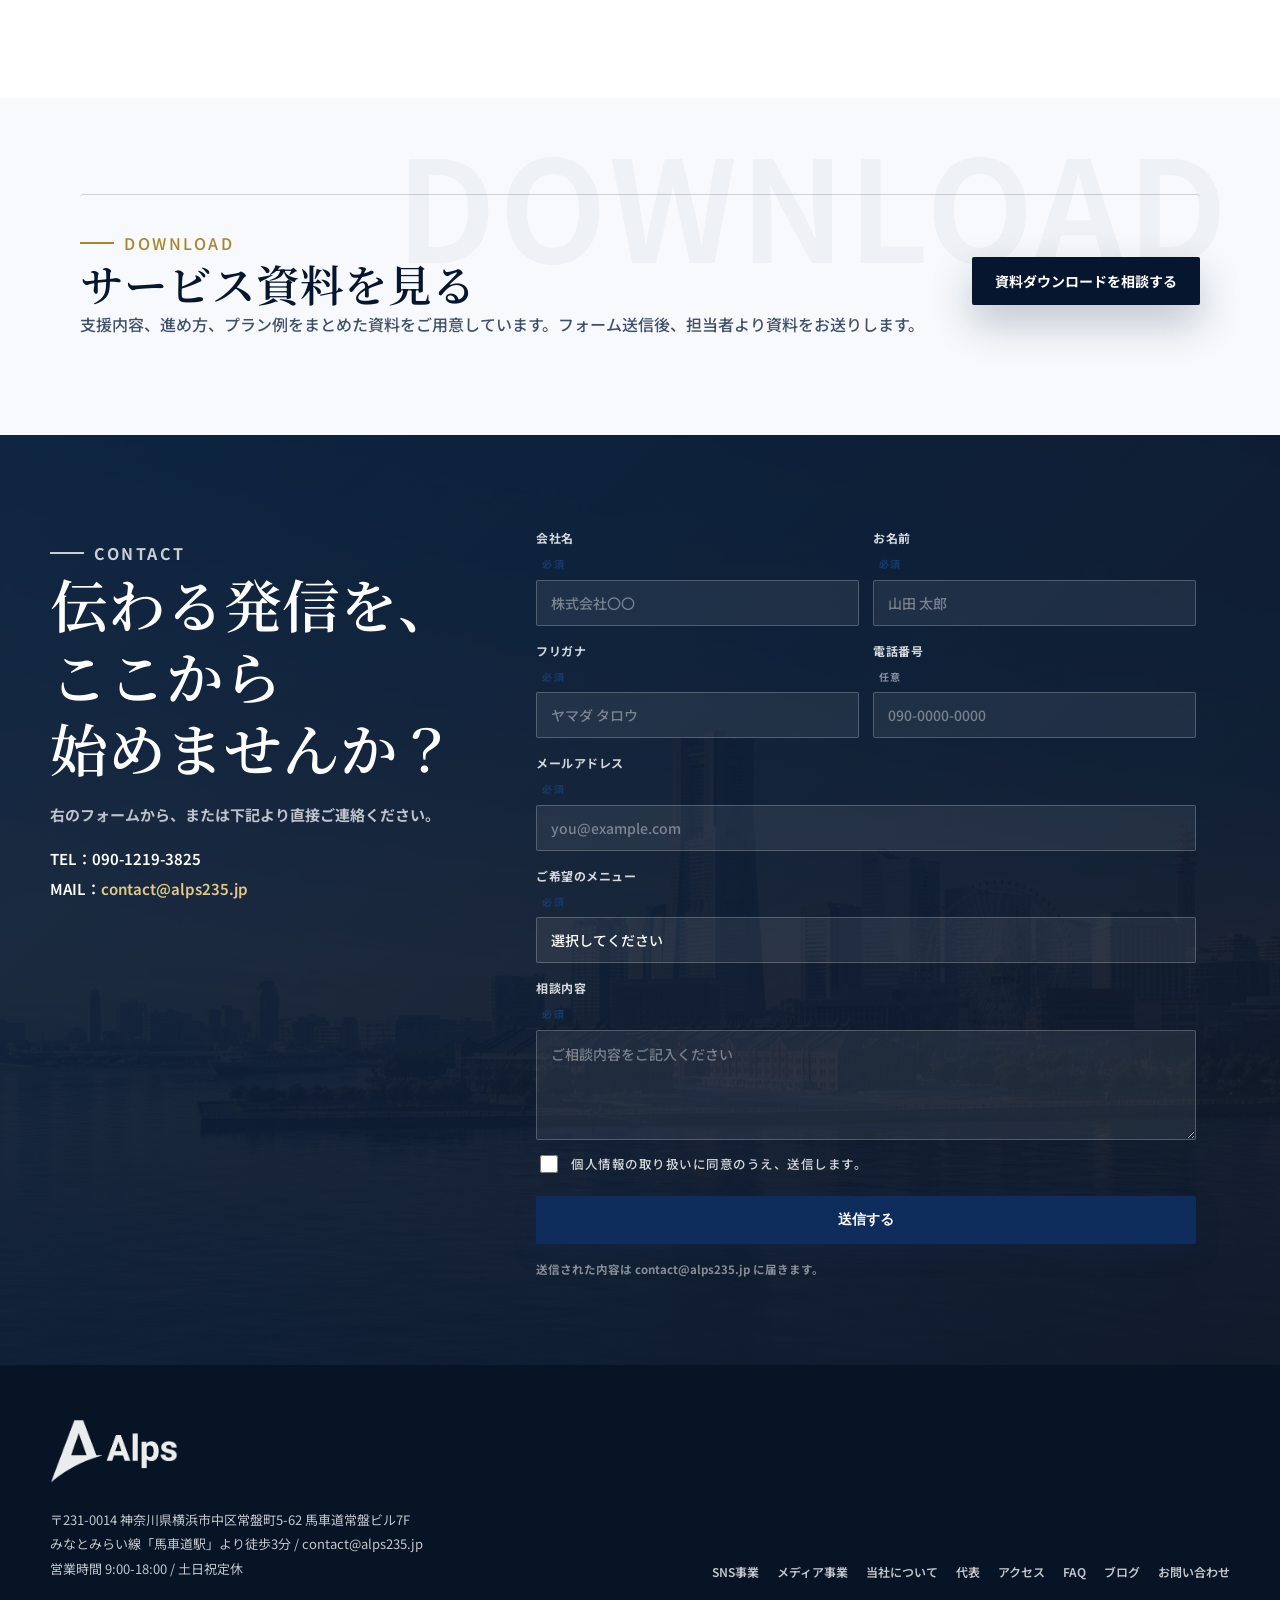
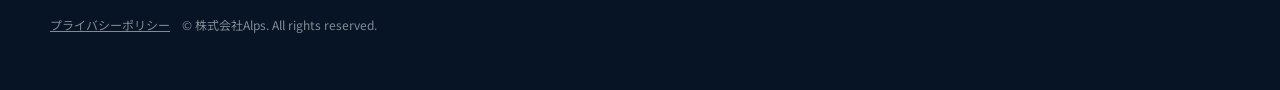
==== commit 3c1fde77: "トップのメディア事業カードを更新" ====
--- a/after/index.html
+++ b/after/index.html
@@ -92,7 +92,7 @@
         </div>
         <div class="business-grid reveal">
           <a class="business-card" href="special.html">
-            <div class="business-thumb"><img src="assets/select100-emblem.jpg" alt="ものづくりセレクト100 認定エンブレム" style="object-fit:contain;background:#fff;padding:22px;"></div>
+            <div class="business-thumb"><img src="assets/jimoto-top3.jpg?v=20261119" alt="ものづくりセレクト100 サイト" style="object-fit:cover;object-position:78% center;"></div>
             <div class="business-body">
               <div class="business-card-head">
                 <span class="business-num">BUSINESS 01</span>
@@ -100,13 +100,9 @@
               </div>
               <h3>メディア事業</h3>
               <p>地元の製造業の企業を中心に、厳選した100社を動画で紹介する採用メディア「<span class="nw">ものづくり</span><wbr><span class="nw">セレクト100</span>」を運営。地元で働きたい求職者と地元の製造業の企業の素晴らしい出会いを実現する、新時代の採用活動です。</p>
-              <ul class="business-items">
-                <li><span class="nw">ものづくり</span><wbr><span class="nw">セレクト100</span></li>
-                <li><span class="nw">地元の製造業から</span><wbr><span class="nw">100社を厳選</span></li>
-                <li>取材動画・企業ページ</li>
-                <li>YouTube・Instagram発信</li>
-                <li><span class="nw">公式認定</span><wbr><span class="nw">エンブレム</span></li>
-                <li>限定イベント・交流会</li>
+              <ul class="business-items" style="grid-template-columns:1fr;">
+                <li><span class="nw">動画での</span><wbr><span class="nw">採用活動</span>（YouTubeと<span class="nw">メディア掲載の</span><wbr><span class="nw">掛け合わせ</span>）</li>
+                <li><span class="nw">採用全体の</span><wbr><span class="nw">設計の見直し</span>（<span class="nw">貴社の</span><wbr><span class="nw">採用担当として</span>）</li>
               </ul>
               <span class="business-arrow">メディア事業を見る <em aria-hidden="true">→</em></span>
             </div>
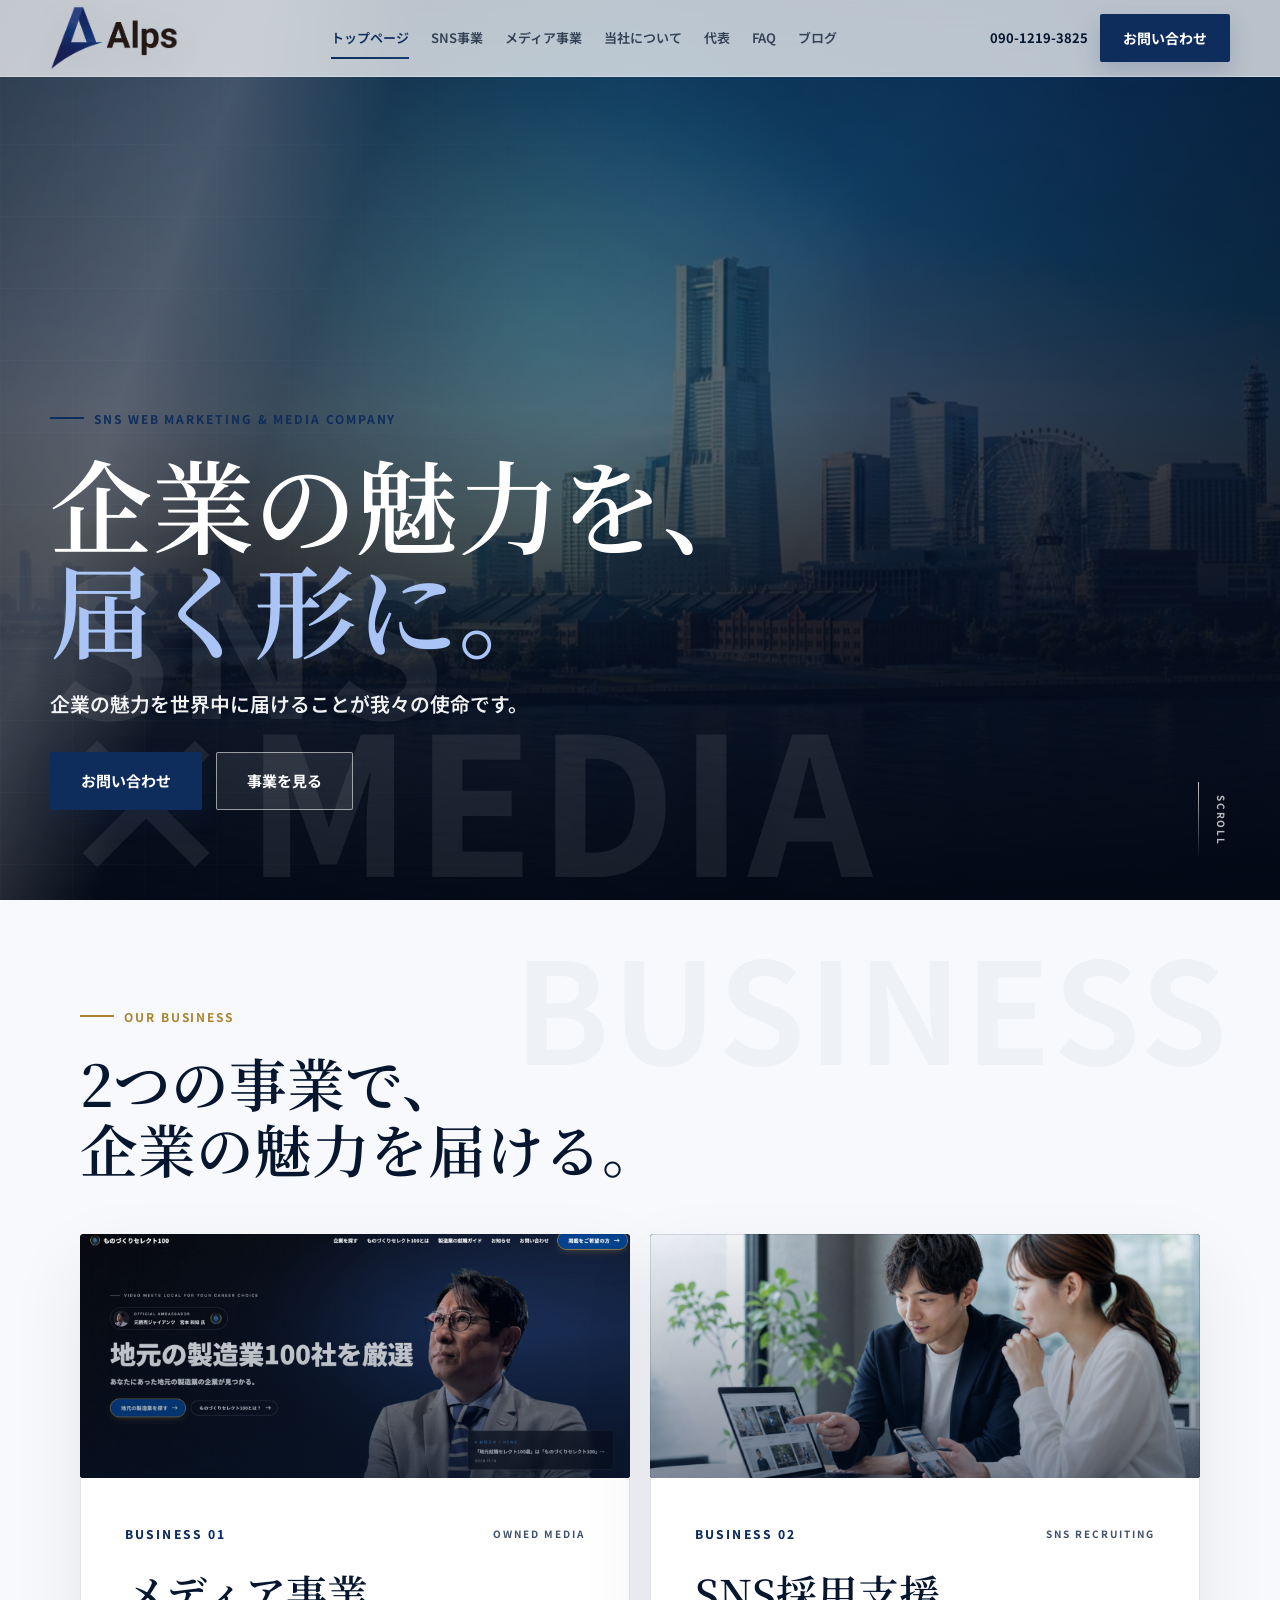
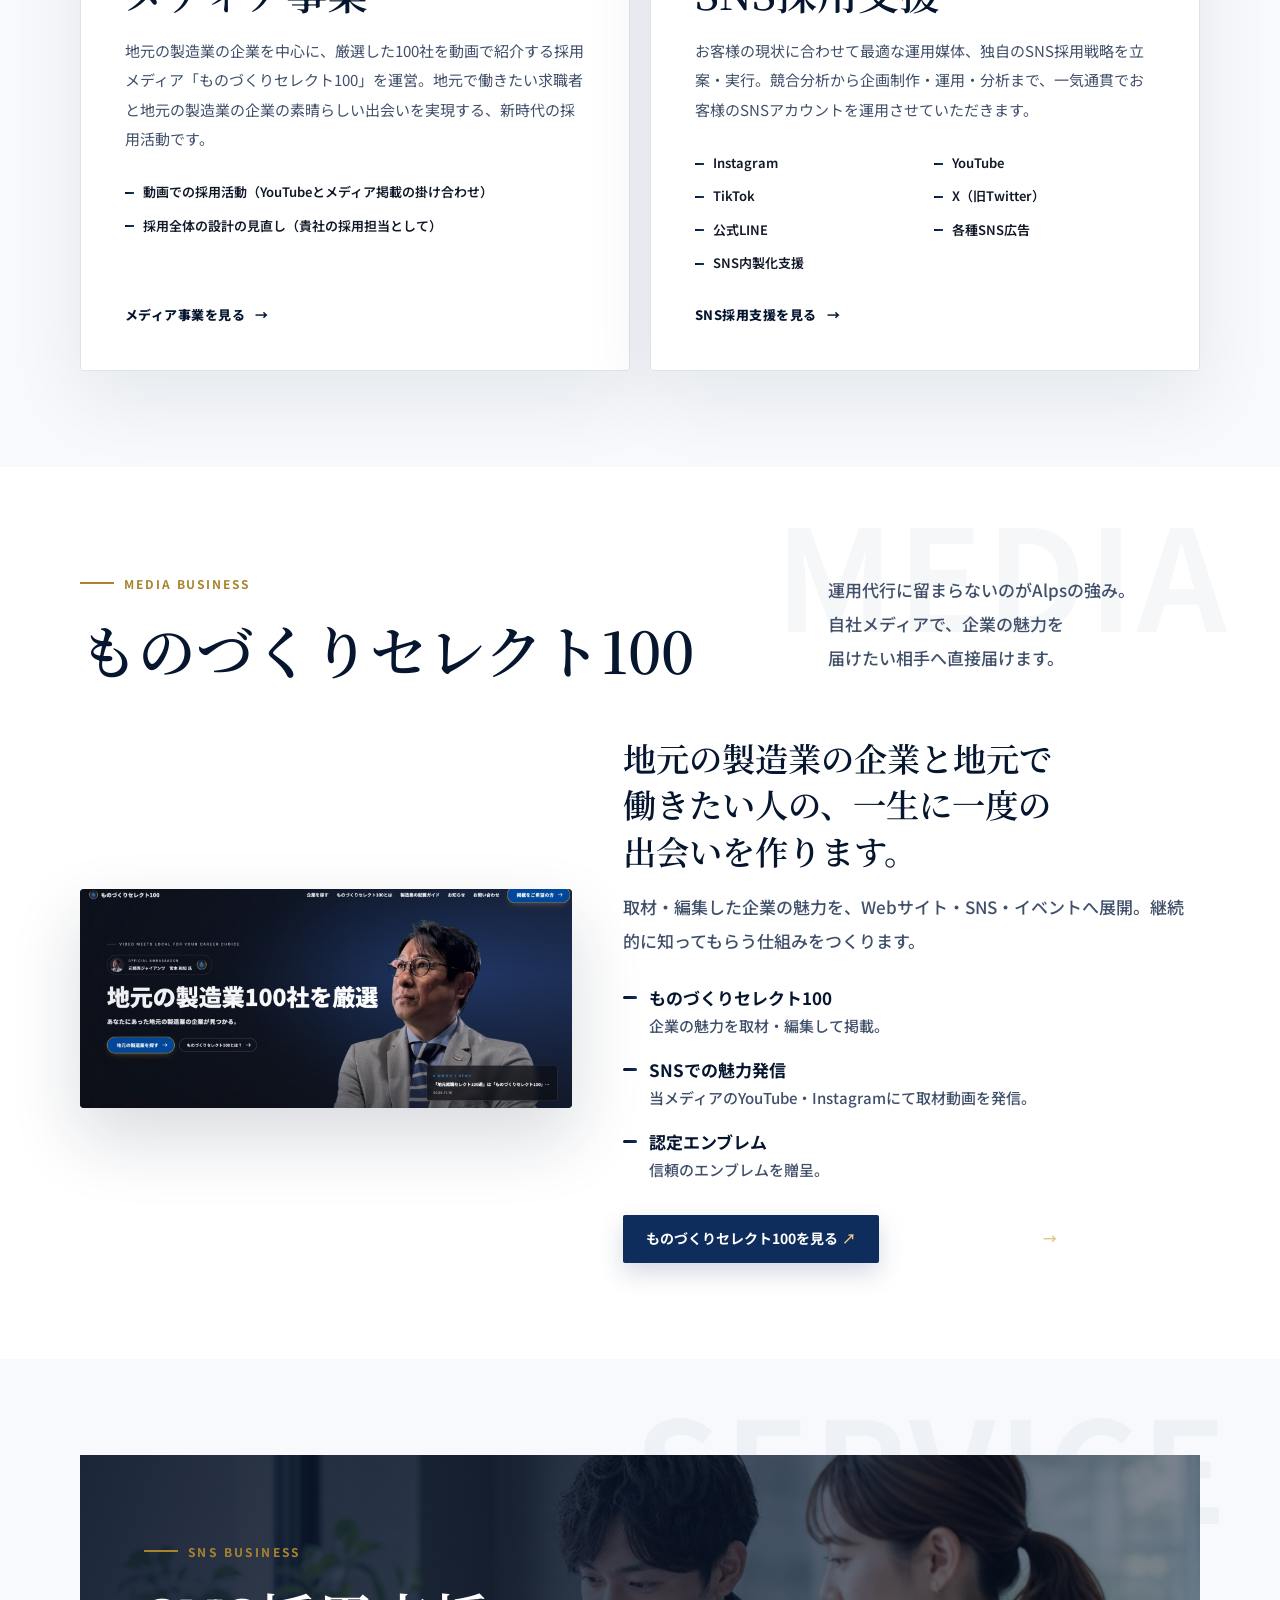
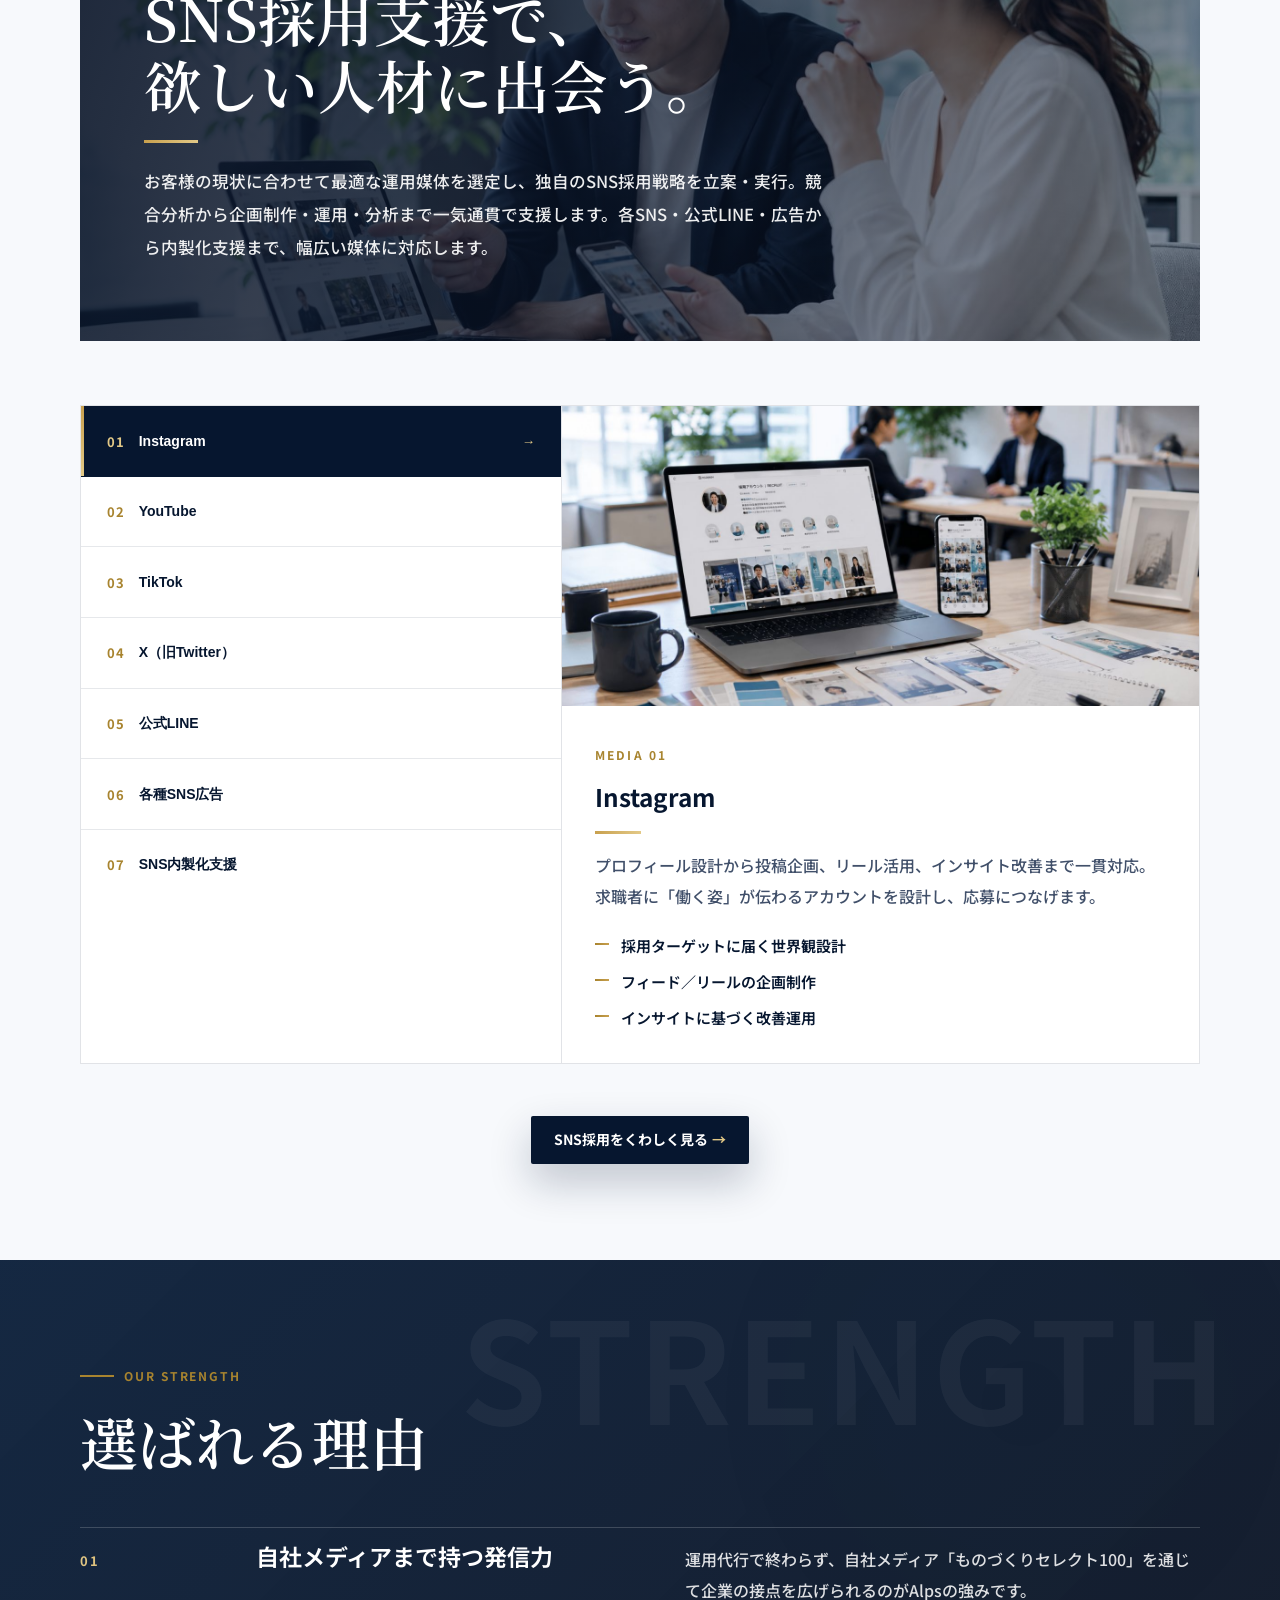
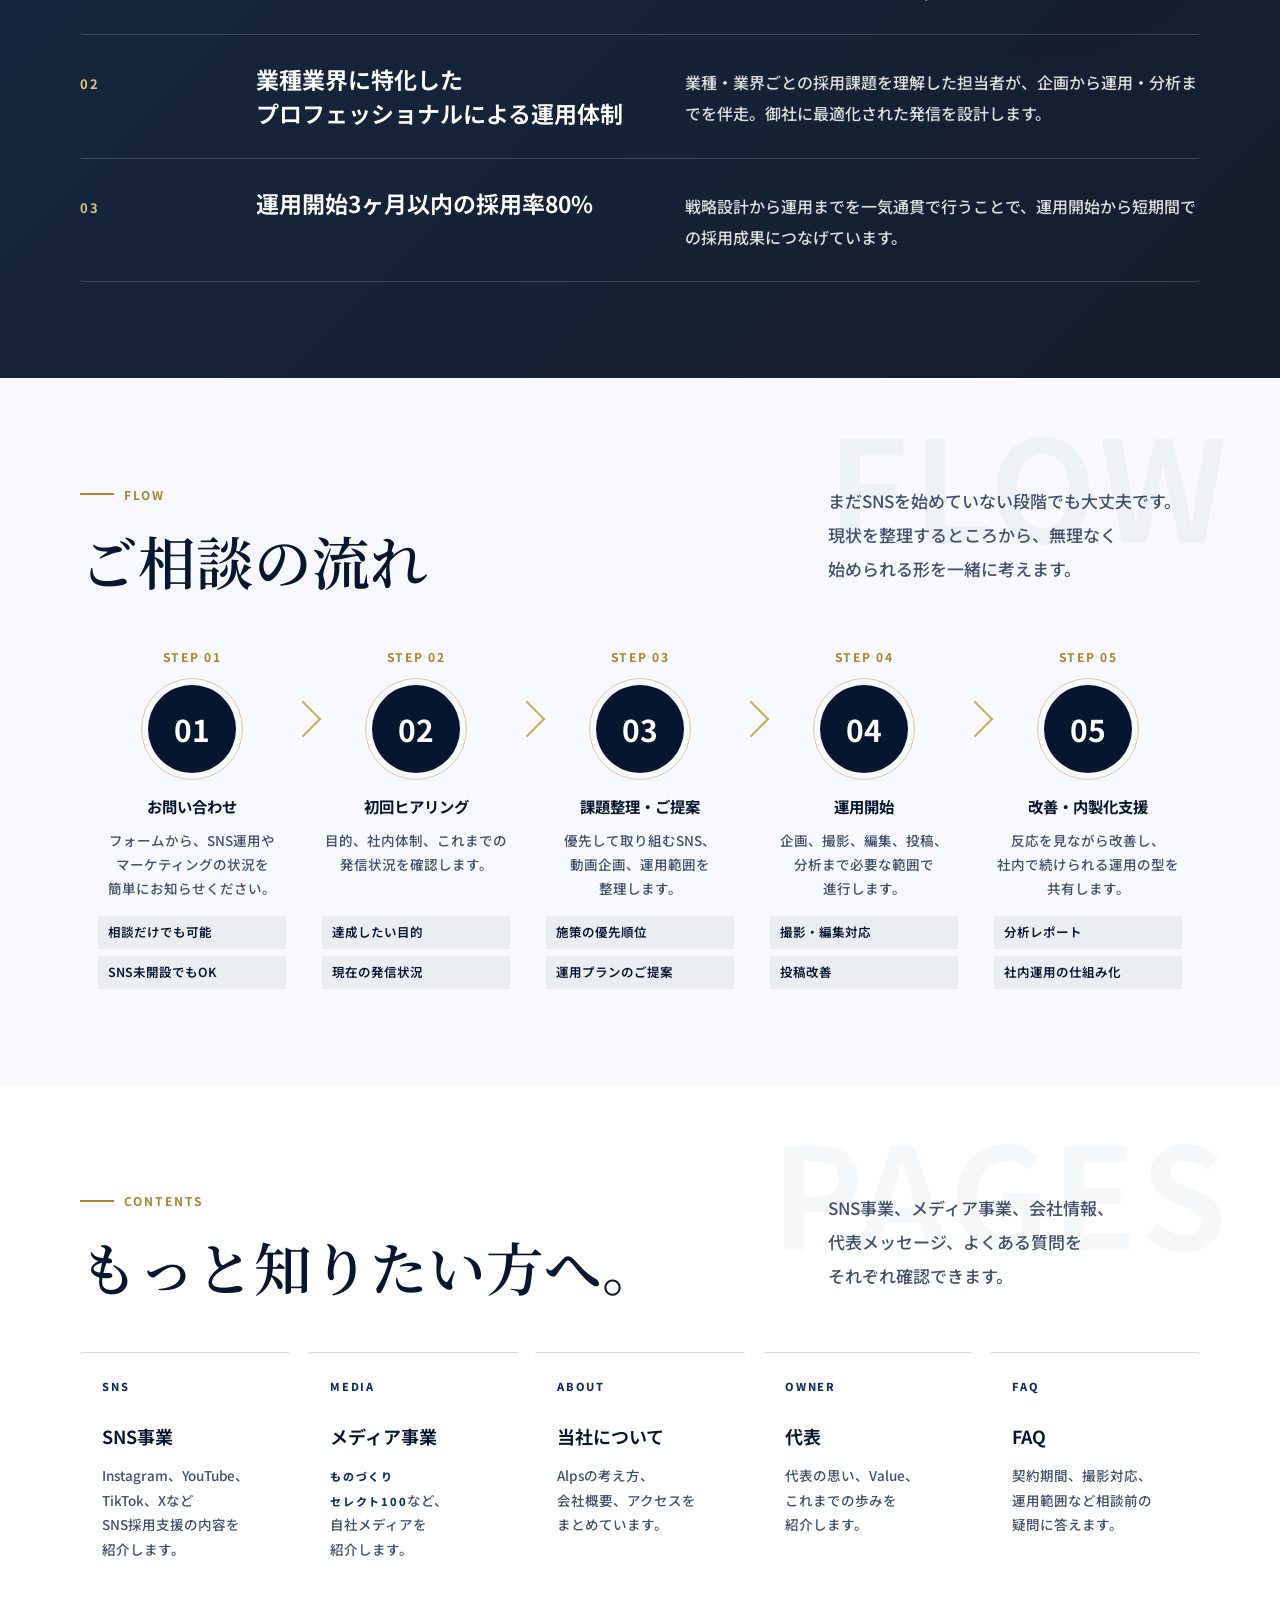
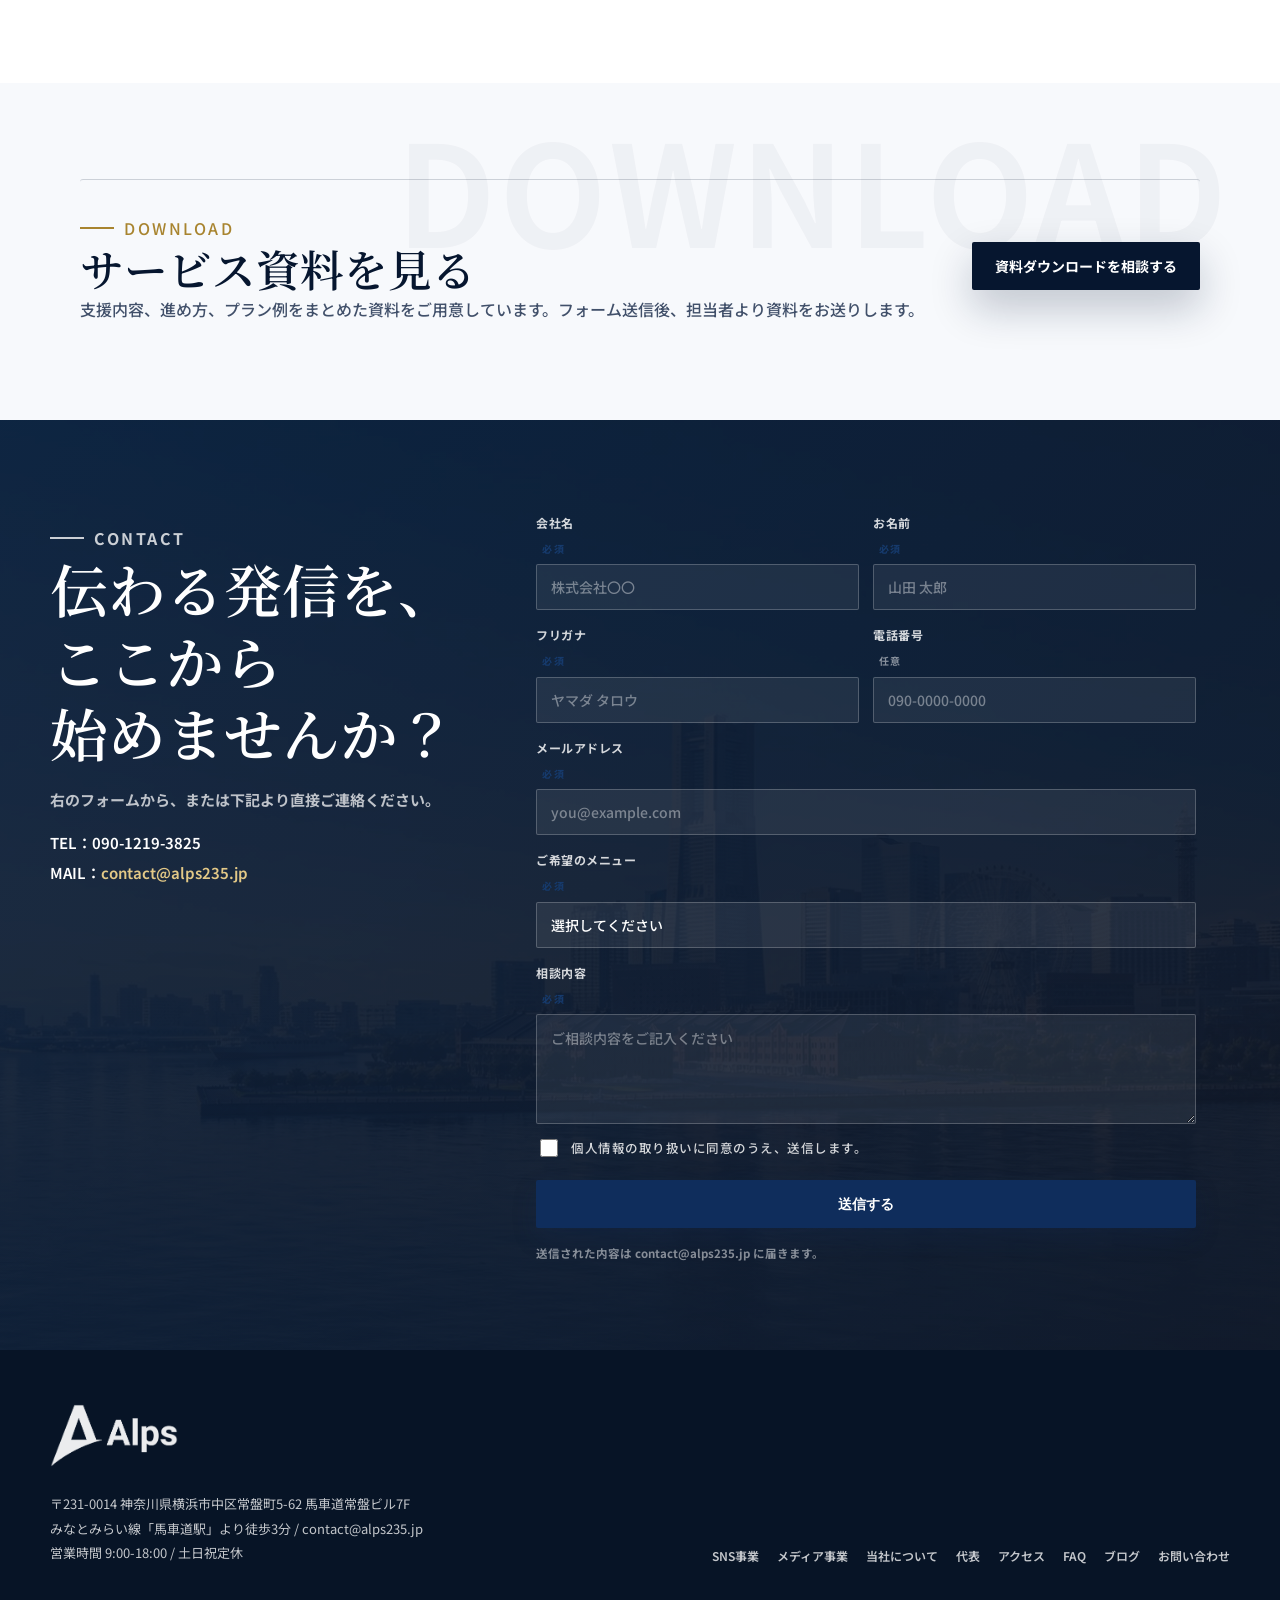
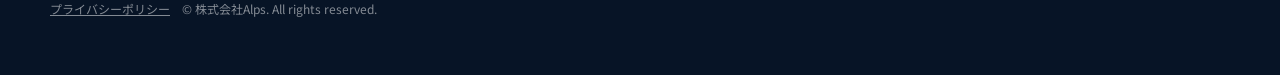
==== commit 60144d39: "トップの事業カードの画像を切れないように" ====
--- a/after/index.html
+++ b/after/index.html
@@ -91,8 +91,8 @@
           </div>
         </div>
         <div class="business-grid reveal">
-          <a class="business-card" href="special.html">
-            <div class="business-thumb"><img src="assets/jimoto-top3.jpg?v=20261119" alt="ものづくりセレクト100 サイト" style="object-fit:cover;object-position:78% center;"></div>
+          <a class="business-card business-card--wide" href="special.html">
+            <div class="business-thumb"><img src="assets/jimoto-top3.jpg?v=20261119b" alt="ものづくりセレクト100 サイト"></div>
             <div class="business-body">
               <div class="business-card-head">
                 <span class="business-num">BUSINESS 01</span>
@@ -107,7 +107,7 @@
               <span class="business-arrow">メディア事業を見る <em aria-hidden="true">→</em></span>
             </div>
           </a>
-          <a class="business-card" href="work.html">
+          <a class="business-card business-card--wide" href="work.html">
             <div class="business-thumb"><img src="assets/photo-sns-meeting.jpg" alt="SNS採用支援のイメージ"></div>
             <div class="business-body">
               <div class="business-card-head">
--- a/after/alps.css
+++ b/after/alps.css
@@ -2264,3 +2264,9 @@
 
 /* 11/16 名前などを途中で折り返さない */
 .nw { white-space: nowrap; }
+
+/* 11/19 トップの事業カード：画像を切らずに全体表示（比率 1600:711） */
+.business-card.business-card--wide { grid-template-rows: auto 1fr; }
+.business-card--wide .business-thumb { aspect-ratio: 1600 / 711; }
+.business-card--wide .business-thumb img { object-position: center; transform: none; }
+.business-card--wide:hover .business-thumb img, .business-card--wide.is-hover .business-thumb img { transform: none; }
